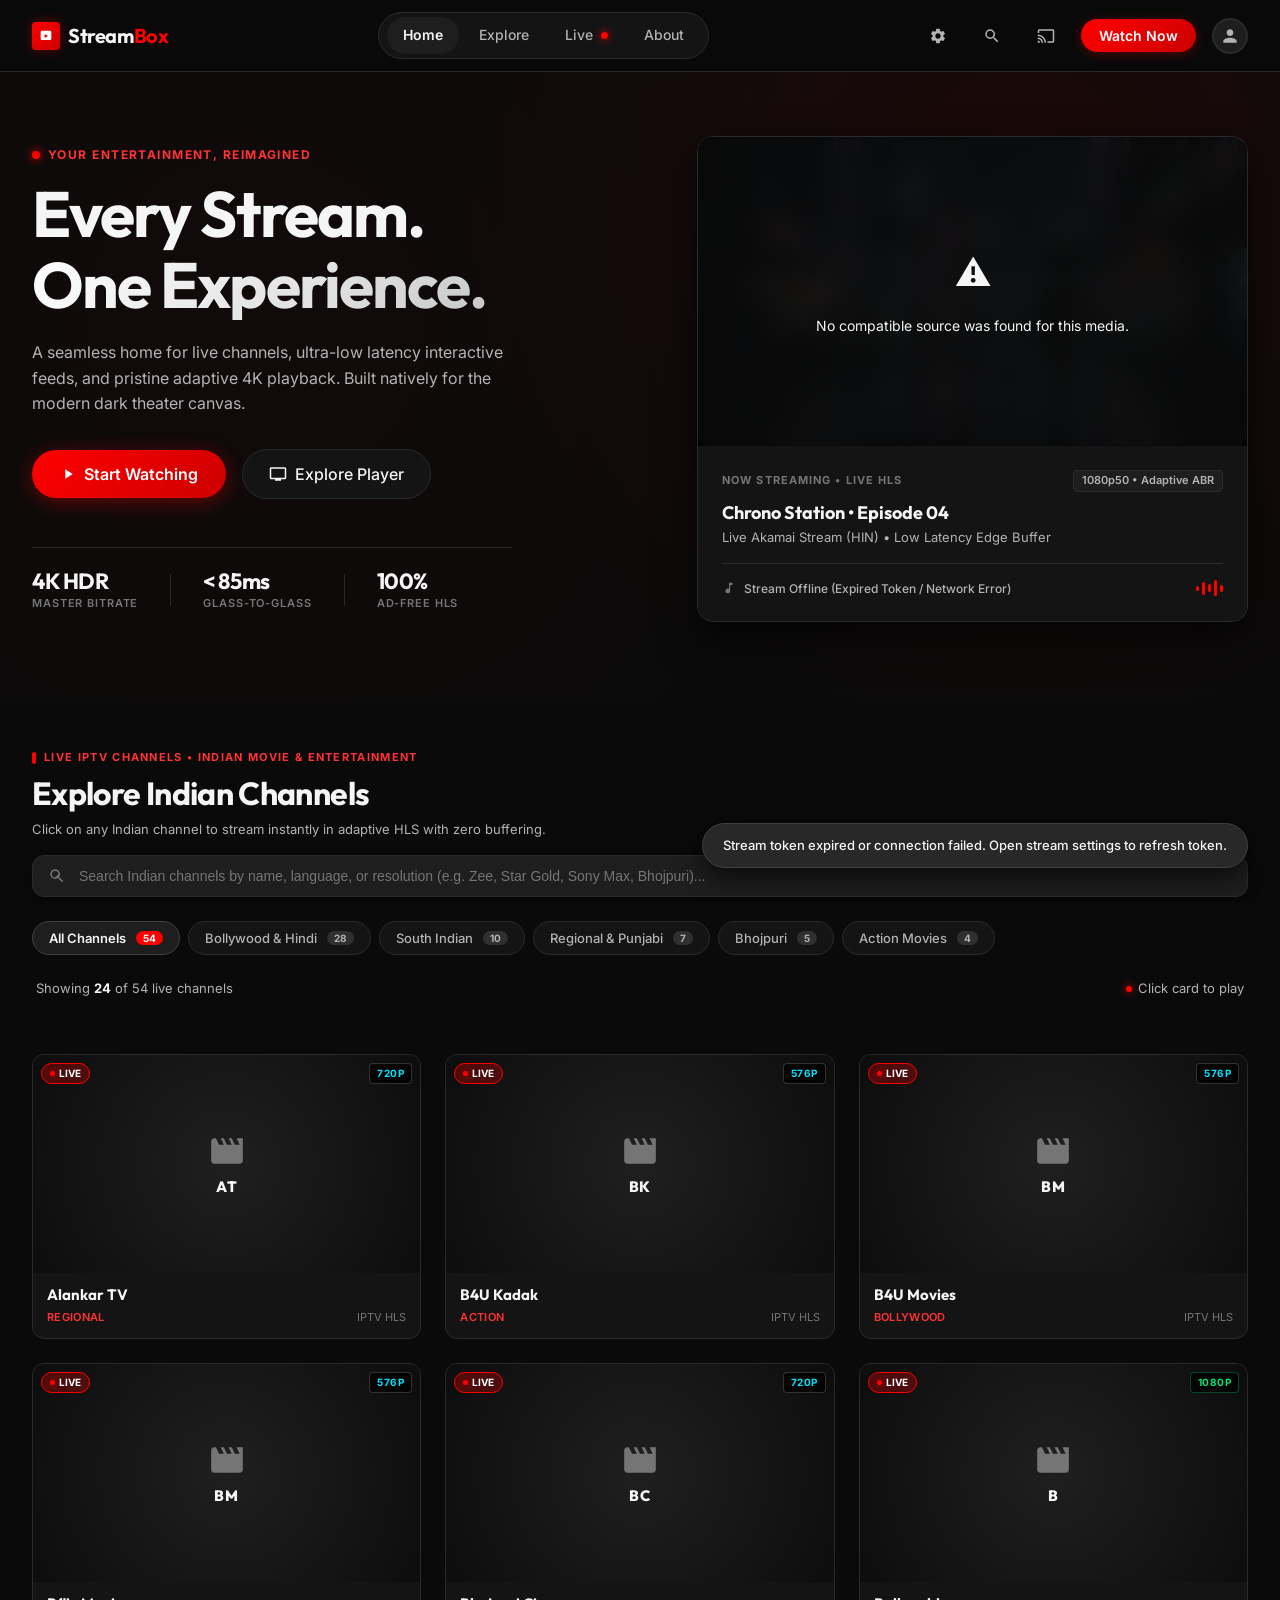
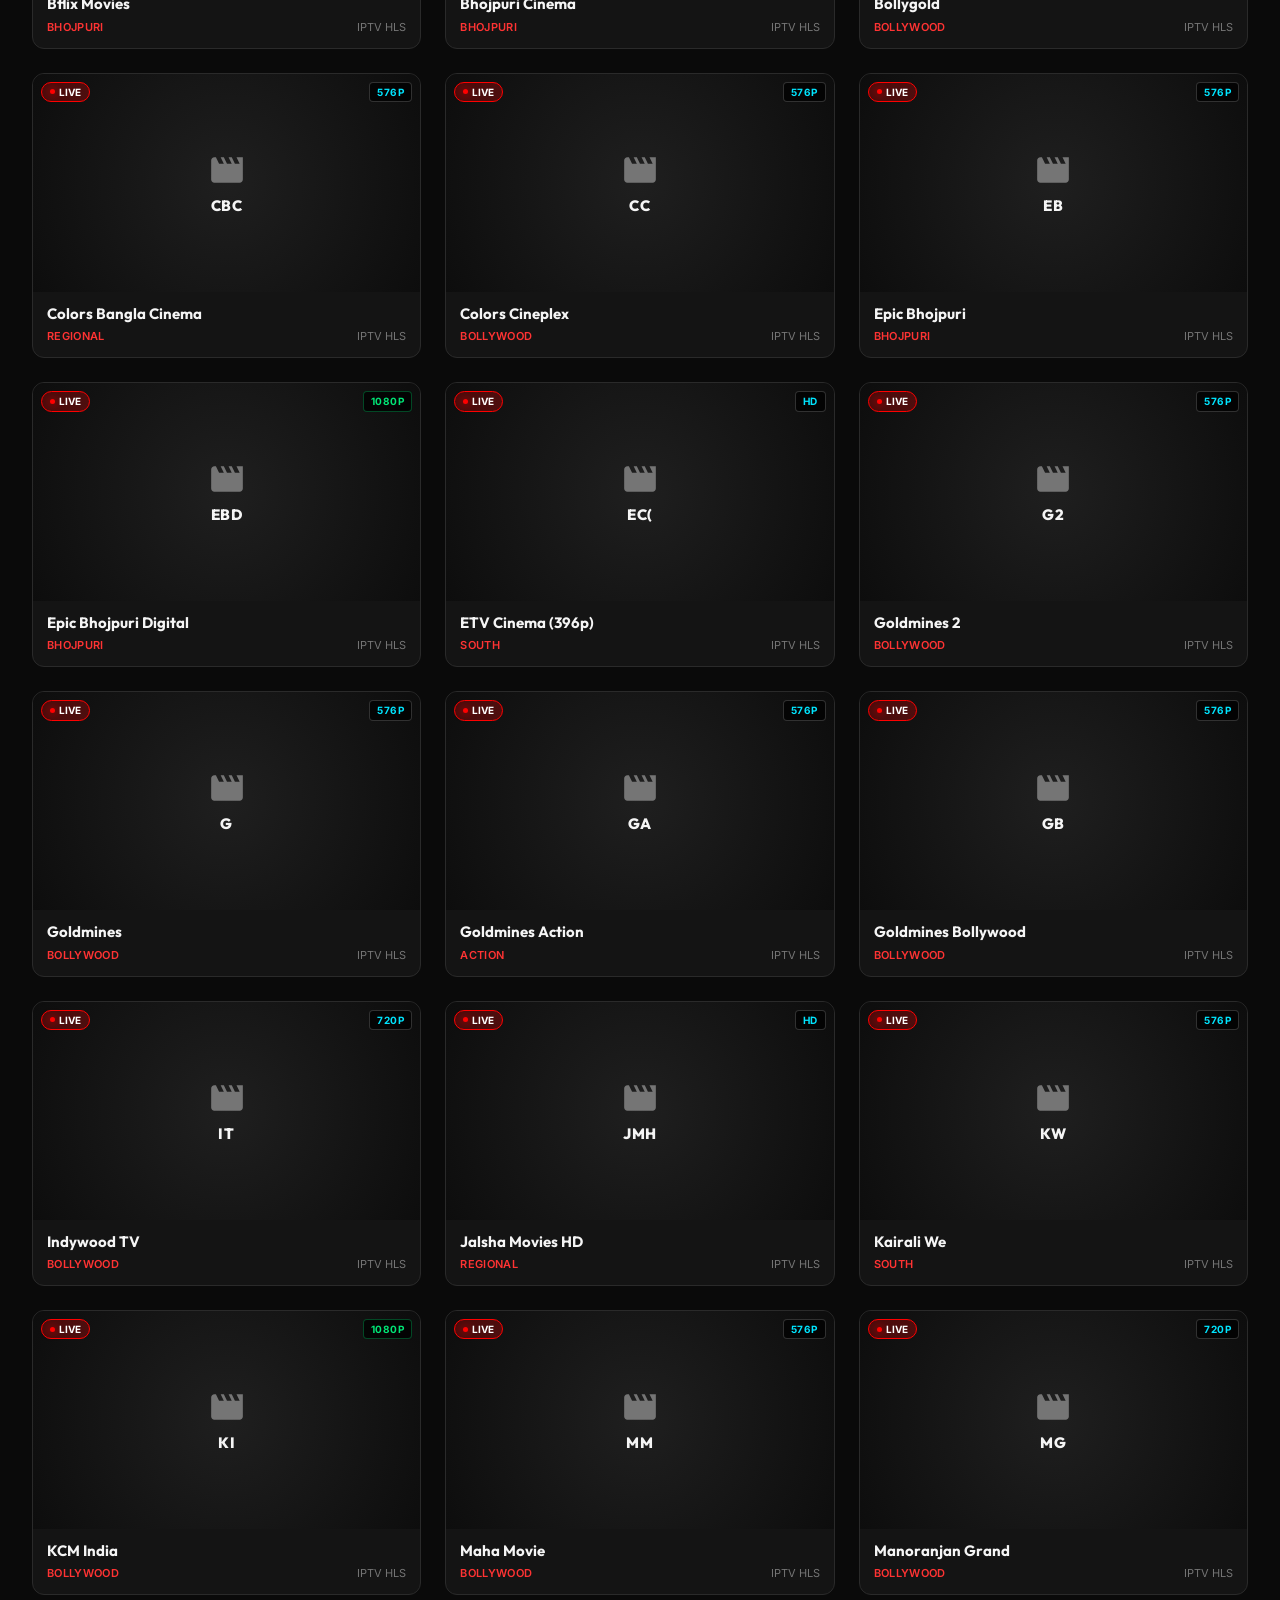
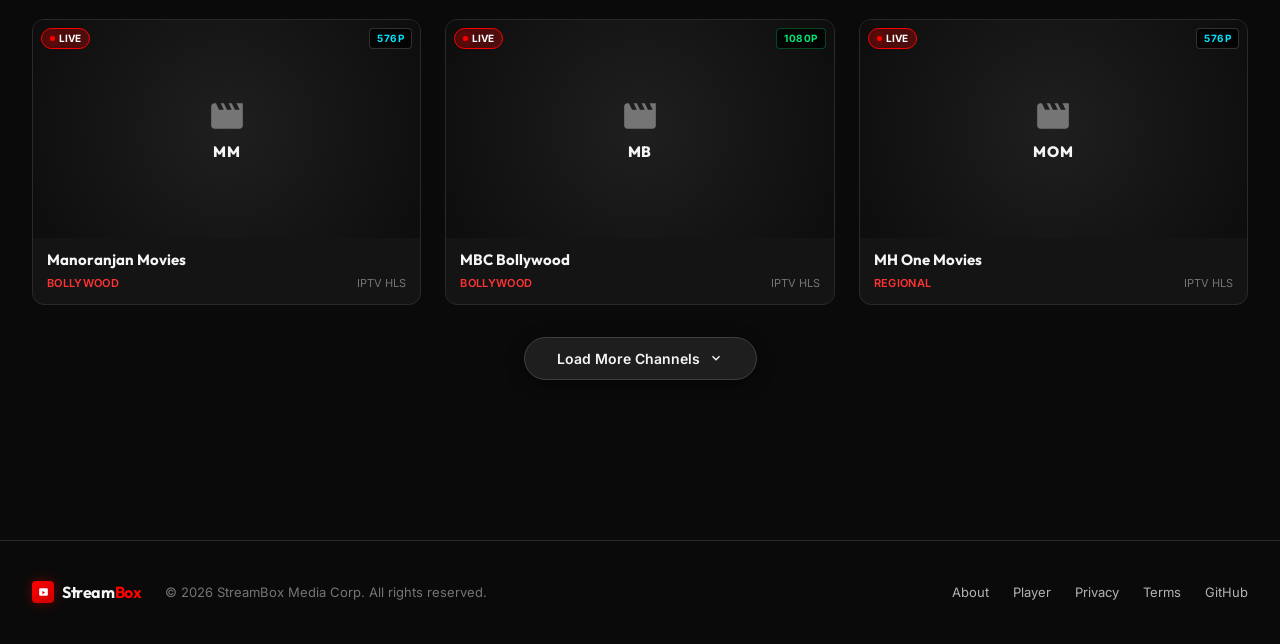
==== templates/index.html @ 52c3da9e "feat: keep only Indian channels in catalog, playlist, and UI" ====
<!DOCTYPE html>
<html lang="en">
<head>
  <meta charset="UTF-8">
  <meta name="viewport" content="width=device-width, initial-scale=1.0">
  <title>StreamBox — Every Stream. One Experience.</title>
  <meta name="description" content="A seamless home for live channels, ultra-low latency interactive feeds, and pristine adaptive 4K playback. Built natively for the modern dark theater canvas.">
  
  <!-- Google Fonts: Inter & Outfit -->
  <link rel="preconnect" href="https://fonts.googleapis.com">
  <link rel="preconnect" href="https://fonts.gstatic.com" crossorigin>
  <link href="https://fonts.googleapis.com/css2?family=Inter:wght@300;400;500;600;700&family=Outfit:wght@500;600;700;800&display=swap" rel="stylesheet">
  
  <!-- Video.js 8 Base Stylesheet -->
  <link rel="stylesheet" href="/static/css/video-js.min.css">

  <!-- ImageKit Prebuilt Video Player Theme Stylesheet (Globo Codex Dark) -->
  <link rel="stylesheet" href="/static/css/imagekit-theme.css">

  <!-- Codex App Theme Stylesheet -->
  <link rel="stylesheet" href="/static/css/style.css">

  <!-- Video.js 8 Core Engine -->
  <script src="/static/js/video.min.js"></script>

  <!-- Video.js Quality Levels & HTTP Source Selector Plugins (from ImageKit) -->
  <script src="/static/js/videojs-contrib-quality-levels.min.js"></script>
  <script src="/static/js/videojs-http-source-selector.min.js"></script>
</head>
<body>

  <!-- ======================================================================
       NAVBAR (AppBar)
       ====================================================================== -->
  <header class="navbar">
    <div class="container nav-inner">
      <!-- Brand Logo -->
      <a href="/" class="logo" aria-label="StreamBox Home">
        <div class="logo-icon">
          <svg viewBox="0 0 24 24">
            <path d="M4 6a2 2 0 0 1 2-2h12a2 2 0 0 1 2 2v10a2 2 0 0 1-2 2H6a2 2 0 0 1-2-2V6zm6 3v6l5-3-5-3z"/>
          </svg>
        </div>
        <span class="logo-text">Stream<span>Box</span></span>
      </a>

      <!-- Center Navigation Pills -->
      <nav class="nav-links" aria-label="Main Navigation">
        <a href="#home" class="nav-item active">Home</a>
        <a href="#explore" class="nav-item">Explore</a>
        <a href="#live" class="nav-item">Live <span class="live-dot"></span></a>
        <a href="#about" class="nav-item">About</a>
      </nav>

      <!-- Right Nav Actions -->
      <div class="nav-actions">
        <!-- Stream URL Settings -->
        <button class="icon-btn" id="streamSettingsNavBtn" title="Update Stream URL / Token" aria-label="Stream Settings">
          <svg viewBox="0 0 24 24">
            <path d="M19.14 12.94c.04-.3.06-.61.06-.94 0-.32-.02-.64-.07-.94l2.03-1.58a.49.49 0 0 0 .12-.61l-1.92-3.32a.488.488 0 0 0-.59-.22l-2.39.96c-.5-.38-1.03-.7-1.62-.94l-.36-2.54a.484.484 0 0 0-.48-.41h-3.84c-.24 0-.43.17-.47.41l-.36 2.54c-.59.24-1.13.57-1.62.94l-2.39-.96c-.22-.08-.47 0-.59.22L2.74 8.87c-.12.21-.08.47.12.61l2.03 1.58c-.05.3-.09.63-.09.94s.02.64.07.94l-2.03 1.58a.49.49 0 0 0-.12.61l1.92 3.32c.12.22.37.29.59.22l2.39-.96c.5.38 1.03.7 1.62.94l.36 2.54c.05.24.24.41.48.41h3.84c.24 0 .44-.17.47-.41l.36-2.54c.59-.24 1.13-.56 1.62-.94l2.39.96c.22.08.47 0 .59-.22l1.92-3.32c.12-.22.07-.47-.12-.61l-2.01-1.58zM12 15.6c-1.98 0-3.6-1.62-3.6-3.6s1.62-3.6 3.6-3.6 3.6 1.62 3.6 3.6-1.62 3.6-3.6 3.6z"/>
          </svg>
        </button>

        <!-- Search Button -->
        <button class="icon-btn" id="searchBtn" title="Search" aria-label="Search">
          <svg viewBox="0 0 24 24">
            <path d="M15.5 14h-.79l-.28-.27A6.471 6.471 0 0 0 16 9.5 6.5 6.5 0 1 0 9.5 16c1.61 0 3.09-.59 4.23-1.57l.27.28v.79l5 4.99L20.49 19l-4.99-5zm-6 0C7.01 14 5 11.99 5 9.5S7.01 5 9.5 5 14 7.01 14 9.5 11.99 14 9.5 14z"/>
          </svg>
        </button>

        <!-- Cast Button -->
        <button class="icon-btn" id="castBtn" title="Cast to TV" aria-label="Cast to TV">
          <svg viewBox="0 0 24 24">
            <path d="M1 18v3h3c0-1.66-1.34-3-3-3zm0-4v2c2.76 0 5 2.24 5 5h2c0-3.87-3.13-7-7-7zm0-4v2c4.97 0 9 4.03 9 9h2c0-6.08-4.93-11-11-11zm20-7H3c-1.1 0-2 .9-2 2v3h2V5h18v14h-7v2h7c1.1 0 2-.9 2-2V5c0-1.1-.9-2-2-2z"/>
          </svg>
        </button>

        <!-- Watch Now CTA -->
        <button class="btn-cta-nav" id="watchNowBtn">
          Watch Now
        </button>

        <!-- User Profile Avatar -->
        <div class="user-avatar" title="Account Profile" tabindex="0">
          <svg viewBox="0 0 24 24" width="20" height="20" fill="#B3B3B3">
            <path d="M12 12c2.21 0 4-1.79 4-4s-1.79-4-4-4-4 1.79-4 4 1.79 4 4 4zm0 2c-2.67 0-8 1.34-8 4v2h16v-2c0-2.66-5.33-4-8-4z"/>
          </svg>
        </div>
      </div>
    </div>
  </header>

  <!-- Search Drawer Overlay -->
  <div class="search-drawer" id="searchDrawer">
    <div class="container">
      <div class="search-input-box">
        <svg viewBox="0 0 24 24" width="18" height="18" fill="#757575">
          <path d="M15.5 14h-.79l-.28-.27A6.471 6.471 0 0 0 16 9.5 6.5 6.5 0 1 0 9.5 16c1.61 0 3.09-.59 4.23-1.57l.27.28v.79l5 4.99L20.49 19l-4.99-5zm-6 0C7.01 14 5 11.99 5 9.5S7.01 5 9.5 5 14 7.01 14 9.5 11.99 14 9.5 14z"/>
        </svg>
        <input type="text" id="searchInput" placeholder="Search streams, titles, genres, 4K live feeds..." autocomplete="off">
      </div>
    </div>
  </div>

  <!-- ======================================================================
       HERO BILLBOARD SECTION
       ====================================================================== -->
  <section class="hero-section" id="home">
    <div class="container">
      <div class="hero-grid">
        
        <!-- Left Hero Text & Actions -->
        <div class="hero-content">
          <div class="hero-eyebrow">
            <span class="eyebrow-dot"></span>
            YOUR ENTERTAINMENT, REIMAGINED
          </div>

          <h1 class="hero-title">
            Every Stream.
            <span class="text-highlight">One Experience.</span>
          </h1>

          <p class="hero-desc">
            A seamless home for live channels, ultra-low latency interactive feeds, and pristine adaptive 4K playback. Built natively for the modern dark theater canvas.
          </p>

          <!-- Action Buttons -->
          <div class="hero-cta-group">
            <button class="btn-primary" id="startWatchingBtn">
              <svg viewBox="0 0 24 24">
                <path d="M8 5v14l11-7z"/>
              </svg>
              Start Watching
            </button>
            <button class="btn-secondary" id="explorePlayerBtn">
              <svg viewBox="0 0 24 24">
                <path d="M21 3H3c-1.1 0-2 .9-2 2v12c0 1.1.9 2 2 2h5v2h8v-2h5c1.1 0 1.99-.9 1.99-2L23 5c0-1.1-.9-2-2-2zm0 14H3V5h18v12z"/>
              </svg>
              Explore Player
            </button>
          </div>

          <!-- Metrics Row -->
          <div class="hero-stats">
            <div class="stat-item">
              <span class="stat-val">4K HDR</span>
              <span class="stat-label">MASTER BITRATE</span>
            </div>
            <div class="stat-divider"></div>
            <div class="stat-item">
              <span class="stat-val">&lt; 85ms</span>
              <span class="stat-label">GLASS-TO-GLASS</span>
            </div>
            <div class="stat-divider"></div>
            <div class="stat-item">
              <span class="stat-val">100%</span>
              <span class="stat-label">AD-FREE HLS</span>
            </div>
          </div>
        </div>

        <!-- Right Hero Live Player Card with Prebuilt ImageKit Video.js UI -->
        <div class="hero-player-wrap">
          <div class="player-card">
            
            <!-- Video Stage with Prebuilt ImageKit Video.js UI -->
            <div class="player-video-stage" id="heroPlayerContainer" style="aspect-ratio: 16/9; position: relative;">
              <video
                id="heroVideoPlayer"
                class="video-js vjs-default-skin vjs-big-play-centered vjs-fluid"
                controls
                preload="auto"
                playsinline
                poster="/static/images/cyberpunk_street.jpg">
                <source src="/api/stream/proxy?url={{ default_stream_url | urlencode }}" type="application/x-mpegURL">
              </video>
            </div>

            <!-- Player Meta Panel -->
            <div class="player-meta-panel">
              <div class="player-meta-top">
                <span class="now-streaming-tag">NOW STREAMING • LIVE HLS</span>
                <span class="quality-badge" id="heroBitrateBadge">1080p50 • Adaptive ABR</span>
              </div>
              <h3 class="player-stream-title">Chrono Station • Episode 04</h3>
              <p class="player-stream-desc" id="heroStreamStats">Live Akamai Stream (HIN) • Low Latency Edge Buffer</p>

              <!-- Footer with Audio Waveform & Status -->
              <div class="player-sync-footer">
                <div class="sync-status">
                  <svg viewBox="0 0 24 24">
                    <path d="M12 3v10.55c-.59-.34-1.27-.55-2-.55-2.21 0-4 1.79-4 4s1.79 4 4 4 4-1.79 4-4V7h4V3h-6z"/>
                  </svg>
                  <span id="heroSyncStatusText">Spatial Stream Synced (Dolby Atmos / Stereo)</span>
                </div>
                <div class="sound-wave" title="Audio Stream Synced" id="heroSoundWave">
                  <span class="bar"></span>
                  <span class="bar"></span>
                  <span class="bar"></span>
                  <span class="bar"></span>
                  <span class="bar"></span>
                </div>
              </div>
            </div>

          </div>
        </div>

      </div>
    </div>
  </section>

  <!-- ======================================================================
  <!-- ======================================================================
       EXPLORE INDIAN CHANNELS (54 Live Streams)
       ====================================================================== -->
  <section class="featured-section" id="explore">
    <div class="container">
      
      <!-- Section Header -->
      <div class="section-header" style="flex-direction: column; align-items: flex-start; gap: 16px;">
        <div class="section-title-wrap">
          <div class="section-eyebrow">
            <span class="section-eyebrow-bar"></span>
            LIVE IPTV CHANNELS • INDIAN MOVIE & ENTERTAINMENT
          </div>
          <h2 class="section-title">Explore Indian Channels</h2>
          <p style="font-size: 13px; color: var(--text-secondary); margin-top: 4px;">
            Click on any Indian channel to stream instantly in adaptive HLS with zero buffering.
          </p>
        </div>

        <!-- Toolbar: Search Bar + Status -->
        <div class="explore-toolbar" style="width: 100%;">
          <div class="explore-search-wrap">
            <svg class="explore-search-icon" viewBox="0 0 24 24">
              <path d="M15.5 14h-.79l-.28-.27A6.471 6.471 0 0 0 16 9.5 6.5 6.5 0 1 0 9.5 16c1.61 0 3.09-.59 4.23-1.57l.27.28v.79l5 4.99L20.49 19l-4.99-5zm-6 0C7.01 14 5 11.99 5 9.5S7.01 5 9.5 5 14 7.01 14 9.5 14z"/>
            </svg>
            <input type="text" id="channelSearchInput" class="explore-search-input" placeholder="Search Indian channels by name, language, or resolution (e.g. Zee, Star Gold, Sony Max, Bhojpuri)..." autocomplete="off">
          </div>

          <!-- Category Filter Tabs -->
          <div class="filter-tabs" role="tablist" style="margin-top: 4px;">
            <button class="filter-tab active" data-filter="all">All Channels <span class="tab-badge" id="badgeAll">54</span></button>
            <button class="filter-tab" data-filter="bollywood">Bollywood & Hindi <span class="tab-badge">28</span></button>
            <button class="filter-tab" data-filter="south">South Indian <span class="tab-badge">10</span></button>
            <button class="filter-tab" data-filter="regional">Regional & Punjabi <span class="tab-badge">7</span></button>
            <button class="filter-tab" data-filter="bhojpuri">Bhojpuri <span class="tab-badge">5</span></button>
            <button class="filter-tab" data-filter="action">Action Movies <span class="tab-badge">4</span></button>
          </div>

          <div class="explore-status-line">
            <span>Showing <strong id="showingCount" style="color: var(--text-primary);">0</strong> of <span id="totalCount">54</span> live channels</span>
            <span style="display: flex; align-items: center; gap: 6px;">
              <span class="live-dot" style="width: 6px; height: 6px;"></span>
              Click card to play
            </span>
          </div>
        </div>
      </div>

      <!-- Channels Grid -->
      <div class="cards-grid" id="channelsGrid">
        <!-- Rendered dynamically by static/js/main.js -->
      </div>

      <!-- No Channels Found Alert -->
      <div id="noChannelsFound" class="no-channels-found" style="display: none;">
        <svg viewBox="0 0 24 24" width="40" height="40" fill="var(--text-tertiary)" style="margin-bottom: 8px;">
          <path d="M12 2C6.48 2 2 6.48 2 12s4.48 10 10 10 10-4.48 10-10S17.52 2 12 2zm1 15h-2v-2h2v2zm0-4h-2V7h2v6z"/>
        </svg>
        <p>No channels found matching "<span id="searchQueryEcho"></span>".</p>
        <button id="clearSearchBtn" class="btn-secondary" style="margin-top: 12px; padding: 6px 16px; font-size: 12px;">Clear Search</button>
      </div>

      <!-- Load More Button -->
      <div class="load-more-wrap" id="loadMoreContainer">
        <button id="loadMoreChannelsBtn" class="btn-load-more" type="button">
          <span>Load More Channels</span>
          <svg viewBox="0 0 24 24" width="16" height="16" fill="currentColor">
            <path d="M7.41 8.59L12 13.17l4.59-4.58L18 10l-6 6-6-6 1.41-1.41z"/>
          </svg>
        </button>
      </div>

    </div>
  </section>

  <!-- ======================================================================
       FOOTER
       ====================================================================== -->
  <footer class="footer">
    <div class="container footer-inner">
      <div class="footer-left">
        <a href="/" class="logo">
          <div class="logo-icon" style="width: 22px; height: 22px;">
            <svg viewBox="0 0 24 24" style="width: 13px; height: 13px;">
              <path d="M4 6a2 2 0 0 1 2-2h12a2 2 0 0 1 2 2v10a2 2 0 0 1-2 2H6a2 2 0 0 1-2-2V6zm6 3v6l5-3-5-3z"/>
            </svg>
          </div>
          <span class="logo-text" style="font-size: 16px;">Stream<span>Box</span></span>
        </a>
        <span class="footer-copyright">© 2026 StreamBox Media Corp. All rights reserved.</span>
      </div>

      <nav class="footer-links" aria-label="Footer Navigation">
        <a href="#about" class="footer-link">About</a>
        <a href="#player" class="footer-link">Player</a>
        <a href="#privacy" class="footer-link">Privacy</a>
        <a href="#terms" class="footer-link">Terms</a>
        <a href="https://github.com" target="_blank" rel="noopener noreferrer" class="footer-link">GitHub</a>
      </nav>
    </div>
  </footer>

  <!-- ======================================================================
       THEATER VIDEO PLAYER MODAL
       ====================================================================== -->
  <div class="modal-backdrop" id="videoModal" role="dialog" aria-modal="true" aria-hidden="true">
    <div class="modal-content">
      <div class="modal-header">
        <div class="modal-title">
          <span class="live-dot" style="width: 6px; height: 6px;"></span>
          <span id="modalTitle">Now Playing • Chrono Station</span>
        </div>
        <button class="modal-close-btn" id="modalCloseBtn" aria-label="Close Preview">
          <svg viewBox="0 0 24 24" width="20" height="20" fill="currentColor">
            <path d="M19 6.41L17.59 5 12 10.59 6.41 5 5 6.41 10.59 12 5 17.59 6.41 19 12 13.41 17.59 19 19 17.59 13.41 12z"/>
          </svg>
        </button>
      </div>

      <div class="modal-video-box" style="aspect-ratio: 16/9; position: relative;">
        <video
          id="modalVideoPlayer"
          class="video-js vjs-default-skin vjs-big-play-centered vjs-fluid"
          controls
          preload="auto"
          playsinline
          poster="/static/images/cyberpunk_street.jpg">
        </video>
      </div>

      <div class="modal-playback-controls">
        <div style="display: flex; justify-content: space-between; align-items: center; font-size: 12px; color: var(--text-tertiary);">
          <span id="modalLiveStatus" style="color: var(--feedback-live); font-weight: 700;">● LIVE FEED</span>
          <span id="modalQualityInfo">HLS Adaptive Multi-Bitrate</span>
          <span>Ultra-Low Latency</span>
        </div>
      </div>
    </div>
  </div>

  <!-- ======================================================================
       STREAM CONFIG / TOKEN RENEWAL MODAL
       ====================================================================== -->
  <div class="stream-config-modal" id="streamConfigModal" role="dialog" aria-modal="true" aria-hidden="true">
    <div class="stream-config-card">
      <div class="stream-config-header">
        <div style="font-size: 15px; font-weight: 700; color: var(--text-primary); display: flex; align-items: center; gap: 8px;">
          <svg viewBox="0 0 24 24" width="18" height="18" fill="var(--brand-red)">
            <path d="M12 2C6.48 2 2 6.48 2 12s4.48 10 10 10 10-4.48 10-10S17.52 2 12 2zm1 15h-2v-2h2v2zm0-4h-2V7h2v6z"/>
          </svg>
          HLS Stream & Token Configuration
        </div>
        <button class="modal-close-btn" id="streamConfigCloseBtn" aria-label="Close Configuration">
          <svg viewBox="0 0 24 24" width="18" height="18" fill="currentColor">
            <path d="M19 6.41L17.59 5 12 10.59 6.41 5 5 6.41 10.59 12 5 17.59 6.41 19 12 13.41 17.59 19 19 17.59 13.41 12z"/>
          </svg>
        </button>
      </div>

      <div class="stream-config-body">
        <p style="font-size: 12px; line-height: 1.5; color: var(--text-secondary);">
          Akamai CDN signed URLs include an expiration timestamp (<code>hdnea=exp=...</code>) and cryptographic HMAC. If a token expires, update it below to refresh the live stream immediately without reloading.
        </p>

        <label class="stream-input-label" for="streamUrlInput">HLS Stream Manifest URL (Signed or Direct)</label>
        <textarea id="streamUrlInput" class="stream-input-field" rows="3" spellcheck="false" placeholder="https://.../std_lrh-800300010.m3u8?hdnea=exp=..."></textarea>

        <div style="display: flex; align-items: center; gap: 10px; margin-top: 4px;">
          <label style="display: flex; align-items: center; gap: 6px; font-size: 12px; color: var(--text-secondary); cursor: pointer;">
            <input type="checkbox" id="useProxyCheckbox" checked>
            <span>Enable Backend Streaming Proxy (Bypasses browser CORS & rewrites child manifests)</span>
          </label>
        </div>

        <div class="stream-config-actions">
          <button class="btn-update-token" id="resetStreamBtn" type="button">Reset to Default</button>
          <button class="btn-retry" id="applyStreamBtn" type="button">Apply & Play Stream</button>
        </div>
      </div>
    </div>
  </div>

  <!-- Player and Interactivity Controller Script -->
  <script src="/static/js/main.js"></script>
</body>
</html>
---- static/css/video-js.min.css ----
.vjs-svg-icon{display:inline-block;background-repeat:no-repeat;background-position:center;fill:currentColor;height:1.8em;width:1.8em}.vjs-svg-icon:before{content:none!important}.vjs-control:focus .vjs-svg-icon,.vjs-svg-icon:hover{filter:drop-shadow(0 0 .25em #fff)}.video-js .vjs-big-play-button .vjs-icon-placeholder:before,.video-js .vjs-modal-dialog,.vjs-button>.vjs-icon-placeholder:before,.vjs-modal-dialog .vjs-modal-dialog-content{position:absolute;top:0;left:0;width:100%;height:100%}.video-js .vjs-big-play-button .vjs-icon-placeholder:before,.vjs-button>.vjs-icon-placeholder:before{text-align:center}@font-face{font-family:VideoJS;src:url([data-uri]) format("woff");font-weight:400;font-style:normal}.video-js .vjs-big-play-button .vjs-icon-placeholder:before,.video-js .vjs-play-control .vjs-icon-placeholder,.vjs-icon-play{font-family:VideoJS;font-weight:400;font-style:normal}.video-js .vjs-big-play-button .vjs-icon-placeholder:before,.video-js .vjs-play-control .vjs-icon-placeholder:before,.vjs-icon-play:before{content:"\f101"}.vjs-icon-play-circle{font-family:VideoJS;font-weight:400;font-style:normal}.vjs-icon-play-circle:before{content:"\f102"}.video-js .vjs-play-control.vjs-playing .vjs-icon-placeholder,.vjs-icon-pause{font-family:VideoJS;font-weight:400;font-style:normal}.video-js .vjs-play-control.vjs-playing .vjs-icon-placeholder:before,.vjs-icon-pause:before{content:"\f103"}.video-js .vjs-mute-control.vjs-vol-0 .vjs-icon-placeholder,.vjs-icon-volume-mute{font-family:VideoJS;font-weight:400;font-style:normal}.video-js .vjs-mute-control.vjs-vol-0 .vjs-icon-placeholder:before,.vjs-icon-volume-mute:before{content:"\f104"}.video-js .vjs-mute-control.vjs-vol-1 .vjs-icon-placeholder,.vjs-icon-volume-low{font-family:VideoJS;font-weight:400;font-style:normal}.video-js .vjs-mute-control.vjs-vol-1 .vjs-icon-placeholder:before,.vjs-icon-volume-low:before{content:"\f105"}.video-js .vjs-mute-control.vjs-vol-2 .vjs-icon-placeholder,.vjs-icon-volume-mid{font-family:VideoJS;font-weight:400;font-style:normal}.video-js .vjs-mute-control.vjs-vol-2 .vjs-icon-placeholder:before,.vjs-icon-volume-mid:before{content:"\f106"}.video-js .vjs-mute-control .vjs-icon-placeholder,.vjs-icon-volume-high{font-family:VideoJS;font-weight:400;font-style:normal}.video-js .vjs-mute-control .vjs-icon-placeholder:before,.vjs-icon-volume-high:before{content:"\f107"}.video-js .vjs-fullscreen-control .vjs-icon-placeholder,.vjs-icon-fullscreen-enter{font-family:VideoJS;font-weight:400;font-style:normal}.video-js .vjs-fullscreen-control .vjs-icon-placeholder:before,.vjs-icon-fullscreen-enter:before{content:"\f108"}.video-js.vjs-fullscreen .vjs-fullscreen-control .vjs-icon-placeholder,.vjs-icon-fullscreen-exit{font-family:VideoJS;font-weight:400;font-style:normal}.video-js.vjs-fullscreen .vjs-fullscreen-control .vjs-icon-placeholder:before,.vjs-icon-fullscreen-exit:before{content:"\f109"}.vjs-icon-spinner{font-family:VideoJS;font-weight:400;font-style:normal}.vjs-icon-spinner:before{content:"\f10a"}.video-js .vjs-subs-caps-button .vjs-icon-placeholder,.video-js .vjs-subtitles-button .vjs-icon-placeholder,.video-js.video-js:lang(en-AU) .vjs-subs-caps-button .vjs-icon-placeholder,.video-js.video-js:lang(en-GB) .vjs-subs-caps-button .vjs-icon-placeholder,.video-js.video-js:lang(en-IE) .vjs-subs-caps-button .vjs-icon-placeholder,.video-js.video-js:lang(en-NZ) .vjs-subs-caps-button .vjs-icon-placeholder,.vjs-icon-subtitles{font-family:VideoJS;font-weight:400;font-style:normal}.video-js .vjs-subs-caps-button .vjs-icon-placeholder:before,.video-js .vjs-subtitles-button .vjs-icon-placeholder:before,.video-js.video-js:lang(en-AU) .vjs-subs-caps-button .vjs-icon-placeholder:before,.video-js.video-js:lang(en-GB) .vjs-subs-caps-button .vjs-icon-placeholder:before,.video-js.video-js:lang(en-IE) .vjs-subs-caps-button .vjs-icon-placeholder:before,.video-js.video-js:lang(en-NZ) .vjs-subs-caps-button .vjs-icon-placeholder:before,.vjs-icon-subtitles:before{content:"\f10b"}.video-js .vjs-captions-button .vjs-icon-placeholder,.video-js:lang(en) .vjs-subs-caps-button .vjs-icon-placeholder,.video-js:lang(fr-CA) .vjs-subs-caps-button .vjs-icon-placeholder,.vjs-icon-captions{font-family:VideoJS;font-weight:400;font-style:normal}.video-js .vjs-captions-button .vjs-icon-placeholder:before,.video-js:lang(en) .vjs-subs-caps-button .vjs-icon-placeholder:before,.video-js:lang(fr-CA) .vjs-subs-caps-button .vjs-icon-placeholder:before,.vjs-icon-captions:before{content:"\f10c"}.vjs-icon-hd{font-family:VideoJS;font-weight:400;font-style:normal}.vjs-icon-hd:before{content:"\f10d"}.video-js .vjs-chapters-button .vjs-icon-placeholder,.vjs-icon-chapters{font-family:VideoJS;font-weight:400;font-style:normal}.video-js .vjs-chapters-button .vjs-icon-placeholder:before,.vjs-icon-chapters:before{content:"\f10e"}.vjs-icon-downloading{font-family:VideoJS;font-weight:400;font-style:normal}.vjs-icon-downloading:before{content:"\f10f"}.vjs-icon-file-download{font-family:VideoJS;font-weight:400;font-style:normal}.vjs-icon-file-download:before{content:"\f110"}.vjs-icon-file-download-done{font-family:VideoJS;font-weight:400;font-style:normal}.vjs-icon-file-download-done:before{content:"\f111"}.vjs-icon-file-download-off{font-family:VideoJS;font-weight:400;font-style:normal}.vjs-icon-file-download-off:before{content:"\f112"}.vjs-icon-share{font-family:VideoJS;font-weight:400;font-style:normal}.vjs-icon-share:before{content:"\f113"}.vjs-icon-cog{font-family:VideoJS;font-weight:400;font-style:normal}.vjs-icon-cog:before{content:"\f114"}.vjs-icon-square{font-family:VideoJS;font-weight:400;font-style:normal}.vjs-icon-square:before{content:"\f115"}.video-js .vjs-play-progress,.video-js .vjs-volume-level,.vjs-icon-circle,.vjs-seek-to-live-control .vjs-icon-placeholder{font-family:VideoJS;font-weight:400;font-style:normal}.video-js .vjs-play-progress:before,.video-js .vjs-volume-level:before,.vjs-icon-circle:before,.vjs-seek-to-live-control .vjs-icon-placeholder:before{content:"\f116"}.vjs-icon-circle-outline{font-family:VideoJS;font-weight:400;font-style:normal}.vjs-icon-circle-outline:before{content:"\f117"}.vjs-icon-circle-inner-circle{font-family:VideoJS;font-weight:400;font-style:normal}.vjs-icon-circle-inner-circle:before{content:"\f118"}.video-js .vjs-control.vjs-close-button .vjs-icon-placeholder,.vjs-icon-cancel{font-family:VideoJS;font-weight:400;font-style:normal}.video-js .vjs-control.vjs-close-button .vjs-icon-placeholder:before,.vjs-icon-cancel:before{content:"\f119"}.vjs-icon-repeat{font-family:VideoJS;font-weight:400;font-style:normal}.vjs-icon-repeat:before{content:"\f11a"}.video-js .vjs-play-control.vjs-ended .vjs-icon-placeholder,.vjs-icon-replay{font-family:VideoJS;font-weight:400;font-style:normal}.video-js .vjs-play-control.vjs-ended .vjs-icon-placeholder:before,.vjs-icon-replay:before{content:"\f11b"}.video-js .vjs-skip-backward-5 .vjs-icon-placeholder,.vjs-icon-replay-5{font-family:VideoJS;font-weight:400;font-style:normal}.video-js .vjs-skip-backward-5 .vjs-icon-placeholder:before,.vjs-icon-replay-5:before{content:"\f11c"}.video-js .vjs-skip-backward-10 .vjs-icon-placeholder,.vjs-icon-replay-10{font-family:VideoJS;font-weight:400;font-style:normal}.video-js .vjs-skip-backward-10 .vjs-icon-placeholder:before,.vjs-icon-replay-10:before{content:"\f11d"}.video-js .vjs-skip-backward-30 .vjs-icon-placeholder,.vjs-icon-replay-30{font-family:VideoJS;font-weight:400;font-style:normal}.video-js .vjs-skip-backward-30 .vjs-icon-placeholder:before,.vjs-icon-replay-30:before{content:"\f11e"}.video-js .vjs-skip-forward-5 .vjs-icon-placeholder,.vjs-icon-forward-5{font-family:VideoJS;font-weight:400;font-style:normal}.video-js .vjs-skip-forward-5 .vjs-icon-placeholder:before,.vjs-icon-forward-5:before{content:"\f11f"}.video-js .vjs-skip-forward-10 .vjs-icon-placeholder,.vjs-icon-forward-10{font-family:VideoJS;font-weight:400;font-style:normal}.video-js .vjs-skip-forward-10 .vjs-icon-placeholder:before,.vjs-icon-forward-10:before{content:"\f120"}.video-js .vjs-skip-forward-30 .vjs-icon-placeholder,.vjs-icon-forward-30{font-family:VideoJS;font-weight:400;font-style:normal}.video-js .vjs-skip-forward-30 .vjs-icon-placeholder:before,.vjs-icon-forward-30:before{content:"\f121"}.video-js .vjs-audio-button .vjs-icon-placeholder,.vjs-icon-audio{font-family:VideoJS;font-weight:400;font-style:normal}.video-js .vjs-audio-button .vjs-icon-placeholder:before,.vjs-icon-audio:before{content:"\f122"}.vjs-icon-next-item{font-family:VideoJS;font-weight:400;font-style:normal}.vjs-icon-next-item:before{content:"\f123"}.vjs-icon-previous-item{font-family:VideoJS;font-weight:400;font-style:normal}.vjs-icon-previous-item:before{content:"\f124"}.vjs-icon-shuffle{font-family:VideoJS;font-weight:400;font-style:normal}.vjs-icon-shuffle:before{content:"\f125"}.vjs-icon-cast{font-family:VideoJS;font-weight:400;font-style:normal}.vjs-icon-cast:before{content:"\f126"}.video-js .vjs-picture-in-picture-control .vjs-icon-placeholder,.vjs-icon-picture-in-picture-enter{font-family:VideoJS;font-weight:400;font-style:normal}.video-js .vjs-picture-in-picture-control .vjs-icon-placeholder:before,.vjs-icon-picture-in-picture-enter:before{content:"\f127"}.video-js.vjs-picture-in-picture .vjs-picture-in-picture-control .vjs-icon-placeholder,.vjs-icon-picture-in-picture-exit{font-family:VideoJS;font-weight:400;font-style:normal}.video-js.vjs-picture-in-picture .vjs-picture-in-picture-control .vjs-icon-placeholder:before,.vjs-icon-picture-in-picture-exit:before{content:"\f128"}.vjs-icon-facebook{font-family:VideoJS;font-weight:400;font-style:normal}.vjs-icon-facebook:before{content:"\f129"}.vjs-icon-linkedin{font-family:VideoJS;font-weight:400;font-style:normal}.vjs-icon-linkedin:before{content:"\f12a"}.vjs-icon-twitter{font-family:VideoJS;font-weight:400;font-style:normal}.vjs-icon-twitter:before{content:"\f12b"}.vjs-icon-tumblr{font-family:VideoJS;font-weight:400;font-style:normal}.vjs-icon-tumblr:before{content:"\f12c"}.vjs-icon-pinterest{font-family:VideoJS;font-weight:400;font-style:normal}.vjs-icon-pinterest:before{content:"\f12d"}.video-js .vjs-descriptions-button .vjs-icon-placeholder,.vjs-icon-audio-description{font-family:VideoJS;font-weight:400;font-style:normal}.video-js .vjs-descriptions-button .vjs-icon-placeholder:before,.vjs-icon-audio-description:before{content:"\f12e"}.video-js{display:inline-block;vertical-align:top;box-sizing:border-box;color:#fff;background-color:#000;position:relative;padding:0;font-size:10px;line-height:1;font-weight:400;font-style:normal;font-family:Arial,Helvetica,sans-serif;word-break:initial}.video-js:-moz-full-screen{position:absolute}.video-js:-webkit-full-screen{width:100%!important;height:100%!important}.video-js[tabindex="-1"]{outline:0}.video-js *,.video-js :after,.video-js :before{box-sizing:inherit}.video-js ul{font-family:inherit;font-size:inherit;line-height:inherit;list-style-position:outside;margin-left:0;margin-right:0;margin-top:0;margin-bottom:0}.video-js.vjs-1-1,.video-js.vjs-16-9,.video-js.vjs-4-3,.video-js.vjs-9-16,.video-js.vjs-fluid{width:100%;max-width:100%}.video-js.vjs-1-1:not(.vjs-audio-only-mode),.video-js.vjs-16-9:not(.vjs-audio-only-mode),.video-js.vjs-4-3:not(.vjs-audio-only-mode),.video-js.vjs-9-16:not(.vjs-audio-only-mode),.video-js.vjs-fluid:not(.vjs-audio-only-mode){height:0}.video-js.vjs-16-9:not(.vjs-audio-only-mode){padding-top:56.25%}.video-js.vjs-4-3:not(.vjs-audio-only-mode){padding-top:75%}.video-js.vjs-9-16:not(.vjs-audio-only-mode){padding-top:177.7777777778%}.video-js.vjs-1-1:not(.vjs-audio-only-mode){padding-top:100%}.video-js.vjs-fill:not(.vjs-audio-only-mode){width:100%;height:100%}.video-js .vjs-tech{position:absolute;top:0;left:0;width:100%;height:100%}.video-js.vjs-audio-only-mode .vjs-tech{display:none}body.vjs-full-window,body.vjs-pip-window{padding:0;margin:0;height:100%}.vjs-full-window .video-js.vjs-fullscreen,body.vjs-pip-window .video-js{position:fixed;overflow:hidden;z-index:1000;left:0;top:0;bottom:0;right:0}.video-js.vjs-fullscreen:not(.vjs-ios-native-fs),body.vjs-pip-window .video-js{width:100%!important;height:100%!important;padding-top:0!important;display:block}.video-js.vjs-fullscreen.vjs-user-inactive{cursor:none}.vjs-pip-container .vjs-pip-text{position:absolute;bottom:10%;font-size:2em;background-color:rgba(0,0,0,.7);padding:.5em;text-align:center;width:100%}.vjs-layout-small.vjs-pip-container .vjs-pip-text,.vjs-layout-tiny.vjs-pip-container .vjs-pip-text,.vjs-layout-x-small.vjs-pip-container .vjs-pip-text{bottom:0;font-size:1.4em}.vjs-hidden{display:none!important}.vjs-disabled{opacity:.5;cursor:default}.video-js .vjs-offscreen{height:1px;left:-9999px;position:absolute;top:0;width:1px}.vjs-lock-showing{display:block!important;opacity:1!important;visibility:visible!important}.vjs-no-js{padding:20px;color:#fff;background-color:#000;font-size:18px;font-family:Arial,Helvetica,sans-serif;text-align:center;width:300px;height:150px;margin:0 auto}.vjs-no-js a,.vjs-no-js a:visited{color:#66a8cc}.video-js .vjs-big-play-button{font-size:3em;line-height:1.5em;height:1.63332em;width:3em;display:block;position:absolute;top:50%;left:50%;padding:0;margin-top:-.81666em;margin-left:-1.5em;cursor:pointer;opacity:1;border:.06666em solid #fff;background-color:#2b333f;background-color:rgba(43,51,63,.7);border-radius:.3em;transition:all .4s}.vjs-big-play-button .vjs-svg-icon{width:1em;height:1em;position:absolute;top:50%;left:50%;line-height:1;transform:translate(-50%,-50%)}.video-js .vjs-big-play-button:focus,.video-js:hover .vjs-big-play-button{border-color:#fff;background-color:#73859f;background-color:rgba(115,133,159,.5);transition:all 0s}.vjs-controls-disabled .vjs-big-play-button,.vjs-error .vjs-big-play-button,.vjs-has-started .vjs-big-play-button,.vjs-using-native-controls .vjs-big-play-button{display:none}.vjs-has-started.vjs-paused.vjs-show-big-play-button-on-pause:not(.vjs-seeking,.vjs-scrubbing,.vjs-error) .vjs-big-play-button{display:block}.video-js button{background:0 0;border:none;color:inherit;display:inline-block;font-size:inherit;line-height:inherit;text-transform:none;text-decoration:none;transition:none;-webkit-appearance:none;-moz-appearance:none;appearance:none}.video-js.vjs-spatial-navigation-enabled .vjs-button:focus{outline:.0625em solid #fff;box-shadow:none}.vjs-control .vjs-button{width:100%;height:100%}.video-js .vjs-control.vjs-close-button{cursor:pointer;height:3em;position:absolute;right:0;top:.5em;z-index:2}.video-js .vjs-modal-dialog{background:rgba(0,0,0,.8);background:linear-gradient(180deg,rgba(0,0,0,.8),rgba(255,255,255,0));overflow:auto}.video-js .vjs-modal-dialog>*{box-sizing:border-box}.vjs-modal-dialog .vjs-modal-dialog-content{font-size:1.2em;line-height:1.5;padding:20px 24px;z-index:1}.vjs-menu-button{cursor:pointer}.vjs-menu-button.vjs-disabled{cursor:default}.vjs-workinghover .vjs-menu-button.vjs-disabled:hover .vjs-menu{display:none}.vjs-menu .vjs-menu-content{display:block;padding:0;margin:0;font-family:Arial,Helvetica,sans-serif;overflow:auto}.vjs-menu .vjs-menu-content>*{box-sizing:border-box}.vjs-scrubbing .vjs-control.vjs-menu-button:hover .vjs-menu{display:none}.vjs-menu li{display:flex;justify-content:center;list-style:none;margin:0;padding:.2em 0;line-height:1.4em;font-size:1.2em;text-align:center;text-transform:lowercase}.js-focus-visible .vjs-menu li.vjs-menu-item:hover,.vjs-menu li.vjs-menu-item:focus,.vjs-menu li.vjs-menu-item:hover{background-color:#73859f;background-color:rgba(115,133,159,.5)}.js-focus-visible .vjs-menu li.vjs-selected:hover,.vjs-menu li.vjs-selected,.vjs-menu li.vjs-selected:focus,.vjs-menu li.vjs-selected:hover{background-color:#fff;color:#2b333f}.js-focus-visible .vjs-menu li.vjs-selected:hover .vjs-svg-icon,.vjs-menu li.vjs-selected .vjs-svg-icon,.vjs-menu li.vjs-selected:focus .vjs-svg-icon,.vjs-menu li.vjs-selected:hover .vjs-svg-icon{fill:#000}.js-focus-visible .vjs-menu :not(.vjs-selected):focus:not(.focus-visible),.video-js .vjs-menu :not(.vjs-selected):focus:not(:focus-visible){background:0 0}.vjs-menu li.vjs-menu-title{text-align:center;text-transform:uppercase;font-size:1em;line-height:2em;padding:0;margin:0 0 .3em 0;font-weight:700;cursor:default}.vjs-menu-button-popup .vjs-menu{display:none;position:absolute;bottom:0;width:10em;left:-3em;height:0;margin-bottom:1.5em;border-top-color:rgba(43,51,63,.7)}.vjs-pip-window .vjs-menu-button-popup .vjs-menu{left:unset;right:1em}.vjs-menu-button-popup .vjs-menu .vjs-menu-content{background-color:#2b333f;background-color:rgba(43,51,63,.7);position:absolute;width:100%;bottom:1.5em;max-height:15em}.vjs-layout-tiny .vjs-menu-button-popup .vjs-menu .vjs-menu-content,.vjs-layout-x-small .vjs-menu-button-popup .vjs-menu .vjs-menu-content{max-height:5em}.vjs-layout-small .vjs-menu-button-popup .vjs-menu .vjs-menu-content{max-height:10em}.vjs-layout-medium .vjs-menu-button-popup .vjs-menu .vjs-menu-content{max-height:14em}.vjs-layout-huge .vjs-menu-button-popup .vjs-menu .vjs-menu-content,.vjs-layout-large .vjs-menu-button-popup .vjs-menu .vjs-menu-content,.vjs-layout-x-large .vjs-menu-button-popup .vjs-menu .vjs-menu-content{max-height:25em}.vjs-menu-button-popup .vjs-menu.vjs-lock-showing,.vjs-workinghover .vjs-menu-button-popup.vjs-hover .vjs-menu{display:block}.video-js .vjs-menu-button-inline{transition:all .4s;overflow:hidden}.video-js .vjs-menu-button-inline:before{width:2.222222222em}.video-js .vjs-menu-button-inline.vjs-slider-active,.video-js .vjs-menu-button-inline:focus,.video-js .vjs-menu-button-inline:hover{width:12em}.vjs-menu-button-inline .vjs-menu{opacity:0;height:100%;width:auto;position:absolute;left:4em;top:0;padding:0;margin:0;transition:all .4s}.vjs-menu-button-inline.vjs-slider-active .vjs-menu,.vjs-menu-button-inline:focus .vjs-menu,.vjs-menu-button-inline:hover .vjs-menu{display:block;opacity:1}.vjs-menu-button-inline .vjs-menu-content{width:auto;height:100%;margin:0;overflow:hidden}.video-js .vjs-control-bar{display:none;width:100%;position:absolute;bottom:0;left:0;right:0;height:3em;background-color:#2b333f;background-color:rgba(43,51,63,.7)}.video-js.vjs-spatial-navigation-enabled .vjs-control-bar{gap:1px}.video-js:not(.vjs-controls-disabled,.vjs-using-native-controls,.vjs-error) .vjs-control-bar.vjs-lock-showing{display:flex!important}.vjs-audio-only-mode .vjs-control-bar,.vjs-has-started .vjs-control-bar{display:flex;visibility:visible;opacity:1;transition:visibility .1s,opacity .1s}.vjs-has-started.vjs-user-inactive.vjs-playing .vjs-control-bar{visibility:visible;opacity:0;pointer-events:none;transition:visibility 1s,opacity 1s}.vjs-controls-disabled .vjs-control-bar,.vjs-error .vjs-control-bar,.vjs-using-native-controls .vjs-control-bar{display:none!important}.vjs-audio-only-mode.vjs-has-started.vjs-user-inactive.vjs-playing .vjs-control-bar,.vjs-audio.vjs-has-started.vjs-user-inactive.vjs-playing .vjs-control-bar{opacity:1;visibility:visible;pointer-events:auto}.video-js .vjs-control{position:relative;text-align:center;margin:0;padding:0;height:100%;width:4em;flex:none}.video-js .vjs-control.vjs-visible-text{width:auto;padding-left:1em;padding-right:1em}.vjs-button>.vjs-icon-placeholder:before{font-size:1.8em;line-height:1.67}.vjs-button>.vjs-icon-placeholder{display:block}.vjs-button>.vjs-svg-icon{display:inline-block}.video-js .vjs-control:focus,.video-js .vjs-control:focus:before,.video-js .vjs-control:hover:before{text-shadow:0 0 1em #fff}.video-js :not(.vjs-visible-text)>.vjs-control-text{border:0;clip:rect(0 0 0 0);height:1px;overflow:hidden;padding:0;position:absolute;width:1px}.video-js .vjs-custom-control-spacer{display:none}.video-js .vjs-progress-control{cursor:pointer;flex:auto;display:flex;align-items:center;min-width:4em;touch-action:none}.video-js .vjs-progress-control.disabled{cursor:default}.vjs-live .vjs-progress-control{display:none}.vjs-liveui .vjs-progress-control{display:flex;align-items:center}.video-js .vjs-progress-holder{flex:auto;transition:all .2s;height:.3em}.video-js .vjs-progress-control .vjs-progress-holder{margin:0 10px}.video-js .vjs-progress-control:hover .vjs-progress-holder{font-size:1.6666666667em}.video-js .vjs-progress-control:hover .vjs-progress-holder.disabled{font-size:1em}.video-js .vjs-progress-holder .vjs-load-progress,.video-js .vjs-progress-holder .vjs-load-progress div,.video-js .vjs-progress-holder .vjs-play-progress{position:absolute;display:block;height:100%;margin:0;padding:0;width:0}.video-js .vjs-play-progress{background-color:#fff}.video-js .vjs-play-progress:before{font-size:.9em;position:absolute;right:-.5em;line-height:.35em;z-index:1}.vjs-svg-icons-enabled .vjs-play-progress:before{content:none!important}.vjs-play-progress .vjs-svg-icon{position:absolute;top:-.35em;right:-.4em;width:.9em;height:.9em;pointer-events:none;line-height:.15em;z-index:1}.video-js .vjs-load-progress{background:rgba(115,133,159,.5)}.video-js .vjs-load-progress div{background:rgba(115,133,159,.75)}.video-js .vjs-time-tooltip{background-color:#fff;background-color:rgba(255,255,255,.8);border-radius:.3em;color:#000;float:right;font-family:Arial,Helvetica,sans-serif;font-size:1em;padding:6px 8px 8px 8px;pointer-events:none;position:absolute;top:-3.4em;visibility:hidden;z-index:1}.video-js .vjs-progress-holder:focus .vjs-time-tooltip{display:none}.video-js .vjs-progress-control:hover .vjs-progress-holder:focus .vjs-time-tooltip,.video-js .vjs-progress-control:hover .vjs-time-tooltip{display:block;font-size:.6em;visibility:visible}.video-js .vjs-progress-control.disabled:hover .vjs-time-tooltip{font-size:1em}.video-js .vjs-progress-control .vjs-mouse-display{display:none;position:absolute;width:1px;height:100%;background-color:#000;z-index:1}.video-js .vjs-progress-control:hover .vjs-mouse-display{display:block}.video-js.vjs-user-inactive .vjs-progress-control .vjs-mouse-display{visibility:hidden;opacity:0;transition:visibility 1s,opacity 1s}.vjs-mouse-display .vjs-time-tooltip{color:#fff;background-color:#000;background-color:rgba(0,0,0,.8)}.video-js .vjs-slider{position:relative;cursor:pointer;padding:0;margin:0 .45em 0 .45em;-webkit-touch-callout:none;-webkit-user-select:none;-moz-user-select:none;user-select:none;background-color:#73859f;background-color:rgba(115,133,159,.5)}.video-js .vjs-slider.disabled{cursor:default}.video-js .vjs-slider:focus{text-shadow:0 0 1em #fff;box-shadow:0 0 1em #fff}.video-js.vjs-spatial-navigation-enabled .vjs-slider:focus{outline:.0625em solid #fff}.video-js .vjs-mute-control{cursor:pointer;flex:none}.video-js .vjs-volume-control{cursor:pointer;margin-right:1em;display:flex}.video-js .vjs-volume-control.vjs-volume-horizontal{width:5em}.video-js .vjs-volume-panel .vjs-volume-control{visibility:visible;opacity:0;width:1px;height:1px;margin-left:-1px}.video-js .vjs-volume-panel{transition:width 1s}.video-js .vjs-volume-panel .vjs-volume-control.vjs-slider-active,.video-js .vjs-volume-panel .vjs-volume-control:active,.video-js .vjs-volume-panel.vjs-hover .vjs-mute-control~.vjs-volume-control,.video-js .vjs-volume-panel.vjs-hover .vjs-volume-control,.video-js .vjs-volume-panel:active .vjs-volume-control,.video-js .vjs-volume-panel:focus .vjs-volume-control{visibility:visible;opacity:1;position:relative;transition:visibility .1s,opacity .1s,height .1s,width .1s,left 0s,top 0s}.video-js .vjs-volume-panel .vjs-volume-control.vjs-slider-active.vjs-volume-horizontal,.video-js .vjs-volume-panel .vjs-volume-control:active.vjs-volume-horizontal,.video-js .vjs-volume-panel.vjs-hover .vjs-mute-control~.vjs-volume-control.vjs-volume-horizontal,.video-js .vjs-volume-panel.vjs-hover .vjs-volume-control.vjs-volume-horizontal,.video-js .vjs-volume-panel:active .vjs-volume-control.vjs-volume-horizontal,.video-js .vjs-volume-panel:focus .vjs-volume-control.vjs-volume-horizontal{width:5em;height:3em;margin-right:0}.video-js .vjs-volume-panel .vjs-volume-control.vjs-slider-active.vjs-volume-vertical,.video-js .vjs-volume-panel .vjs-volume-control:active.vjs-volume-vertical,.video-js .vjs-volume-panel.vjs-hover .vjs-mute-control~.vjs-volume-control.vjs-volume-vertical,.video-js .vjs-volume-panel.vjs-hover .vjs-volume-control.vjs-volume-vertical,.video-js .vjs-volume-panel:active .vjs-volume-control.vjs-volume-vertical,.video-js .vjs-volume-panel:focus .vjs-volume-control.vjs-volume-vertical{left:-3.5em;transition:left 0s}.video-js .vjs-volume-panel.vjs-volume-panel-horizontal.vjs-hover,.video-js .vjs-volume-panel.vjs-volume-panel-horizontal.vjs-slider-active,.video-js .vjs-volume-panel.vjs-volume-panel-horizontal:active{width:10em;transition:width .1s}.video-js .vjs-volume-panel.vjs-volume-panel-horizontal.vjs-mute-toggle-only{width:4em}.video-js .vjs-volume-panel .vjs-volume-control.vjs-volume-vertical{height:8em;width:3em;left:-3000em;transition:visibility 1s,opacity 1s,height 1s 1s,width 1s 1s,left 1s 1s,top 1s 1s}.video-js .vjs-volume-panel .vjs-volume-control.vjs-volume-horizontal{transition:visibility 1s,opacity 1s,height 1s 1s,width 1s,left 1s 1s,top 1s 1s}.video-js .vjs-volume-panel{display:flex}.video-js .vjs-volume-bar{margin:1.35em .45em}.vjs-volume-bar.vjs-slider-horizontal{width:5em;height:.3em}.vjs-volume-bar.vjs-slider-vertical{width:.3em;height:5em;margin:1.35em auto}.video-js .vjs-volume-level{position:absolute;bottom:0;left:0;background-color:#fff}.video-js .vjs-volume-level:before{position:absolute;font-size:.9em;z-index:1}.vjs-slider-vertical .vjs-volume-level{width:.3em}.vjs-slider-vertical .vjs-volume-level:before{top:-.5em;left:-.3em;z-index:1}.vjs-svg-icons-enabled .vjs-volume-level:before{content:none}.vjs-volume-level .vjs-svg-icon{position:absolute;width:.9em;height:.9em;pointer-events:none;z-index:1}.vjs-slider-horizontal .vjs-volume-level{height:.3em}.vjs-slider-horizontal .vjs-volume-level:before{line-height:.35em;right:-.5em}.vjs-slider-horizontal .vjs-volume-level .vjs-svg-icon{right:-.3em;transform:translateY(-50%)}.vjs-slider-vertical .vjs-volume-level .vjs-svg-icon{top:-.55em;transform:translateX(-50%)}.video-js .vjs-volume-panel.vjs-volume-panel-vertical{width:4em}.vjs-volume-bar.vjs-slider-vertical .vjs-volume-level{height:100%}.vjs-volume-bar.vjs-slider-horizontal .vjs-volume-level{width:100%}.video-js .vjs-volume-vertical{width:3em;height:8em;bottom:8em;background-color:#2b333f;background-color:rgba(43,51,63,.7)}.video-js .vjs-volume-horizontal .vjs-menu{left:-2em}.video-js .vjs-volume-tooltip{background-color:#fff;background-color:rgba(255,255,255,.8);border-radius:.3em;color:#000;float:right;font-family:Arial,Helvetica,sans-serif;font-size:1em;padding:6px 8px 8px 8px;pointer-events:none;position:absolute;top:-3.4em;visibility:hidden;z-index:1}.video-js .vjs-volume-control:hover .vjs-progress-holder:focus .vjs-volume-tooltip,.video-js .vjs-volume-control:hover .vjs-volume-tooltip{display:block;font-size:1em;visibility:visible}.video-js .vjs-volume-vertical:hover .vjs-progress-holder:focus .vjs-volume-tooltip,.video-js .vjs-volume-vertical:hover .vjs-volume-tooltip{left:1em;top:-12px}.video-js .vjs-volume-control.disabled:hover .vjs-volume-tooltip{font-size:1em}.video-js .vjs-volume-control .vjs-mouse-display{display:none;position:absolute;width:100%;height:1px;background-color:#000;z-index:1}.video-js .vjs-volume-horizontal .vjs-mouse-display{width:1px;height:100%}.video-js .vjs-volume-control:hover .vjs-mouse-display{display:block}.video-js.vjs-user-inactive .vjs-volume-control .vjs-mouse-display{visibility:hidden;opacity:0;transition:visibility 1s,opacity 1s}.vjs-mouse-display .vjs-volume-tooltip{color:#fff;background-color:#000;background-color:rgba(0,0,0,.8)}.vjs-poster{display:inline-block;vertical-align:middle;cursor:pointer;margin:0;padding:0;position:absolute;top:0;right:0;bottom:0;left:0;height:100%}.vjs-has-started .vjs-poster,.vjs-using-native-controls .vjs-poster{display:none}.vjs-audio.vjs-has-started .vjs-poster,.vjs-has-started.vjs-audio-poster-mode .vjs-poster,.vjs-pip-container.vjs-has-started .vjs-poster{display:block}.vjs-poster img{width:100%;height:100%;object-fit:contain}.video-js .vjs-live-control{display:flex;align-items:flex-start;flex:auto;font-size:1em;line-height:3em}.video-js.vjs-liveui .vjs-live-control,.video-js:not(.vjs-live) .vjs-live-control{display:none}.video-js .vjs-seek-to-live-control{align-items:center;cursor:pointer;flex:none;display:inline-flex;height:100%;padding-left:.5em;padding-right:.5em;font-size:1em;line-height:3em;width:auto;min-width:4em}.video-js.vjs-live:not(.vjs-liveui) .vjs-seek-to-live-control,.video-js:not(.vjs-live) .vjs-seek-to-live-control{display:none}.vjs-seek-to-live-control.vjs-control.vjs-at-live-edge{cursor:auto}.vjs-seek-to-live-control .vjs-icon-placeholder{margin-right:.5em;color:#888}.vjs-svg-icons-enabled .vjs-seek-to-live-control{line-height:0}.vjs-seek-to-live-control .vjs-svg-icon{width:1em;height:1em;pointer-events:none;fill:#888}.vjs-seek-to-live-control.vjs-control.vjs-at-live-edge .vjs-icon-placeholder{color:red}.vjs-seek-to-live-control.vjs-control.vjs-at-live-edge .vjs-svg-icon{fill:red}.video-js .vjs-time-control{flex:none;font-size:1em;line-height:3em;min-width:2em;width:auto;padding-left:1em;padding-right:1em}.video-js .vjs-current-time,.video-js .vjs-duration,.vjs-live .vjs-time-control,.vjs-live .vjs-time-divider{display:none}.vjs-time-divider{display:none;line-height:3em}.vjs-normalise-time-controls:not(.vjs-live) .vjs-time-control{display:flex}.video-js .vjs-play-control{cursor:pointer}.video-js .vjs-play-control .vjs-icon-placeholder{flex:none}.vjs-text-track-display{position:absolute;bottom:3em;left:0;right:0;top:0;pointer-events:none}.vjs-error .vjs-text-track-display{display:none}.video-js.vjs-controls-disabled .vjs-text-track-display,.video-js.vjs-user-inactive.vjs-playing .vjs-text-track-display{bottom:1em}.video-js .vjs-text-track{font-size:1.4em;text-align:center;margin-bottom:.1em}.vjs-subtitles{color:#fff}.vjs-captions{color:#fc6}.vjs-tt-cue{display:block}video::-webkit-media-text-track-display{transform:translateY(-3em)}.video-js.vjs-controls-disabled video::-webkit-media-text-track-display,.video-js.vjs-user-inactive.vjs-playing video::-webkit-media-text-track-display{transform:translateY(-1.5em)}.video-js.vjs-force-center-align-cues .vjs-text-track-cue{text-align:center!important;width:80%!important}@supports not (inset:10px){.video-js .vjs-text-track-display>div{top:0;right:0;bottom:0;left:0}}.video-js .vjs-picture-in-picture-control{cursor:pointer;flex:none}.video-js.vjs-audio-only-mode .vjs-picture-in-picture-control,.vjs-pip-window .vjs-picture-in-picture-control{display:none}.video-js .vjs-fullscreen-control{cursor:pointer;flex:none}.video-js.vjs-audio-only-mode .vjs-fullscreen-control,.vjs-pip-window .vjs-fullscreen-control{display:none}.vjs-playback-rate .vjs-playback-rate-value,.vjs-playback-rate>.vjs-menu-button{position:absolute;top:0;left:0;width:100%;height:100%}.vjs-playback-rate .vjs-playback-rate-value{pointer-events:none;font-size:1.5em;line-height:2;text-align:center}.vjs-playback-rate .vjs-menu{width:4em;left:0}.vjs-error .vjs-error-display .vjs-modal-dialog-content{font-size:1.4em;text-align:center}.vjs-loading-spinner{display:none;position:absolute;top:50%;left:50%;transform:translate(-50%,-50%);opacity:.85;text-align:left;border:.6em solid rgba(43,51,63,.7);box-sizing:border-box;background-clip:padding-box;width:5em;height:5em;border-radius:50%;visibility:hidden}.vjs-seeking .vjs-loading-spinner,.vjs-waiting .vjs-loading-spinner{display:flex;justify-content:center;align-items:center;animation:vjs-spinner-show 0s linear .3s forwards}.vjs-error .vjs-loading-spinner{display:none}.vjs-loading-spinner:after,.vjs-loading-spinner:before{content:"";position:absolute;box-sizing:inherit;width:inherit;height:inherit;border-radius:inherit;opacity:1;border:inherit;border-color:transparent;border-top-color:#fff}.vjs-seeking .vjs-loading-spinner:after,.vjs-seeking .vjs-loading-spinner:before,.vjs-waiting .vjs-loading-spinner:after,.vjs-waiting .vjs-loading-spinner:before{animation:vjs-spinner-spin 1.1s cubic-bezier(.6,.2,0,.8) infinite,vjs-spinner-fade 1.1s linear infinite}.vjs-seeking .vjs-loading-spinner:before,.vjs-waiting .vjs-loading-spinner:before{border-top-color:#fff}.vjs-seeking .vjs-loading-spinner:after,.vjs-waiting .vjs-loading-spinner:after{border-top-color:#fff;animation-delay:.44s}@keyframes vjs-spinner-show{to{visibility:visible}}@keyframes vjs-spinner-spin{100%{transform:rotate(360deg)}}@keyframes vjs-spinner-fade{0%{border-top-color:#73859f}20%{border-top-color:#73859f}35%{border-top-color:#fff}60%{border-top-color:#73859f}100%{border-top-color:#73859f}}.video-js.vjs-audio-only-mode .vjs-captions-button{display:none}.vjs-chapters-button .vjs-menu ul{width:24em}.video-js.vjs-audio-only-mode .vjs-descriptions-button{display:none}.vjs-subs-caps-button+.vjs-menu .vjs-captions-menu-item .vjs-svg-icon{width:1.5em;height:1.5em}.video-js .vjs-subs-caps-button+.vjs-menu .vjs-captions-menu-item .vjs-menu-item-text .vjs-icon-placeholder{vertical-align:middle;display:inline-block;margin-bottom:-.1em}.video-js .vjs-subs-caps-button+.vjs-menu .vjs-captions-menu-item .vjs-menu-item-text .vjs-icon-placeholder:before{font-family:VideoJS;content:"\f10c";font-size:1.5em;line-height:inherit}.video-js.vjs-audio-only-mode .vjs-subs-caps-button{display:none}.video-js .vjs-audio-button+.vjs-menu .vjs-descriptions-menu-item .vjs-menu-item-text .vjs-icon-placeholder,.video-js .vjs-audio-button+.vjs-menu .vjs-main-desc-menu-item .vjs-menu-item-text .vjs-icon-placeholder{vertical-align:middle;display:inline-block;margin-bottom:-.1em}.video-js .vjs-audio-button+.vjs-menu .vjs-descriptions-menu-item .vjs-menu-item-text .vjs-icon-placeholder:before,.video-js .vjs-audio-button+.vjs-menu .vjs-main-desc-menu-item .vjs-menu-item-text .vjs-icon-placeholder:before{font-family:VideoJS;content:" \f12e";font-size:1.5em;line-height:inherit}.video-js.vjs-layout-small .vjs-current-time,.video-js.vjs-layout-small .vjs-duration,.video-js.vjs-layout-small .vjs-playback-rate,.video-js.vjs-layout-small .vjs-remaining-time,.video-js.vjs-layout-small .vjs-time-divider,.video-js.vjs-layout-small .vjs-volume-control,.video-js.vjs-layout-tiny .vjs-current-time,.video-js.vjs-layout-tiny .vjs-duration,.video-js.vjs-layout-tiny .vjs-playback-rate,.video-js.vjs-layout-tiny .vjs-remaining-time,.video-js.vjs-layout-tiny .vjs-time-divider,.video-js.vjs-layout-tiny .vjs-volume-control,.video-js.vjs-layout-x-small .vjs-current-time,.video-js.vjs-layout-x-small .vjs-duration,.video-js.vjs-layout-x-small .vjs-playback-rate,.video-js.vjs-layout-x-small .vjs-remaining-time,.video-js.vjs-layout-x-small .vjs-time-divider,.video-js.vjs-layout-x-small .vjs-volume-control{display:none}.video-js.vjs-layout-small .vjs-volume-panel.vjs-volume-panel-horizontal.vjs-hover,.video-js.vjs-layout-small .vjs-volume-panel.vjs-volume-panel-horizontal.vjs-slider-active,.video-js.vjs-layout-small .vjs-volume-panel.vjs-volume-panel-horizontal:active,.video-js.vjs-layout-small .vjs-volume-panel.vjs-volume-panel-horizontal:hover,.video-js.vjs-layout-tiny .vjs-volume-panel.vjs-volume-panel-horizontal.vjs-hover,.video-js.vjs-layout-tiny .vjs-volume-panel.vjs-volume-panel-horizontal.vjs-slider-active,.video-js.vjs-layout-tiny .vjs-volume-panel.vjs-volume-panel-horizontal:active,.video-js.vjs-layout-tiny .vjs-volume-panel.vjs-volume-panel-horizontal:hover,.video-js.vjs-layout-x-small .vjs-volume-panel.vjs-volume-panel-horizontal.vjs-hover,.video-js.vjs-layout-x-small .vjs-volume-panel.vjs-volume-panel-horizontal.vjs-slider-active,.video-js.vjs-layout-x-small .vjs-volume-panel.vjs-volume-panel-horizontal:active,.video-js.vjs-layout-x-small .vjs-volume-panel.vjs-volume-panel-horizontal:hover{width:auto;width:initial}.video-js.vjs-layout-tiny .vjs-progress-control,.video-js.vjs-layout-x-small .vjs-progress-control{display:none}.video-js.vjs-layout-x-small .vjs-custom-control-spacer{flex:auto;display:block}.vjs-modal-dialog.vjs-text-track-settings{background-color:#2b333f;background-color:rgba(43,51,63,.75);color:#fff;height:70%}.vjs-spatial-navigation-enabled .vjs-modal-dialog.vjs-text-track-settings{height:80%}.vjs-error .vjs-text-track-settings{display:none}.vjs-text-track-settings .vjs-modal-dialog-content{display:table}.vjs-text-track-settings .vjs-track-settings-colors,.vjs-text-track-settings .vjs-track-settings-controls,.vjs-text-track-settings .vjs-track-settings-font{display:table-cell}.vjs-text-track-settings .vjs-track-settings-controls{text-align:right;vertical-align:bottom}@supports (display:grid){.vjs-text-track-settings .vjs-modal-dialog-content{display:grid;grid-template-columns:1fr 1fr;grid-template-rows:1fr;padding:20px 24px 0 24px}.vjs-track-settings-controls .vjs-default-button{margin-bottom:20px}.vjs-text-track-settings .vjs-track-settings-controls{grid-column:1/-1}.vjs-layout-small .vjs-text-track-settings .vjs-modal-dialog-content,.vjs-layout-tiny .vjs-text-track-settings .vjs-modal-dialog-content,.vjs-layout-x-small .vjs-text-track-settings .vjs-modal-dialog-content{grid-template-columns:1fr}}.vjs-text-track-settings select{font-size:inherit}.vjs-track-setting>select{margin-right:1em;margin-bottom:.5em}.vjs-text-track-settings fieldset{margin:10px;border:none}.vjs-text-track-settings fieldset span{display:inline-block;padding:0 .6em .8em}.vjs-text-track-settings fieldset span>select{max-width:7.3em}.vjs-text-track-settings legend{color:#fff;font-weight:700;font-size:1.2em}.vjs-text-track-settings .vjs-label{margin:0 .5em .5em 0}.vjs-track-settings-controls button:active,.vjs-track-settings-controls button:focus{outline-style:solid;outline-width:medium;background-image:linear-gradient(0deg,#fff 88%,#73859f 100%)}.vjs-track-settings-controls button:hover{color:rgba(43,51,63,.75)}.vjs-track-settings-controls button{background-color:#fff;background-image:linear-gradient(-180deg,#fff 88%,#73859f 100%);color:#2b333f;cursor:pointer;border-radius:2px}.vjs-track-settings-controls .vjs-default-button{margin-right:1em}.vjs-title-bar{background:rgba(0,0,0,.9);background:linear-gradient(180deg,rgba(0,0,0,.9) 0,rgba(0,0,0,.7) 60%,rgba(0,0,0,0) 100%);font-size:1.2em;line-height:1.5;transition:opacity .1s;padding:.666em 1.333em 4em;pointer-events:none;position:absolute;top:0;width:100%}.vjs-error .vjs-title-bar{display:none}.vjs-title-bar-description,.vjs-title-bar-title{margin:0;overflow:hidden;text-overflow:ellipsis;white-space:nowrap}.vjs-title-bar-title{font-weight:700;margin-bottom:.333em}.vjs-playing.vjs-user-inactive .vjs-title-bar{opacity:0;transition:opacity 1s}.video-js .vjs-skip-forward-5{cursor:pointer}.video-js .vjs-skip-forward-10{cursor:pointer}.video-js .vjs-skip-forward-30{cursor:pointer}.video-js .vjs-skip-backward-5{cursor:pointer}.video-js .vjs-skip-backward-10{cursor:pointer}.video-js .vjs-skip-backward-30{cursor:pointer}.video-js .vjs-transient-button{position:absolute;height:3em;display:flex;align-items:center;justify-content:center;background-color:rgba(50,50,50,.5);cursor:pointer;opacity:1;transition:opacity 1s}.video-js:not(.vjs-has-started) .vjs-transient-button{display:none}.video-js.not-hover .vjs-transient-button:not(.force-display),.video-js.vjs-user-inactive .vjs-transient-button:not(.force-display){opacity:0}.video-js .vjs-transient-button span{padding:0 .5em}.video-js .vjs-transient-button.vjs-left{left:1em}.video-js .vjs-transient-button.vjs-right{right:1em}.video-js .vjs-transient-button.vjs-top{top:1em}.video-js .vjs-transient-button.vjs-near-top{top:4em}.video-js .vjs-transient-button.vjs-bottom{bottom:4em}.video-js .vjs-transient-button:hover{background-color:rgba(50,50,50,.9)}@media print{.video-js>:not(.vjs-tech):not(.vjs-poster){visibility:hidden}}.vjs-resize-manager{position:absolute;top:0;left:0;width:100%;height:100%;border:none;z-index:-1000}.js-focus-visible .video-js :focus:not(.focus-visible){outline:0}.video-js :focus:not(:focus-visible){outline:0}
---- static/css/imagekit-theme.css ----
/* ==========================================================================
   IMAGEKIT VIDEO PLAYER PREBUILT THEME
   Directly derived from imagekit-video-player/packages/video-player/styles
   Themed to Globo Codex specifications (#FF0000 accent, #141414 dark base)
   ========================================================================== */

.video-js {
  --color-accent: #FF0000;
  --color-base: #141414;
  --color-text: #F5F5F5;
  --color-white: #FFFFFF;
  --color-tooltip-bg: rgba(0, 0, 0, 0.85);
  --color-subtitle-bg: rgba(0, 0, 0, 0.8);
  --color-seek-feedback-bg: rgba(43, 51, 63, 0.7);
  --color-error-bg: #90a0b3;

  font-family: "Inter", -apple-system, BlinkMacSystemFont, "Segoe UI", Roboto, sans-serif;
  font-size: 13px;
  color: var(--color-text);
  background-color: #000000;
  border-radius: 12px;
  overflow: hidden;
}

.video-js:focus {
  outline: none;
}

/* Center Big Play Button (ImageKit Signature Circle) */
.video-js .vjs-big-play-button {
  width: 68px;
  height: 68px;
  line-height: 68px;
  border-radius: 50%;
  border: 2px solid rgba(255, 255, 255, 0.25);
  background: rgba(20, 20, 20, 0.85);
  backdrop-filter: blur(12px);
  -webkit-backdrop-filter: blur(12px);
  color: #FFFFFF;
  font-size: 28px;
  margin: 0;
  top: 50%;
  left: 50%;
  transform: translate(-50%, -50%);
  transition: all 0.25s cubic-bezier(0.16, 1, 0.3, 1);
  box-shadow: 0 8px 24px rgba(0, 0, 0, 0.6);
}

.video-js:hover .vjs-big-play-button,
.video-js .vjs-big-play-button:focus,
.video-js .vjs-big-play-button:hover {
  background: var(--color-accent);
  border-color: var(--color-accent);
  transform: translate(-50%, -50%) scale(1.1);
  box-shadow: 0 0 28px rgba(255, 0, 0, 0.75);
  color: #FFFFFF;
}

.video-js .vjs-big-play-button .vjs-icon-placeholder:before {
  content: "\f101";
  font-size: 34px;
  line-height: 64px;
}

/* Control Bar (Frosted Glass Floating Bar) */
.video-js .vjs-control-bar {
  background: rgba(15, 15, 15, 0.88);
  backdrop-filter: blur(14px);
  -webkit-backdrop-filter: blur(14px);
  border-top: 1px solid rgba(255, 255, 255, 0.08);
  height: 48px;
  padding: 0 8px;
  align-items: center;
}

/* Control Icons */
.video-js .vjs-button > .vjs-icon-placeholder:before {
  font-size: 1.8em;
  line-height: 48px;
  color: var(--color-text);
  transition: color 0.18s ease;
}

.video-js .vjs-button:hover > .vjs-icon-placeholder:before {
  color: var(--color-accent);
}

/* Play Progress Bar */
.video-js .vjs-play-progress {
  background: var(--color-accent);
  box-shadow: 0 0 10px rgba(255, 0, 0, 0.8);
}

.video-js .vjs-play-progress:before {
  display: none;
}

/* Progress Slider */
.video-js .vjs-progress-control {
  position: absolute;
  top: -4px;
  left: 0;
  right: 0;
  width: 100%;
  height: 4px;
  transition: height 0.2s ease;
}

.video-js .vjs-progress-control:hover {
  height: 8px;
  top: -8px;
}

.video-js .vjs-progress-holder {
  margin: 0;
  height: 100%;
  background: rgba(255, 255, 255, 0.18);
}

.video-js .vjs-load-progress {
  background: rgba(255, 255, 255, 0.3);
}

/* Live Stream UI (vjs-live-control) */
.video-js .vjs-live-control {
  display: flex;
  align-items: center;
  font-size: 11px;
  font-weight: 700;
  letter-spacing: 0.08em;
  text-transform: uppercase;
  margin-left: 6px;
}

.video-js .vjs-live-display {
  display: inline-flex;
  align-items: center;
  gap: 6px;
  padding: 3px 8px;
  border-radius: 999px;
  background: rgba(255, 0, 0, 0.2);
  color: #FF3333;
  border: 1px solid rgba(255, 0, 0, 0.4);
}

.video-js.vjs-live .vjs-live-display::before {
  content: "";
  display: inline-block;
  width: 7px;
  height: 7px;
  background: #FF0000;
  border-radius: 50%;
  box-shadow: 0 0 8px #FF0000;
  animation: pulseLive 1.4s infinite ease-in-out;
}

/* Volume Panel */
.video-js .vjs-volume-panel {
  display: flex;
  align-items: center;
}

.video-js .vjs-volume-bar.vjs-slider-horizontal {
  height: 4px;
  border-radius: 999px;
  background: rgba(255, 255, 255, 0.2);
}

.video-js .vjs-volume-level {
  background: var(--color-accent);
  border-radius: 999px;
}

/* Quality Level Selector Plugin (HTTP Source Selector from ImageKit) */
.video-js .vjs-http-source-selector {
  cursor: pointer;
  position: relative;
}

.video-js .vjs-http-source-selector .vjs-menu-button {
  font-size: 12px;
  font-weight: 600;
}

.video-js .vjs-menu {
  position: absolute;
  bottom: 100%;
  right: 0;
  margin-bottom: 12px;
  background: #1E1E1E;
  border: 1px solid #2A2A2A;
  border-radius: 8px;
  overflow: hidden;
  box-shadow: 0 12px 32px rgba(0, 0, 0, 0.9);
  min-width: 130px;
  z-index: 100;
}

.video-js .vjs-menu-content {
  padding: 4px 0;
  max-height: 220px;
  overflow-y: auto;
}

.video-js .vjs-menu-item {
  padding: 8px 14px;
  font-size: 12px;
  font-weight: 500;
  color: #B3B3B3;
  text-align: left;
  transition: all 0.15s ease;
}

.video-js .vjs-menu-item:hover {
  background: #282828;
  color: #F5F5F5;
}

.video-js .vjs-menu-item.vjs-selected {
  background: rgba(255, 0, 0, 0.2);
  color: #FF3333;
  font-weight: 700;
}

/* Error Display (ImageKit style modal) */
.video-js .vjs-error-display {
  background: rgba(10, 10, 10, 0.94);
  backdrop-filter: blur(12px);
}

.video-js .vjs-error-display .vjs-modal-dialog-content {
  display: flex;
  flex-direction: column;
  align-items: center;
  justify-content: center;
  text-align: center;
  font-size: 14px;
  color: #F5F5F5;
  padding: 24px;
  line-height: 1.6;
}

.video-js .vjs-error-display .vjs-modal-dialog-content::before {
  content: "⚠️";
  font-size: 36px;
  margin-bottom: 12px;
}
---- static/css/style.css ----
/* ==========================================================================
   GLOBO CODEX DESIGN SYSTEM (Globoplay Dark Theme)
   Tokenized CSS variables strictly conforming to design.md
   ========================================================================== */

:root {
  /* Brand Colors */
  --brand-red: #FF0000;
  --brand-red-dark: #CC0000;
  --brand-red-light: #FF3333;
  --brand-white: #FFFFFF;
  --brand-black: #000000;

  /* Gradients */
  --gradient-globoplay: linear-gradient(135deg, #FF0000, #CC0000);
  --gradient-globoplay-hover: linear-gradient(135deg, #FF2222, #E60000);
  --gradient-hero-overlay: linear-gradient(180deg, transparent 0%, rgba(0, 0, 0, 0.85) 100%);
  --gradient-card-fade: linear-gradient(180deg, transparent 40%, rgba(10, 10, 10, 0.95) 100%);
  --gradient-glow-red: radial-gradient(circle at 50% 30%, rgba(255, 0, 0, 0.15) 0%, transparent 70%);

  /* Dark Mode Surfaces */
  --bg-dark: #0A0A0A;
  --surface-level-1: #141414;
  --surface-level-2: #1E1E1E;
  --surface-level-3: #282828;
  --surface-level-4: #333333;

  /* Dark Mode Borders */
  --border-subtle: #2A2A2A;
  --border-hover: #404040;
  --border-focus: #FF0000;

  /* Typography Colors (Anti-strain per Codex) */
  --text-primary: #F5F5F5;
  --text-secondary: #B3B3B3;
  --text-tertiary: #757575;
  --text-disabled: #4D4D4D;

  /* Feedback */
  --feedback-live: #FF0000;
  --feedback-success: #00C853;
  --feedback-warning: #FFB300;
  --feedback-error: #E53935;
  --feedback-info: #1E88E5;

  /* Spacing Scale (4px base multiples) */
  --space-micro: 2px;
  --space-quarck: 4px;
  --space-nano: 8px;
  --space-xxxs: 12px;
  --space-xxs: 16px;
  --space-xs: 20px;
  --space-sm: 24px;
  --space-md: 32px;
  --space-lg: 40px;
  --space-xl: 48px;
  --space-xxl: 56px;
  --space-xxxl: 64px;
  --space-huge: 80px;

  /* Border Radius */
  --radius-none: 0px;
  --radius-xs: 2px;
  --radius-small: 4px;
  --radius-medium: 8px;
  --radius-large: 12px;
  --radius-xl: 16px;
  --radius-xxl: 24px;
  --radius-pill: 999px;
  --radius-circle: 50%;

  /* Typography */
  --font-display: "Outfit", "Plus Jakarta Sans", -apple-system, BlinkMacSystemFont, "Segoe UI", Roboto, sans-serif;
  --font-body: "Inter", -apple-system, BlinkMacSystemFont, "Segoe UI", Roboto, sans-serif;

  /* Transitions */
  --transition-fast: 0.18s cubic-bezier(0.16, 1, 0.3, 1);
  --transition-normal: 0.3s cubic-bezier(0.16, 1, 0.3, 1);
}

/* ==========================================================================
   RESET & BASE STYLES
   ========================================================================== */

*, *::before, *::after {
  box-sizing: border-box;
  margin: 0;
  padding: 0;
}

html {
  font-size: 16px;
  scroll-behavior: smooth;
  background-color: var(--bg-dark);
  color: var(--text-primary);
}

body {
  font-family: var(--font-body);
  background-color: var(--bg-dark);
  color: var(--text-primary);
  line-height: 1.45;
  overflow-x: hidden;
  -webkit-font-smoothing: antialiased;
  -moz-osx-font-smoothing: grayscale;
}

a {
  color: inherit;
  text-decoration: none;
}

button {
  font-family: inherit;
  cursor: pointer;
  border: none;
  outline: none;
  background: none;
}

img {
  max-width: 100%;
  display: block;
}

/* ==========================================================================
   LAYOUT CONTAINERS
   ========================================================================== */

.container {
  width: 100%;
  max-width: 1280px;
  margin: 0 auto;
  padding: 0 var(--space-sm);
}

@media (min-width: 1024px) {
  .container {
    padding: 0 var(--space-md);
  }
}

/* ==========================================================================
   NAVBAR (AppBar)
   ========================================================================== */

.navbar {
  position: sticky;
  top: 0;
  left: 0;
  width: 100%;
  height: 72px;
  background: rgba(10, 10, 10, 0.85);
  backdrop-filter: blur(16px);
  -webkit-backdrop-filter: blur(16px);
  border-bottom: 1px solid var(--border-subtle);
  z-index: 1000;
  transition: background var(--transition-normal), border-color var(--transition-normal);
}

.navbar .nav-inner {
  display: flex;
  align-items: center;
  justify-content: space-between;
  height: 100%;
}

/* Logo */
.logo {
  display: flex;
  align-items: center;
  gap: var(--space-nano);
  font-family: var(--font-display);
  font-size: 20px;
  font-weight: 700;
  letter-spacing: -0.02em;
  color: var(--text-primary);
}

.logo-icon {
  width: 28px;
  height: 28px;
  background: var(--gradient-globoplay);
  border-radius: var(--radius-small);
  display: flex;
  align-items: center;
  justify-content: center;
  box-shadow: 0 0 12px rgba(255, 0, 0, 0.35);
}

.logo-icon svg {
  width: 16px;
  height: 16px;
  fill: var(--brand-white);
}

.logo-text {
  font-weight: 700;
}

.logo-text span {
  color: var(--brand-red);
}

/* Center Nav Pills */
.nav-links {
  display: none;
  align-items: center;
  gap: var(--space-quarck);
  background: var(--surface-level-1);
  padding: var(--space-quarck) var(--space-nano);
  border-radius: var(--radius-pill);
  border: 1px solid var(--border-subtle);
}

@media (min-width: 768px) {
  .nav-links {
    display: flex;
  }
}

.nav-item {
  display: inline-flex;
  align-items: center;
  gap: var(--space-nano);
  padding: var(--space-nano) var(--space-xxs);
  border-radius: var(--radius-pill);
  font-size: 14px;
  font-weight: 500;
  color: var(--text-secondary);
  transition: color var(--transition-fast), background var(--transition-fast);
}

.nav-item:hover {
  color: var(--text-primary);
  background: var(--surface-level-2);
}

.nav-item.active {
  background: var(--surface-level-2);
  color: var(--text-primary);
  font-weight: 600;
}

/* Live indicator dot */
.live-dot {
  width: 7px;
  height: 7px;
  background-color: var(--feedback-live);
  border-radius: var(--radius-circle);
  display: inline-block;
  box-shadow: 0 0 8px var(--feedback-live);
  animation: pulseLive 1.6s infinite ease-in-out;
}

@keyframes pulseLive {
  0% {
    transform: scale(0.9);
    opacity: 1;
    box-shadow: 0 0 0 0 rgba(255, 0, 0, 0.7);
  }
  70% {
    transform: scale(1.15);
    opacity: 0.9;
    box-shadow: 0 0 0 6px rgba(255, 0, 0, 0);
  }
  100% {
    transform: scale(0.9);
    opacity: 1;
    box-shadow: 0 0 0 0 rgba(255, 0, 0, 0);
  }
}

/* Right Nav Actions */
.nav-actions {
  display: flex;
  align-items: center;
  gap: var(--space-xxs);
}

.icon-btn {
  width: 38px;
  height: 38px;
  display: inline-flex;
  align-items: center;
  justify-content: center;
  border-radius: var(--radius-circle);
  color: var(--text-secondary);
  background: transparent;
  transition: color var(--transition-fast), background var(--transition-fast), border-color var(--transition-fast);
  border: 1px solid transparent;
}

.icon-btn:hover {
  color: var(--text-primary);
  background: var(--surface-level-2);
  border-color: var(--border-subtle);
}

.icon-btn svg {
  width: 18px;
  height: 18px;
  fill: currentColor;
}

/* Watch Now CTA */
.btn-cta-nav {
  padding: 8px 18px;
  font-size: 14px;
  font-weight: 600;
  border-radius: var(--radius-pill);
  background: var(--gradient-globoplay);
  color: var(--brand-white);
  box-shadow: 0 2px 12px rgba(255, 0, 0, 0.3);
  transition: transform var(--transition-fast), box-shadow var(--transition-fast), filter var(--transition-fast);
  display: inline-flex;
  align-items: center;
  gap: var(--space-nano);
}

.btn-cta-nav:hover {
  transform: translateY(-1px);
  box-shadow: 0 4px 18px rgba(255, 0, 0, 0.5);
  filter: brightness(1.08);
}

/* User Avatar */
.user-avatar {
  width: 36px;
  height: 36px;
  border-radius: var(--radius-circle);
  border: 2px solid var(--border-subtle);
  overflow: hidden;
  display: inline-flex;
  align-items: center;
  justify-content: center;
  background: var(--surface-level-2);
  cursor: pointer;
  transition: border-color var(--transition-fast);
}

.user-avatar:hover {
  border-color: var(--brand-red);
}

.user-avatar img {
  width: 100%;
  height: 100%;
  object-fit: cover;
}

/* ==========================================================================
   HERO SECTION (Billboard)
   ========================================================================== */

.hero-section {
  position: relative;
  padding-top: var(--space-xxxl);
  padding-bottom: var(--space-huge);
  overflow: hidden;
  background: radial-gradient(circle at 80% 20%, rgba(255, 0, 0, 0.08) 0%, transparent 50%),
              radial-gradient(circle at 20% 40%, rgba(204, 0, 0, 0.04) 0%, transparent 60%);
}

.hero-grid {
  display: grid;
  grid-template-columns: 1fr;
  gap: var(--space-xl);
  align-items: center;
}

@media (min-width: 1024px) {
  .hero-grid {
    grid-template-columns: 1.05fr 0.95fr;
    gap: var(--space-xxl);
  }
}

/* Left Hero Content */
.hero-content {
  display: flex;
  flex-direction: column;
}

.hero-eyebrow {
  display: inline-flex;
  align-items: center;
  gap: var(--space-nano);
  font-size: 12px;
  font-weight: 700;
  letter-spacing: 0.12em;
  text-transform: uppercase;
  color: var(--brand-red-light);
  margin-bottom: var(--space-xxs);
}

.hero-eyebrow .eyebrow-dot {
  width: 8px;
  height: 8px;
  border-radius: var(--radius-circle);
  background: var(--brand-red);
  box-shadow: 0 0 10px var(--brand-red);
}

.hero-title {
  font-family: var(--font-display);
  font-size: 42px;
  font-weight: 700;
  line-height: 1.1;
  letter-spacing: -0.03em;
  color: var(--text-primary);
  margin-bottom: var(--space-xs);
}

@media (min-width: 640px) {
  .hero-title {
    font-size: 56px;
  }
}

@media (min-width: 1024px) {
  .hero-title {
    font-size: 64px;
  }
}

.hero-title span.text-highlight {
  display: block;
  background: linear-gradient(135deg, #FFFFFF 0%, #E0E0E0 50%, #B3B3B3 100%);
  -webkit-background-clip: text;
  background-clip: text;
  -webkit-text-fill-color: transparent;
}

.hero-desc {
  font-size: 16px;
  line-height: 1.6;
  color: var(--text-secondary);
  max-width: 500px;
  margin-bottom: var(--space-md);
}

/* Hero CTA Row */
.hero-cta-group {
  display: flex;
  flex-wrap: wrap;
  align-items: center;
  gap: var(--space-xxs);
  margin-bottom: var(--space-xl);
}

.btn-primary {
  display: inline-flex;
  align-items: center;
  gap: var(--space-nano);
  padding: 14px 28px;
  font-size: 16px;
  font-weight: 600;
  border-radius: var(--radius-pill);
  background: var(--gradient-globoplay);
  color: var(--brand-white);
  box-shadow: 0 4px 20px rgba(255, 0, 0, 0.35);
  transition: transform var(--transition-fast), box-shadow var(--transition-fast), filter var(--transition-fast);
}

.btn-primary:hover {
  transform: translateY(-2px);
  box-shadow: 0 6px 24px rgba(255, 0, 0, 0.55);
  filter: brightness(1.1);
}

.btn-primary svg {
  width: 16px;
  height: 16px;
  fill: currentColor;
}

.btn-secondary {
  display: inline-flex;
  align-items: center;
  gap: var(--space-nano);
  padding: 14px 26px;
  font-size: 16px;
  font-weight: 500;
  border-radius: var(--radius-pill);
  background: var(--surface-level-1);
  color: var(--text-primary);
  border: 1px solid var(--border-subtle);
  transition: background var(--transition-fast), border-color var(--transition-fast), transform var(--transition-fast);
}

.btn-secondary:hover {
  background: var(--surface-level-2);
  border-color: var(--border-hover);
  transform: translateY(-1px);
}

.btn-secondary svg {
  width: 18px;
  height: 18px;
  fill: currentColor;
}

/* Stats / Metrics Row */
.hero-stats {
  display: flex;
  align-items: center;
  gap: var(--space-md);
  padding-top: var(--space-xs);
  border-top: 1px solid var(--border-subtle);
  max-width: 480px;
}

.stat-item {
  display: flex;
  flex-direction: column;
}

.stat-val {
  font-family: var(--font-display);
  font-size: 22px;
  font-weight: 700;
  letter-spacing: -0.02em;
  color: var(--text-primary);
  line-height: 1.2;
}

.stat-label {
  font-size: 11px;
  font-weight: 600;
  letter-spacing: 0.08em;
  text-transform: uppercase;
  color: var(--text-tertiary);
  margin-top: 2px;
}

.stat-divider {
  width: 1px;
  height: 32px;
  background: var(--border-subtle);
}

/* ==========================================================================
   HERO LIVE PLAYER CARD (Right side)
   ========================================================================== */

.hero-player-wrap {
  position: relative;
  width: 100%;
}

.player-card {
  background: var(--surface-level-1);
  border: 1px solid var(--border-subtle);
  border-radius: var(--radius-xl);
  overflow: hidden;
  box-shadow: 0 16px 40px rgba(0, 0, 0, 0.7);
  transition: border-color var(--transition-normal), box-shadow var(--transition-normal);
}

.player-card:hover {
  border-color: var(--border-hover);
  box-shadow: 0 20px 48px rgba(0, 0, 0, 0.85);
}

/* Video Stage Area */
.player-video-stage {
  position: relative;
  width: 100%;
  aspect-ratio: 16 / 9;
  background: #000;
  overflow: hidden;
}

.player-bg-img {
  width: 100%;
  height: 100%;
  object-fit: cover;
  transition: transform 0.5s ease;
}

.player-card:hover .player-bg-img {
  transform: scale(1.02);
}

/* Overlays inside video */
.player-overlay-top {
  position: absolute;
  top: var(--space-xxs);
  left: var(--space-xxs);
  right: var(--space-xxs);
  display: flex;
  align-items: center;
  justify-content: space-between;
  z-index: 10;
}

.top-tags {
  display: flex;
  align-items: center;
  gap: var(--space-nano);
}

.badge-live-stream {
  display: inline-flex;
  align-items: center;
  gap: 6px;
  padding: 4px 10px;
  border-radius: var(--radius-pill);
  background: var(--feedback-live);
  color: var(--brand-white);
  font-size: 11px;
  font-weight: 700;
  letter-spacing: 0.05em;
  text-transform: uppercase;
  box-shadow: 0 2px 8px rgba(255, 0, 0, 0.4);
}

.badge-live-stream .dot {
  width: 6px;
  height: 6px;
  background: var(--brand-white);
  border-radius: var(--radius-circle);
  animation: pulseLive 1.4s infinite ease-in-out;
}

.badge-dolby {
  display: inline-flex;
  align-items: center;
  padding: 4px 10px;
  border-radius: var(--radius-pill);
  background: rgba(10, 10, 10, 0.7);
  backdrop-filter: blur(8px);
  border: 1px solid rgba(255, 255, 255, 0.15);
  color: var(--text-primary);
  font-size: 11px;
  font-weight: 600;
  letter-spacing: 0.05em;
}

.badge-tech {
  display: inline-flex;
  align-items: center;
  padding: 4px 8px;
  border-radius: var(--radius-pill);
  background: rgba(255, 0, 0, 0.15);
  border: 1px solid rgba(255, 0, 0, 0.4);
  color: var(--brand-red-light);
  font-size: 10px;
  font-weight: 700;
  letter-spacing: 0.05em;
}

/* Video Element */
.player-video-element {
  width: 100%;
  height: 100%;
  object-fit: cover;
  background: #000000;
  display: block;
}

/* Player Top Actions */
.player-overlay-top .top-actions {
  display: flex;
  align-items: center;
  gap: var(--space-quarck);
}

.icon-btn-small {
  width: 28px;
  height: 28px;
  border-radius: var(--radius-circle);
  background: rgba(10, 10, 10, 0.7);
  backdrop-filter: blur(8px);
  border: 1px solid rgba(255, 255, 255, 0.15);
  color: var(--text-secondary);
  display: inline-flex;
  align-items: center;
  justify-content: center;
  cursor: pointer;
  transition: all var(--transition-fast);
}

.icon-btn-small:hover {
  background: var(--surface-level-2);
  color: var(--text-primary);
  border-color: var(--border-hover);
}

/* Quality Dropdown */
.quality-dropdown-wrap {
  position: relative;
}

.quality-btn {
  display: inline-flex;
  align-items: center;
  gap: 5px;
  padding: 4px 10px;
  border-radius: var(--radius-pill);
  background: rgba(10, 10, 10, 0.75);
  backdrop-filter: blur(8px);
  border: 1px solid rgba(255, 255, 255, 0.18);
  color: var(--text-primary);
  font-size: 11px;
  font-weight: 600;
  cursor: pointer;
  transition: all var(--transition-fast);
}

.quality-btn:hover {
  background: var(--surface-level-2);
  border-color: var(--brand-red);
}

.quality-menu {
  position: absolute;
  top: calc(100% + 6px);
  right: 0;
  background: var(--surface-level-2);
  border: 1px solid var(--border-hover);
  border-radius: var(--radius-medium);
  padding: 6px;
  min-width: 170px;
  box-shadow: 0 12px 28px rgba(0, 0, 0, 0.85);
  z-index: 50;
  display: none;
  animation: fadeIn 0.18s ease;
}

.quality-menu.show {
  display: block;
}

.quality-menu-title {
  font-size: 10px;
  font-weight: 700;
  text-transform: uppercase;
  letter-spacing: 0.08em;
  color: var(--text-tertiary);
  padding: 4px 8px;
  border-bottom: 1px solid var(--border-subtle);
  margin-bottom: 4px;
}

.quality-option-item {
  display: flex;
  align-items: center;
  justify-content: space-between;
  padding: 6px 10px;
  border-radius: var(--radius-small);
  font-size: 12px;
  font-weight: 500;
  color: var(--text-secondary);
  cursor: pointer;
  transition: all var(--transition-fast);
}

.quality-option-item:hover {
  background: var(--surface-level-3);
  color: var(--text-primary);
}

.quality-option-item.active {
  background: rgba(255, 0, 0, 0.16);
  color: var(--brand-red-light);
  font-weight: 600;
}

/* In-Player Error Overlay */
.player-error-overlay {
  position: absolute;
  top: 0;
  left: 0;
  width: 100%;
  height: 100%;
  background: rgba(10, 10, 10, 0.92);
  backdrop-filter: blur(10px);
  display: flex;
  align-items: center;
  justify-content: center;
  padding: var(--space-sm);
  z-index: 30;
  text-align: center;
}

.error-card {
  max-width: 420px;
  display: flex;
  flex-direction: column;
  align-items: center;
}

.error-icon-box {
  width: 54px;
  height: 54px;
  border-radius: var(--radius-circle);
  background: rgba(255, 0, 0, 0.12);
  border: 1px solid var(--brand-red);
  display: flex;
  align-items: center;
  justify-content: center;
  margin-bottom: var(--space-xxs);
}

.error-title {
  font-family: var(--font-display);
  font-size: 18px;
  font-weight: 700;
  color: var(--text-primary);
  margin-bottom: 6px;
}

.error-msg {
  font-size: 13px;
  line-height: 1.5;
  color: var(--text-secondary);
  margin-bottom: var(--space-sm);
}

.error-actions {
  display: flex;
  flex-wrap: wrap;
  gap: var(--space-nano);
  justify-content: center;
}

.btn-retry {
  padding: 8px 18px;
  border-radius: var(--radius-pill);
  background: var(--gradient-globoplay);
  color: var(--brand-white);
  font-size: 13px;
  font-weight: 600;
  cursor: pointer;
  box-shadow: 0 2px 10px rgba(255, 0, 0, 0.4);
  transition: all var(--transition-fast);
}

.btn-retry:hover {
  transform: translateY(-1px);
  filter: brightness(1.1);
}

.btn-update-token {
  padding: 8px 16px;
  border-radius: var(--radius-pill);
  background: var(--surface-level-2);
  color: var(--text-primary);
  border: 1px solid var(--border-hover);
  font-size: 13px;
  font-weight: 500;
  cursor: pointer;
  transition: all var(--transition-fast);
}

.btn-update-token:hover {
  background: var(--surface-level-3);
  border-color: var(--brand-red);
}

/* Center Play Button */
.player-center-btn {
  position: absolute;
  top: 50%;
  left: 50%;
  transform: translate(-50%, -50%);
  width: 58px;
  height: 58px;
  border-radius: var(--radius-circle);
  background: rgba(10, 10, 10, 0.75);
  backdrop-filter: blur(12px);
  border: 1px solid rgba(255, 255, 255, 0.2);
  color: var(--brand-white);
  display: flex;
  align-items: center;
  justify-content: center;
  cursor: pointer;
  transition: transform var(--transition-fast), background var(--transition-fast), box-shadow var(--transition-fast);
  z-index: 10;
}

.player-center-btn:hover {
  transform: translate(-50%, -50%) scale(1.12);
  background: var(--brand-red);
  border-color: var(--brand-red);
  box-shadow: 0 0 24px rgba(255, 0, 0, 0.7);
}

.player-center-btn svg {
  width: 22px;
  height: 22px;
  fill: currentColor;
  margin-left: 2px;
}


/* Video Stage Bottom Progress Bar */
.player-video-progress {
  position: absolute;
  bottom: 0;
  left: 0;
  width: 100%;
  height: 3px;
  background: rgba(255, 255, 255, 0.15);
  z-index: 10;
}

.player-video-progress-fill {
  height: 100%;
  width: 68%;
  background: var(--brand-red);
  box-shadow: 0 0 10px var(--brand-red);
  transition: width 0.3s ease;
}

/* Player Meta Panel (Bottom portion of card) */
.player-meta-panel {
  padding: var(--space-sm);
  background: var(--surface-level-1);
}

.player-meta-top {
  display: flex;
  align-items: center;
  justify-content: space-between;
  margin-bottom: var(--space-nano);
}

.now-streaming-tag {
  font-size: 11px;
  font-weight: 700;
  letter-spacing: 0.1em;
  text-transform: uppercase;
  color: var(--text-tertiary);
}

.quality-badge {
  font-size: 11px;
  font-weight: 600;
  padding: 2px 8px;
  border-radius: var(--radius-small);
  background: var(--surface-level-2);
  color: var(--text-secondary);
  border: 1px solid var(--border-subtle);
}

.player-stream-title {
  font-family: var(--font-display);
  font-size: 18px;
  font-weight: 700;
  color: var(--text-primary);
  margin-bottom: 2px;
}

.player-stream-desc {
  font-size: 13px;
  color: var(--text-secondary);
  margin-bottom: var(--space-xxs);
}

/* Player Audio Sync Footer */
.player-sync-footer {
  display: flex;
  align-items: center;
  justify-content: space-between;
  padding-top: var(--space-xxs);
  border-top: 1px solid var(--border-subtle);
}

.sync-status {
  display: flex;
  align-items: center;
  gap: var(--space-nano);
  font-size: 12px;
  font-weight: 500;
  color: var(--text-secondary);
}

.sync-status svg {
  width: 14px;
  height: 14px;
  fill: var(--text-tertiary);
}

/* Animated Sound Wave */
.sound-wave {
  display: flex;
  align-items: center;
  gap: 3px;
  height: 16px;
}

.sound-wave .bar {
  width: 3px;
  height: 100%;
  background: var(--brand-red);
  border-radius: var(--radius-pill);
  animation: waveMotion 1.2s ease-in-out infinite alternate;
}

.sound-wave .bar:nth-child(1) { animation-delay: 0.1s; height: 35%; }
.sound-wave .bar:nth-child(2) { animation-delay: 0.3s; height: 80%; }
.sound-wave .bar:nth-child(3) { animation-delay: 0.2s; height: 50%; }
.sound-wave .bar:nth-child(4) { animation-delay: 0.5s; height: 100%; }
.sound-wave .bar:nth-child(5) { animation-delay: 0.4s; height: 40%; }

@keyframes waveMotion {
  0% { transform: scaleY(0.25); }
  100% { transform: scaleY(1); }
}

/* ==========================================================================
   FEATURED FOR YOU (Content Section)
   ========================================================================== */

.featured-section {
  padding-top: var(--space-xl);
  padding-bottom: var(--space-huge);
}

/* Section Header */
.section-header {
  display: flex;
  flex-direction: column;
  gap: var(--space-xxs);
  margin-bottom: var(--space-md);
}

@media (min-width: 768px) {
  .section-header {
    flex-direction: row;
    align-items: flex-end;
    justify-content: space-between;
  }
}

.section-title-wrap {
  display: flex;
  flex-direction: column;
}

.section-eyebrow {
  display: inline-flex;
  align-items: center;
  gap: var(--space-nano);
  font-size: 11px;
  font-weight: 700;
  letter-spacing: 0.12em;
  text-transform: uppercase;
  color: var(--brand-red-light);
  margin-bottom: 4px;
}

.section-eyebrow-bar {
  width: 4px;
  height: 12px;
  background: var(--brand-red);
  border-radius: 2px;
}

.section-title {
  font-family: var(--font-display);
  font-size: 32px;
  font-weight: 700;
  letter-spacing: -0.02em;
  color: var(--text-primary);
}

/* Category Filter Tabs */
.filter-tabs {
  display: flex;
  align-items: center;
  gap: var(--space-nano);
  overflow-x: auto;
  padding-bottom: 4px;
  scrollbar-width: none;
}

.filter-tabs::-webkit-scrollbar {
  display: none;
}

.filter-tab {
  padding: 8px 16px;
  border-radius: var(--radius-pill);
  font-size: 13px;
  font-weight: 500;
  color: var(--text-secondary);
  background: var(--surface-level-1);
  border: 1px solid var(--border-subtle);
  white-space: nowrap;
  transition: all var(--transition-fast);
  display: inline-flex;
  align-items: center;
  gap: 6px;
}

.filter-tab:hover {
  color: var(--text-primary);
  background: var(--surface-level-2);
  border-color: var(--border-hover);
}

.filter-tab.active {
  background: var(--surface-level-2);
  color: var(--text-primary);
  border-color: var(--border-hover);
  font-weight: 600;
}

/* ==========================================================================
   CARDS GRID & CONTENT CARDS
   ========================================================================== */

.cards-grid {
  display: grid;
  grid-template-columns: 1fr;
  gap: var(--space-sm);
}

@media (min-width: 640px) {
  .cards-grid {
    grid-template-columns: repeat(2, 1fr);
  }
}

@media (min-width: 1024px) {
  .cards-grid {
    grid-template-columns: repeat(3, 1fr);
  }
}

.content-card {
  background: var(--surface-level-1);
  border: 1px solid var(--border-subtle);
  border-radius: var(--radius-large);
  overflow: hidden;
  display: flex;
  flex-direction: column;
  transition: transform var(--transition-normal), border-color var(--transition-normal), box-shadow var(--transition-normal);
  cursor: pointer;
}

.content-card:hover {
  transform: translateY(-4px);
  border-color: var(--border-hover);
  box-shadow: 0 12px 28px rgba(0, 0, 0, 0.75);
}

/* Card Thumbnail */
.card-thumbnail-wrap {
  position: relative;
  width: 100%;
  aspect-ratio: 16 / 9;
  background: #000;
  overflow: hidden;
}

.card-img {
  width: 100%;
  height: 100%;
  object-fit: cover;
  transition: transform 0.4s ease;
}

.content-card:hover .card-img {
  transform: scale(1.05);
}

/* Card Top Badges */
.card-badge {
  position: absolute;
  top: var(--space-xxs);
  left: var(--space-xxs);
  padding: 4px 10px;
  border-radius: var(--radius-pill);
  font-size: 11px;
  font-weight: 700;
  letter-spacing: 0.04em;
  text-transform: uppercase;
  z-index: 5;
}

.badge-match {
  background: rgba(10, 10, 10, 0.75);
  backdrop-filter: blur(8px);
  color: var(--brand-white);
  border: 1px solid rgba(255, 255, 255, 0.18);
}

.badge-trending {
  background: linear-gradient(135deg, #7C3AED, #9333EA);
  color: var(--brand-white);
  box-shadow: 0 2px 8px rgba(124, 58, 237, 0.4);
}

.badge-original {
  background: rgba(255, 0, 0, 0.15);
  color: var(--brand-red-light);
  border: 1px solid var(--brand-red);
  backdrop-filter: blur(8px);
}

/* Card Progress Bar on Thumbnail */
.card-progress-bar {
  position: absolute;
  bottom: 0;
  left: 0;
  width: 100%;
  height: 3px;
  background: rgba(255, 255, 255, 0.15);
  z-index: 5;
}

.card-progress-fill {
  height: 100%;
  background: var(--brand-red);
  box-shadow: 0 0 8px var(--brand-red);
}

/* Card Body Content */
.card-body {
  padding: var(--space-xxs);
  display: flex;
  flex-direction: column;
  flex: 1;
}

.card-meta-line {
  display: flex;
  align-items: center;
  justify-content: space-between;
  font-size: 12px;
  color: var(--text-tertiary);
  margin-bottom: var(--space-nano);
}

.card-meta-left {
  display: flex;
  align-items: center;
  gap: 6px;
  font-weight: 500;
}

.card-meta-left .tag-genre {
  color: var(--text-secondary);
}

.card-duration {
  font-weight: 500;
}

.card-title {
  font-family: var(--font-display);
  font-size: 18px;
  font-weight: 700;
  color: var(--text-primary);
  margin-bottom: 4px;
  line-height: 1.3;
}

.card-desc {
  font-size: 13px;
  line-height: 1.5;
  color: var(--text-secondary);
  display: -webkit-box;
  -webkit-line-clamp: 2;
  line-clamp: 2;
  -webkit-box-orient: vertical;
  overflow: hidden;
}

/* ==========================================================================
   FOOTER
   ========================================================================== */

.footer {
  background: var(--bg-dark);
  border-top: 1px solid var(--border-subtle);
  padding: var(--space-lg) 0;
  margin-top: var(--space-huge);
}

.footer-inner {
  display: flex;
  flex-direction: column;
  gap: var(--space-sm);
  align-items: center;
  justify-content: space-between;
}

@media (min-width: 768px) {
  .footer-inner {
    flex-direction: row;
  }
}

.footer-left {
  display: flex;
  flex-direction: column;
  gap: var(--space-nano);
  align-items: center;
}

@media (min-width: 768px) {
  .footer-left {
    flex-direction: row;
    gap: var(--space-sm);
    align-items: center;
  }
}

.footer-copyright {
  font-size: 13px;
  color: var(--text-tertiary);
}

.footer-links {
  display: flex;
  align-items: center;
  gap: var(--space-sm);
}

.footer-link {
  font-size: 13px;
  color: var(--text-secondary);
  transition: color var(--transition-fast);
}

.footer-link:hover {
  color: var(--text-primary);
}

/* ==========================================================================
   INTERACTIVE VIDEO MODAL (Watch Lightbox)
   ========================================================================== */

.modal-backdrop {
  position: fixed;
  top: 0;
  left: 0;
  width: 100vw;
  height: 100vh;
  background: rgba(0, 0, 0, 0.88);
  backdrop-filter: blur(12px);
  z-index: 2000;
  display: flex;
  align-items: center;
  justify-content: center;
  opacity: 0;
  pointer-events: none;
  transition: opacity var(--transition-normal);
  padding: var(--space-sm);
}

.modal-backdrop.open {
  opacity: 1;
  pointer-events: auto;
}

.modal-content {
  width: 100%;
  max-width: 860px;
  background: var(--surface-level-1);
  border: 1px solid var(--border-subtle);
  border-radius: var(--radius-large);
  overflow: hidden;
  box-shadow: 0 24px 60px rgba(0, 0, 0, 0.9);
  transform: scale(0.96);
  transition: transform var(--transition-normal);
}

.modal-backdrop.open .modal-content {
  transform: scale(1);
}

.modal-header {
  display: flex;
  align-items: center;
  justify-content: space-between;
  padding: var(--space-xxs) var(--space-sm);
  background: var(--surface-level-2);
  border-bottom: 1px solid var(--border-subtle);
}

.modal-title {
  font-size: 15px;
  font-weight: 600;
  color: var(--text-primary);
  display: flex;
  align-items: center;
  gap: var(--space-nano);
}

.modal-close-btn {
  width: 32px;
  height: 32px;
  border-radius: var(--radius-circle);
  color: var(--text-secondary);
  display: flex;
  align-items: center;
  justify-content: center;
  cursor: pointer;
  transition: background var(--transition-fast), color var(--transition-fast);
}

.modal-close-btn:hover {
  background: var(--surface-level-3);
  color: var(--text-primary);
}

.modal-video-box {
  width: 100%;
  aspect-ratio: 16 / 9;
  background: #000;
  position: relative;
}

.modal-video-box img {
  width: 100%;
  height: 100%;
  object-fit: cover;
}

.modal-playback-controls {
  padding: var(--space-sm);
  display: flex;
  flex-direction: column;
  gap: var(--space-xxs);
}

.modal-playback-bar {
  width: 100%;
  height: 4px;
  background: var(--surface-level-3);
  border-radius: var(--radius-pill);
  position: relative;
  cursor: pointer;
}

.modal-playback-fill {
  width: 45%;
  height: 100%;
  background: var(--brand-red);
  border-radius: var(--radius-pill);
  box-shadow: 0 0 10px var(--brand-red);
}

/* ==========================================================================
   SEARCH BAR OVERLAY
   ========================================================================== */

.search-drawer {
  position: fixed;
  top: 72px;
  left: 0;
  width: 100%;
  background: var(--surface-level-1);
  border-bottom: 1px solid var(--border-subtle);
  padding: var(--space-xxs) 0;
  z-index: 999;
  display: none;
  animation: slideDown 0.25s ease;
}

.search-drawer.open {
  display: block;
}

@keyframes slideDown {
  from { opacity: 0; transform: translateY(-10px); }
  to { opacity: 1; transform: translateY(0); }
}

.search-input-box {
  display: flex;
  align-items: center;
  gap: var(--space-nano);
  background: var(--surface-level-2);
  border: 1px solid var(--border-subtle);
  border-radius: var(--radius-pill);
  padding: 8px 16px;
}

.search-input-box input {
  width: 100%;
  background: transparent;
  border: none;
  outline: none;
  color: var(--text-primary);
  font-size: 14px;
}

.search-input-box input::placeholder {
  color: var(--text-tertiary);
}

/* ==========================================================================
   TOAST NOTIFICATION
   ========================================================================== */

.streambox-toast {
  position: fixed;
  bottom: var(--space-md);
  right: var(--space-md);
  background: var(--surface-level-3);
  color: var(--text-primary);
  border: 1px solid var(--border-hover);
  padding: 12px 20px;
  border-radius: var(--radius-pill);
  font-size: 13px;
  font-weight: 500;
  box-shadow: 0 8px 24px rgba(0, 0, 0, 0.7);
  z-index: 3000;
  opacity: 0;
  transform: translateY(12px);
  pointer-events: none;
  transition: all 0.25s cubic-bezier(0.16, 1, 0.3, 1);
}

.streambox-toast.visible {
  opacity: 1;
  transform: translateY(0);
  pointer-events: auto;
}

@keyframes fadeIn {
  from { opacity: 0; transform: translateY(6px); }
  to { opacity: 1; transform: translateY(0); }
}

/* ==========================================================================
   STREAM URL CONFIG MODAL
   ========================================================================== */

.stream-config-modal {
  position: fixed;
  top: 0;
  left: 0;
  width: 100vw;
  height: 100vh;
  background: rgba(0, 0, 0, 0.85);
  backdrop-filter: blur(12px);
  z-index: 2500;
  display: flex;
  align-items: center;
  justify-content: center;
  opacity: 0;
  pointer-events: none;
  transition: opacity var(--transition-normal);
  padding: var(--space-sm);
}

.stream-config-modal.open {
  opacity: 1;
  pointer-events: auto;
}

.stream-config-card {
  width: 100%;
  max-width: 580px;
  background: var(--surface-level-2);
  border: 1px solid var(--border-hover);
  border-radius: var(--radius-large);
  overflow: hidden;
  box-shadow: 0 20px 50px rgba(0, 0, 0, 0.85);
}

.stream-config-header {
  display: flex;
  align-items: center;
  justify-content: space-between;
  padding: var(--space-xxs) var(--space-sm);
  background: var(--surface-level-3);
  border-bottom: 1px solid var(--border-subtle);
}

.stream-config-body {
  padding: var(--space-sm);
  display: flex;
  flex-direction: column;
  gap: var(--space-xxs);
}

.stream-input-label {
  font-size: 12px;
  font-weight: 600;
  color: var(--text-secondary);
}

.stream-input-field {
  width: 100%;
  background: var(--surface-level-1);
  border: 1px solid var(--border-subtle);
  border-radius: var(--radius-medium);
  padding: 10px 14px;
  color: var(--text-primary);
  font-size: 13px;
  font-family: monospace;
  outline: none;
  transition: border-color var(--transition-fast);
}

.stream-input-field:focus {
  border-color: var(--brand-red);
}

.stream-config-actions {
  display: flex;
  align-items: center;
  justify-content: flex-end;
  gap: var(--space-nano);
  margin-top: var(--space-xxs);
}

/* ==========================================================================
   LIVE MOVIE CHANNELS & EXPLORE EXTENSIONS
   ========================================================================== */

.explore-toolbar {
  display: flex;
  flex-direction: column;
  gap: var(--space-xs);
  margin-bottom: var(--space-sm);
}

.explore-search-wrap {
  position: relative;
  width: 100%;
}

.explore-search-input {
  width: 100%;
  background: var(--surface-level-2);
  border: 1px solid var(--border-subtle);
  border-radius: var(--radius-large);
  padding: 12px 18px 12px 46px;
  color: var(--text-primary);
  font-size: 14px;
  outline: none;
  transition: all var(--transition-fast);
  box-shadow: 0 4px 12px rgba(0, 0, 0, 0.4);
}

.explore-search-input:focus {
  border-color: var(--brand-red);
  background: var(--surface-level-3);
  box-shadow: 0 0 0 3px rgba(255, 0, 0, 0.2);
}

.explore-search-icon {
  position: absolute;
  left: 16px;
  top: 50%;
  transform: translateY(-50%);
  width: 18px;
  height: 18px;
  fill: var(--text-tertiary);
  pointer-events: none;
}

.explore-status-line {
  display: flex;
  align-items: center;
  justify-content: space-between;
  font-size: 13px;
  color: var(--text-secondary);
  padding: 0 4px;
}

.tab-badge {
  background: rgba(255, 255, 255, 0.12);
  border-radius: var(--radius-pill);
  padding: 1px 7px;
  font-size: 10px;
  font-weight: 700;
  margin-left: 4px;
}

.filter-tab.active .tab-badge {
  background: var(--brand-red);
  color: #fff;
}

/* Movie Channel Card */
.channel-card {
  background: var(--surface-level-1);
  border: 1px solid var(--border-subtle);
  border-radius: var(--radius-large);
  overflow: hidden;
  display: flex;
  flex-direction: column;
  transition: transform var(--transition-normal), border-color var(--transition-normal), box-shadow var(--transition-normal);
  cursor: pointer;
  position: relative;
}

.channel-card:hover {
  transform: translateY(-5px);
  border-color: var(--brand-red);
  box-shadow: 0 14px 32px rgba(0, 0, 0, 0.85), 0 0 16px rgba(255, 0, 0, 0.15);
}

.channel-thumb-box {
  position: relative;
  width: 100%;
  aspect-ratio: 16 / 9;
  background: radial-gradient(circle at center, #1f1f1f 0%, #0d0d0d 100%);
  display: flex;
  align-items: center;
  justify-content: center;
  overflow: hidden;
  padding: 14px;
}

.channel-thumb-box img {
  max-width: 85%;
  max-height: 80%;
  object-fit: contain;
  transition: transform 0.35s ease;
  filter: drop-shadow(0 4px 10px rgba(0,0,0,0.8));
}

.channel-card:hover .channel-thumb-box img {
  transform: scale(1.1);
}

.channel-placeholder-logo {
  display: flex;
  flex-direction: column;
  align-items: center;
  justify-content: center;
  gap: 8px;
  color: var(--text-secondary);
  width: 100%;
  height: 100%;
}

.channel-placeholder-logo svg {
  width: 38px;
  height: 38px;
  fill: var(--text-tertiary);
  transition: fill 0.3s ease;
}

.channel-card:hover .channel-placeholder-logo svg {
  fill: var(--brand-red);
}

.channel-initials {
  font-family: var(--font-display);
  font-weight: 800;
  font-size: 15px;
  letter-spacing: 0.05em;
  color: var(--text-primary);
  text-align: center;
  line-height: 1.2;
}

/* Card hover overlay */
.channel-play-overlay {
  position: absolute;
  inset: 0;
  background: rgba(10, 10, 10, 0.7);
  backdrop-filter: blur(4px);
  display: flex;
  align-items: center;
  justify-content: center;
  gap: 10px;
  opacity: 0;
  pointer-events: none;
  transition: opacity 0.25s ease;
  z-index: 6;
}

.channel-card:hover .channel-play-overlay {
  opacity: 1;
  pointer-events: auto;
}

.btn-overlay-play {
  background: var(--brand-red);
  color: #fff;
  border: none;
  border-radius: var(--radius-pill);
  padding: 8px 16px;
  font-size: 12px;
  font-weight: 700;
  display: flex;
  align-items: center;
  gap: 6px;
  cursor: pointer;
  box-shadow: 0 4px 14px rgba(255, 0, 0, 0.4);
  transition: transform 0.2s ease, background 0.2s ease;
}

.btn-overlay-play:hover {
  background: var(--brand-red-dark);
  transform: scale(1.05);
}

.btn-overlay-hero {
  background: rgba(255, 255, 255, 0.15);
  color: #fff;
  border: 1px solid rgba(255, 255, 255, 0.25);
  border-radius: var(--radius-pill);
  padding: 8px 12px;
  font-size: 11px;
  font-weight: 600;
  display: flex;
  align-items: center;
  gap: 5px;
  cursor: pointer;
  transition: background 0.2s ease;
}

.btn-overlay-hero:hover {
  background: rgba(255, 255, 255, 0.3);
}

/* Badges */
.badge-resolution {
  position: absolute;
  top: 8px;
  right: 8px;
  background: rgba(0, 0, 0, 0.75);
  border: 1px solid rgba(255, 255, 255, 0.18);
  backdrop-filter: blur(6px);
  color: #00E5FF;
  padding: 2px 7px;
  border-radius: var(--radius-small);
  font-size: 10px;
  font-weight: 700;
  letter-spacing: 0.05em;
  z-index: 5;
}

.badge-resolution.res-1080p {
  color: #00E676;
  border-color: rgba(0, 230, 118, 0.3);
}

.badge-live-tag {
  position: absolute;
  top: 8px;
  left: 8px;
  background: rgba(255, 0, 0, 0.25);
  border: 1px solid var(--brand-red);
  color: #fff;
  padding: 2px 8px;
  border-radius: var(--radius-pill);
  font-size: 10px;
  font-weight: 700;
  display: flex;
  align-items: center;
  gap: 4px;
  z-index: 5;
}

/* Card Body */
.channel-body {
  padding: 12px 14px;
  display: flex;
  flex-direction: column;
  gap: 4px;
  flex: 1;
}

.channel-title {
  font-family: var(--font-display);
  font-size: 15px;
  font-weight: 700;
  color: var(--text-primary);
  line-height: 1.3;
  white-space: nowrap;
  overflow: hidden;
  text-overflow: ellipsis;
}

.channel-meta-bottom {
  display: flex;
  align-items: center;
  justify-content: space-between;
  font-size: 11px;
  color: var(--text-tertiary);
  margin-top: 2px;
}

.channel-cat-tag {
  text-transform: uppercase;
  font-weight: 600;
  color: var(--brand-red-light);
  letter-spacing: 0.03em;
}

/* Load More Button */
.load-more-wrap {
  display: flex;
  justify-content: center;
  margin-top: var(--space-md);
}

.btn-load-more {
  background: var(--surface-level-2);
  border: 1px solid var(--border-hover);
  color: var(--text-primary);
  font-size: 14px;
  font-weight: 600;
  padding: 12px 32px;
  border-radius: var(--radius-pill);
  cursor: pointer;
  transition: all var(--transition-normal);
  display: flex;
  align-items: center;
  gap: 8px;
  box-shadow: 0 4px 16px rgba(0, 0, 0, 0.5);
}

.btn-load-more:hover {
  background: var(--brand-red);
  border-color: var(--brand-red);
  transform: translateY(-2px);
  box-shadow: 0 8px 24px rgba(255, 0, 0, 0.35);
}

.no-channels-found {
  grid-column: 1 / -1;
  text-align: center;
  padding: var(--space-xl) var(--space-sm);
  color: var(--text-secondary);
  font-size: 15px;
  background: var(--surface-level-1);
  border: 1px dashed var(--border-subtle);
  border-radius: var(--radius-large);
}
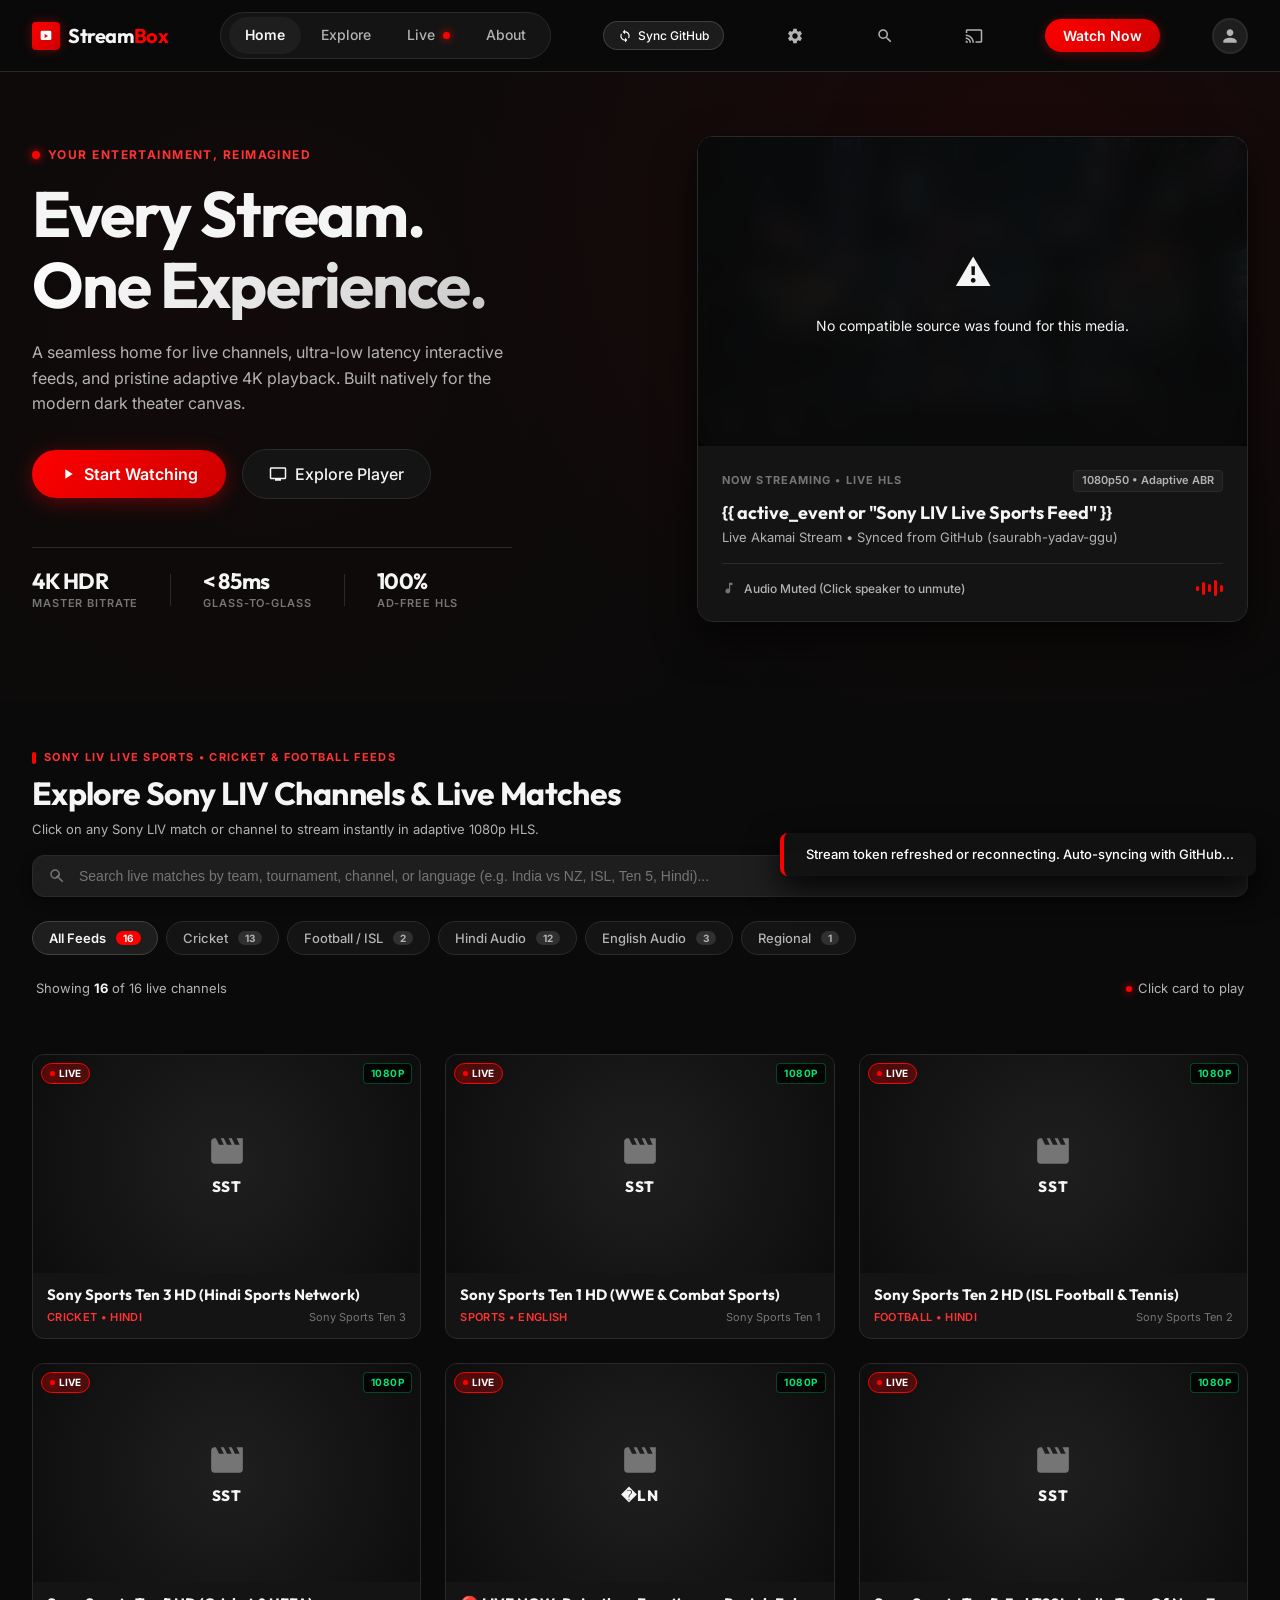
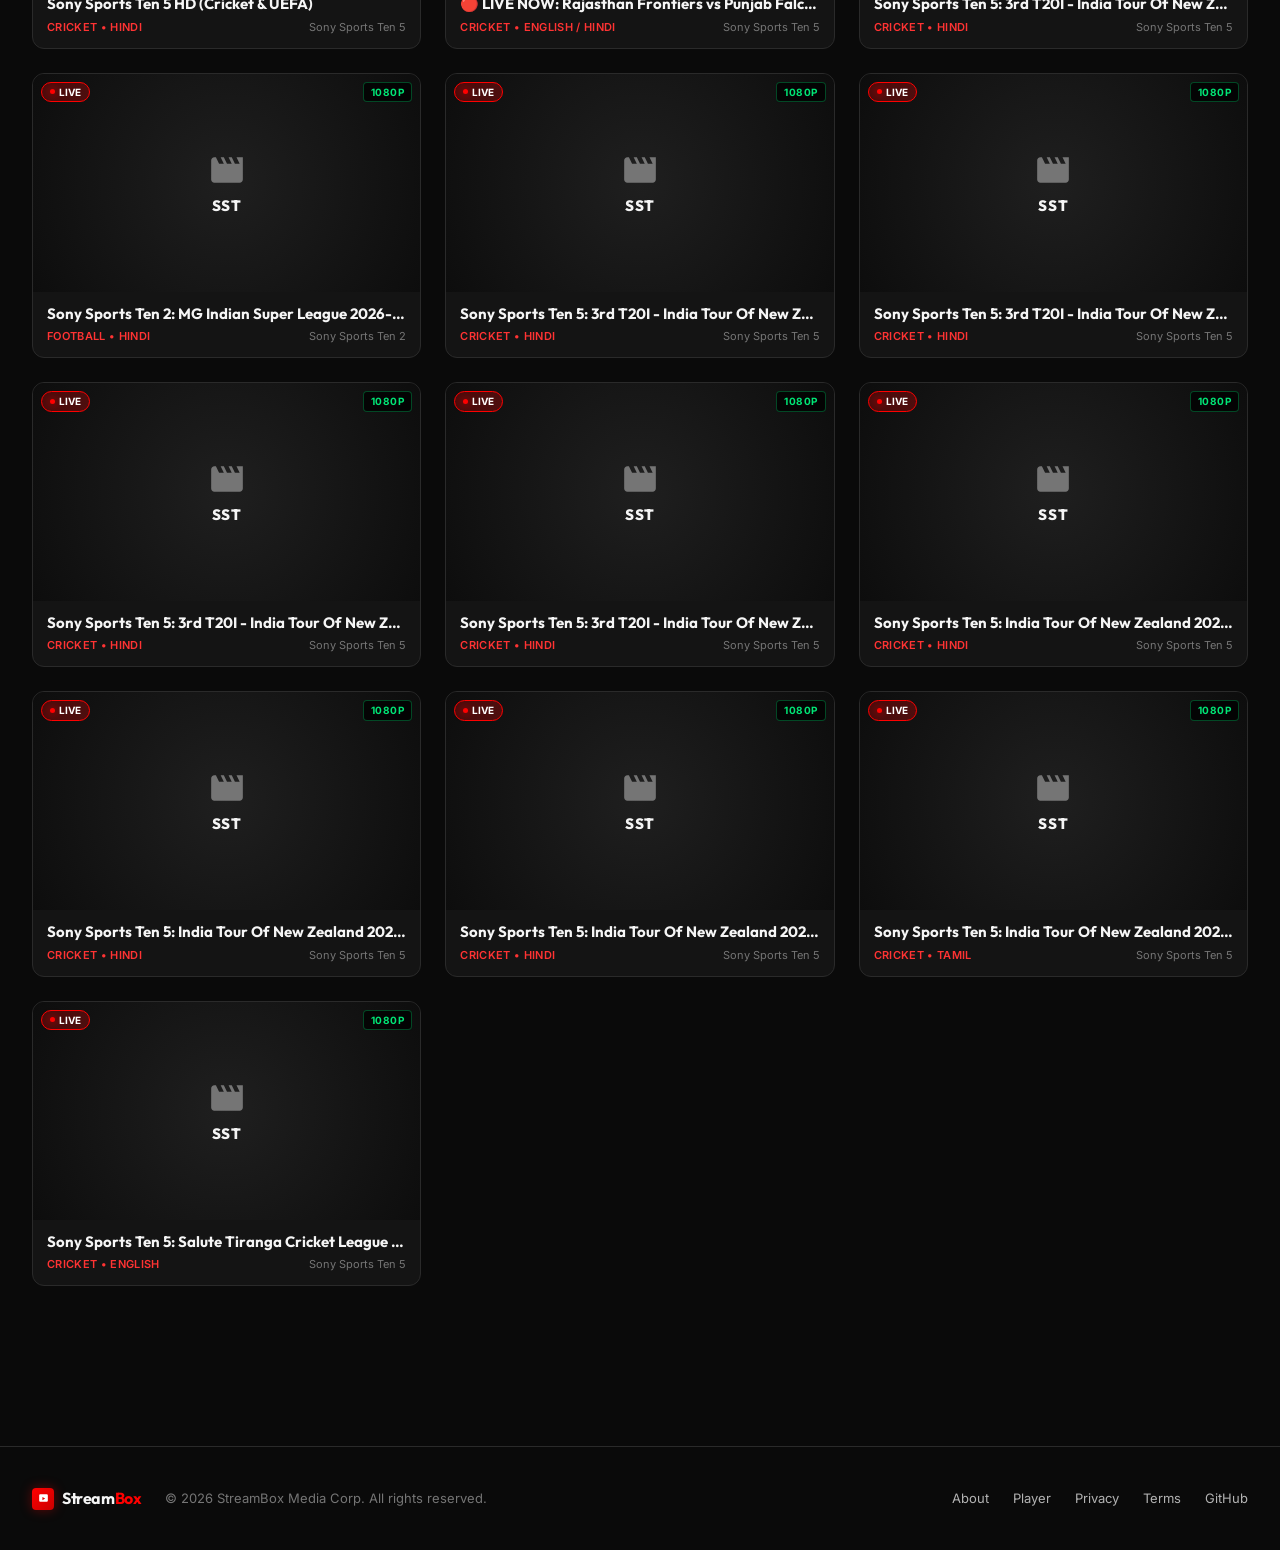
==== commit aab825be: "feat: Add YouTube Watch UI, right-aligned player controls, and dynamic stream sync" ====
--- a/templates/index.html
+++ b/templates/index.html
@@ -52,8 +52,14 @@
         <a href="#about" class="nav-item">About</a>
       </nav>
 
-      <!-- Right Nav Actions -->
-      <div class="nav-actions">
+        <!-- Sync with GitHub Stream Source Button -->
+        <button class="btn-sync-github" id="syncGithubBtn" title="Sync live matches from GitHub repository" style="display: inline-flex; align-items: center; gap: 6px; background: rgba(255,255,255,0.08); border: 1px solid rgba(255,255,255,0.15); color: #fff; padding: 6px 14px; border-radius: 20px; font-size: 12px; font-weight: 500; cursor: pointer; transition: all 0.2s ease;">
+          <svg viewBox="0 0 24 24" width="14" height="14" fill="currentColor">
+            <path d="M12 4V1L8 5l4 4V6c3.31 0 6 2.69 6 6 0 1.01-.25 1.97-.7 2.8l1.46 1.46C19.54 15.03 20 13.57 20 12c0-4.42-3.58-8-8-8zm0 14c-3.31 0-6-2.69-6-6 0-1.01.25-1.97.7-2.8L5.24 7.74C4.46 8.97 4 10.43 4 12c0 4.42 3.58 8 8 8v3l4-4-4-4v3z"/>
+          </svg>
+          <span id="syncBtnText">Sync GitHub</span>
+        </button>
+
         <!-- Stream URL Settings -->
         <button class="icon-btn" id="streamSettingsNavBtn" title="Update Stream URL / Token" aria-label="Stream Settings">
           <svg viewBox="0 0 24 24">
@@ -173,7 +179,6 @@
                 preload="auto"
                 playsinline
                 poster="/static/images/cyberpunk_street.jpg">
-                <source src="/api/stream/proxy?url={{ default_stream_url | urlencode }}" type="application/x-mpegURL">
               </video>
             </div>
 
@@ -183,8 +188,8 @@
                 <span class="now-streaming-tag">NOW STREAMING • LIVE HLS</span>
                 <span class="quality-badge" id="heroBitrateBadge">1080p50 • Adaptive ABR</span>
               </div>
-              <h3 class="player-stream-title">Chrono Station • Episode 04</h3>
-              <p class="player-stream-desc" id="heroStreamStats">Live Akamai Stream (HIN) • Low Latency Edge Buffer</p>
+              <h3 class="player-stream-title">{{ active_event or "Sony LIV Live Sports Feed" }}</h3>
+              <p class="player-stream-desc" id="heroStreamStats">Live Akamai Stream • Synced from GitHub (saurabh-yadav-ggu)</p>
 
               <!-- Footer with Audio Waveform & Status -->
               <div class="player-sync-footer">
@@ -223,11 +228,11 @@
         <div class="section-title-wrap">
           <div class="section-eyebrow">
             <span class="section-eyebrow-bar"></span>
-            LIVE IPTV CHANNELS • INDIAN MOVIE & ENTERTAINMENT
-          </div>
-          <h2 class="section-title">Explore Indian Channels</h2>
+            SONY LIV LIVE SPORTS • CRICKET & FOOTBALL FEEDS
+          </div>
+          <h2 class="section-title">Explore Sony LIV Channels & Live Matches</h2>
           <p style="font-size: 13px; color: var(--text-secondary); margin-top: 4px;">
-            Click on any Indian channel to stream instantly in adaptive HLS with zero buffering.
+            Click on any Sony LIV match or channel to stream instantly in adaptive 1080p HLS.
           </p>
         </div>
 
@@ -237,21 +242,21 @@
             <svg class="explore-search-icon" viewBox="0 0 24 24">
               <path d="M15.5 14h-.79l-.28-.27A6.471 6.471 0 0 0 16 9.5 6.5 6.5 0 1 0 9.5 16c1.61 0 3.09-.59 4.23-1.57l.27.28v.79l5 4.99L20.49 19l-4.99-5zm-6 0C7.01 14 5 11.99 5 9.5S7.01 5 9.5 5 14 7.01 14 9.5 14z"/>
             </svg>
-            <input type="text" id="channelSearchInput" class="explore-search-input" placeholder="Search Indian channels by name, language, or resolution (e.g. Zee, Star Gold, Sony Max, Bhojpuri)..." autocomplete="off">
+            <input type="text" id="channelSearchInput" class="explore-search-input" placeholder="Search live matches by team, tournament, channel, or language (e.g. India vs NZ, ISL, Ten 5, Hindi)..." autocomplete="off">
           </div>
 
           <!-- Category Filter Tabs -->
           <div class="filter-tabs" role="tablist" style="margin-top: 4px;">
-            <button class="filter-tab active" data-filter="all">All Channels <span class="tab-badge" id="badgeAll">54</span></button>
-            <button class="filter-tab" data-filter="bollywood">Bollywood & Hindi <span class="tab-badge">28</span></button>
-            <button class="filter-tab" data-filter="south">South Indian <span class="tab-badge">10</span></button>
-            <button class="filter-tab" data-filter="regional">Regional & Punjabi <span class="tab-badge">7</span></button>
-            <button class="filter-tab" data-filter="bhojpuri">Bhojpuri <span class="tab-badge">5</span></button>
-            <button class="filter-tab" data-filter="action">Action Movies <span class="tab-badge">4</span></button>
+            <button class="filter-tab active" data-filter="all">All Feeds <span class="tab-badge" id="badgeAll">33</span></button>
+            <button class="filter-tab" data-filter="cricket">Cricket <span class="tab-badge">0</span></button>
+            <button class="filter-tab" data-filter="football">Football / ISL <span class="tab-badge">0</span></button>
+            <button class="filter-tab" data-filter="hindi">Hindi Audio <span class="tab-badge">0</span></button>
+            <button class="filter-tab" data-filter="english">English Audio <span class="tab-badge">0</span></button>
+            <button class="filter-tab" data-filter="regional">Regional <span class="tab-badge">0</span></button>
           </div>
 
           <div class="explore-status-line">
-            <span>Showing <strong id="showingCount" style="color: var(--text-primary);">0</strong> of <span id="totalCount">54</span> live channels</span>
+            <span>Showing <strong id="showingCount" style="color: var(--text-primary);">0</strong> of <span id="totalCount">33</span> live channels</span>
             <span style="display: flex; align-items: center; gap: 6px;">
               <span class="live-dot" style="width: 6px; height: 6px;"></span>
               Click card to play
@@ -315,39 +320,206 @@
   </footer>
 
   <!-- ======================================================================
-       THEATER VIDEO PLAYER MODAL
+       YOUTUBE WATCH VIEW INTERFACE (Full YouTube-style Experience)
        ====================================================================== -->
-  <div class="modal-backdrop" id="videoModal" role="dialog" aria-modal="true" aria-hidden="true">
-    <div class="modal-content">
-      <div class="modal-header">
-        <div class="modal-title">
+  <div class="yt-watch-overlay" id="youtubeWatchView" role="dialog" aria-modal="true" aria-hidden="true">
+    
+    <!-- YouTube Watch Sticky Top Header -->
+    <header class="yt-watch-header">
+      <div class="yt-header-left">
+        <button class="yt-icon-btn yt-back-btn" id="ytBackBtn" title="Back to Browse" aria-label="Back">
+          <svg viewBox="0 0 24 24" width="22" height="22" fill="currentColor">
+            <path d="M20 11H7.83l5.59-5.59L12 4l-8 8 8 8 1.41-1.41L7.83 13H20v-2z"/>
+          </svg>
+        </button>
+        <a href="/" class="logo" style="text-decoration: none;">
+          <div class="logo-icon" style="width: 28px; height: 28px;">
+            <svg viewBox="0 0 24 24" width="16" height="16">
+              <path d="M4 6a2 2 0 0 1 2-2h12a2 2 0 0 1 2 2v10a2 2 0 0 1-2 2H6a2 2 0 0 1-2-2V6zm6 3v6l5-3-5-3z"/>
+            </svg>
+          </div>
+          <span class="logo-text" style="font-size: 17px;">Stream<span>Box</span></span>
+        </a>
+      </div>
+
+      <div class="yt-header-center">
+        <div class="yt-search-bar">
+          <input type="text" id="ytSearchInput" placeholder="Search Sony LIV streams, sports, teams..." autocomplete="off">
+          <button class="yt-search-btn" id="ytSearchSubmit" aria-label="Search">
+            <svg viewBox="0 0 24 24" width="18" height="18" fill="currentColor">
+              <path d="M15.5 14h-.79l-.28-.27A6.471 6.471 0 0 0 16 9.5 6.5 6.5 0 1 0 9.5 16c1.61 0 3.09-.59 4.23-1.57l.27.28v.79l5 4.99L20.49 19l-4.99-5zm-6 0C7.01 14 5 11.99 5 9.5S7.01 5 9.5 5 14 7.01 14 9.5 11.99 14 9.5 14z"/>
+            </svg>
+          </button>
+        </div>
+      </div>
+
+      <div class="yt-header-right">
+        <span class="yt-live-pill" id="ytHeaderLivePill">
           <span class="live-dot" style="width: 6px; height: 6px;"></span>
-          <span id="modalTitle">Now Playing • Chrono Station</span>
-        </div>
-        <button class="modal-close-btn" id="modalCloseBtn" aria-label="Close Preview">
+          LIVE
+        </span>
+        <button class="yt-icon-btn" id="ytTheaterToggleBtn" title="Toggle Theater Mode">
           <svg viewBox="0 0 24 24" width="20" height="20" fill="currentColor">
+            <path d="M19 6H5c-1.1 0-2 .9-2 2v8c0 1.1.9 2 2 2h14c1.1 0 2-.9 2-2V8c0-1.1-.9-2-2-2zm0 10H5V8h14v8z"/>
+          </svg>
+        </button>
+        <button class="yt-icon-btn yt-close-btn" id="ytCloseBtn" title="Close Watch Mode (Esc)">
+          <svg viewBox="0 0 24 24" width="22" height="22" fill="currentColor">
             <path d="M19 6.41L17.59 5 12 10.59 6.41 5 5 6.41 10.59 12 5 17.59 6.41 19 12 13.41 17.59 19 19 17.59 13.41 12z"/>
           </svg>
         </button>
       </div>
-
-      <div class="modal-video-box" style="aspect-ratio: 16/9; position: relative;">
-        <video
-          id="modalVideoPlayer"
-          class="video-js vjs-default-skin vjs-big-play-centered vjs-fluid"
-          controls
-          preload="auto"
-          playsinline
-          poster="/static/images/cyberpunk_street.jpg">
-        </video>
-      </div>
-
-      <div class="modal-playback-controls">
-        <div style="display: flex; justify-content: space-between; align-items: center; font-size: 12px; color: var(--text-tertiary);">
-          <span id="modalLiveStatus" style="color: var(--feedback-live); font-weight: 700;">● LIVE FEED</span>
-          <span id="modalQualityInfo">HLS Adaptive Multi-Bitrate</span>
-          <span>Ultra-Low Latency</span>
-        </div>
+    </header>
+
+    <!-- YouTube Watch Main Body -->
+    <div class="yt-watch-container">
+      <div class="yt-watch-columns" id="ytWatchColumns">
+        
+        <!-- Left Main Column (Video Player + Metadata + Chat/Comments) -->
+        <main class="yt-primary-col">
+          
+          <!-- Cinema Stage with Ambient Glow Effect -->
+          <div class="yt-player-stage" id="ytPlayerStage">
+            <div class="yt-ambient-glow" id="ytAmbientGlow"></div>
+            <div class="yt-video-wrapper">
+              <video
+                id="modalVideoPlayer"
+                class="video-js vjs-default-skin vjs-big-play-centered vjs-fluid"
+                controls
+                preload="auto"
+                playsinline>
+              </video>
+            </div>
+          </div>
+
+          <!-- Video Details Under Player -->
+          <div class="yt-details-wrap">
+            <h1 class="yt-video-title" id="ytVideoTitle">Now Playing • Sony Sports Live Feed</h1>
+
+            <!-- Broadcaster & Actions Row -->
+            <div class="yt-actions-row">
+              <!-- Channel / Broadcaster Info -->
+              <div class="yt-channel-info">
+                <div class="yt-channel-avatar" id="ytChannelAvatar">
+                  <span id="ytChannelInitials">SL</span>
+                </div>
+                <div class="yt-channel-text">
+                  <div class="yt-channel-name-wrap">
+                    <span class="yt-channel-name" id="ytChannelName">Sony Sports Network</span>
+                    <svg viewBox="0 0 24 24" width="14" height="14" fill="#aaa" class="yt-verified-badge" title="Verified Broadcast">
+                      <path d="M12 2C6.48 2 2 6.48 2 12s4.48 10 10 10 10-4.48 10-10S17.52 2 12 2zm-2 15l-5-5 1.41-1.41L10 14.17l7.59-7.59L19 8l-9 9z"/>
+                    </svg>
+                  </div>
+                  <span class="yt-sub-count" id="ytSubCount">Official Live Broadcast • 4.82M subscribers</span>
+                </div>
+                <button class="yt-btn-subscribe" id="ytSubscribeBtn">
+                  <span>Subscribe</span>
+                </button>
+              </div>
+
+              <!-- Action Pills (Like, Dislike, Share, Quality, Chat Toggle) -->
+              <div class="yt-action-pills">
+                <div class="yt-pill-group">
+                  <button class="yt-pill-btn yt-like-btn" id="ytLikeBtn" title="I like this">
+                    <svg viewBox="0 0 24 24" width="17" height="17" fill="currentColor">
+                      <path d="M1 21h4V9H1v12zm22-11c0-1.1-.9-2-2-2h-6.31l.95-4.57.03-.32c0-.41-.17-.79-.44-1.06L14.17 1 7.59 7.59C7.22 7.95 7 8.45 7 9v10c0 1.1.9 2 2 2h9c.83 0 1.54-.5 1.84-1.22l3.02-7.05c.09-.23.14-.47.14-.73v-2z"/>
+                    </svg>
+                    <span id="ytLikeCount">24K</span>
+                  </button>
+                  <div class="yt-pill-divider"></div>
+                  <button class="yt-pill-btn yt-dislike-btn" id="ytDislikeBtn" title="I dislike this">
+                    <svg viewBox="0 0 24 24" width="17" height="17" fill="currentColor">
+                      <path d="M15 3H6c-.83 0-1.54.5-1.84 1.22l-3.02 7.05c-.09.23-.14.47-.14.73v2c0 1.1.9 2 2 2h6.31l-.95 4.57-.03.32c0 .41.17.79.44 1.06L9.83 23l6.59-6.59c.36-.36.58-.86.58-1.41V5c0-1.1-.9-2-2-2zm4 0v12h4V3h-4z"/>
+                    </svg>
+                  </button>
+                </div>
+
+                <button class="yt-pill-btn" id="ytShareBtn" title="Share Stream">
+                  <svg viewBox="0 0 24 24" width="17" height="17" fill="currentColor">
+                    <path d="M14 9V5l7 7-7 7v-4.1c-5 0-8.5 1.6-11 5.1 1-5 4-10 11-11z"/>
+                  </svg>
+                  <span>Share</span>
+                </button>
+
+                <button class="yt-pill-btn" id="ytTheaterBtn" title="Theater Mode">
+                  <svg viewBox="0 0 24 24" width="17" height="17" fill="currentColor">
+                    <path d="M19 7H5c-1.1 0-2 .9-2 2v6c0 1.1.9 2 2 2h14c1.1 0 2-.9 2-2V9c0-1.1-.9-2-2-2zm0 8H5V9h14v6z"/>
+                  </svg>
+                  <span>Theater</span>
+                </button>
+
+                <div class="yt-quality-badge" id="ytStreamQualityPill">1080P • HLS</div>
+              </div>
+            </div>
+
+            <!-- YouTube-style Expandable Description Card -->
+            <div class="yt-description-box" id="ytDescriptionBox">
+              <div class="yt-desc-header">
+                <span class="yt-view-stat" id="ytLiveViewerCount">🔴 148,200 watching now</span>
+                <span class="yt-dot-sep">•</span>
+                <span id="ytStreamStartInfo">Live Akamai Stream</span>
+                <span class="yt-dot-sep">•</span>
+                <span class="yt-tag-list">#SonyLIV #LiveSports #Cricket #ISL</span>
+              </div>
+              <div class="yt-desc-content" id="ytDescContent">
+                Official high-definition live stream broadcast feed powered by Akamai edge CDN and auto-synchronized dynamically from GitHub. Enjoy pristine low-latency multi-bitrate HLS playback with stadium stereo audio commentary.
+              </div>
+              <button class="yt-desc-toggle" id="ytDescToggle">...more</button>
+            </div>
+
+            <!-- YouTube Live Chat / Fan Comments Section -->
+            <div class="yt-comments-section">
+              <div class="yt-comments-header">
+                <div class="yt-comments-count-title">
+                  <span id="ytCommentsCount">2,842</span> Live Fan Comments
+                </div>
+                <div class="yt-comments-sort">
+                  <svg viewBox="0 0 24 24" width="16" height="16" fill="currentColor">
+                    <path d="M3 18h6v-2H3v2zM3 6v2h18V6H3zm0 7h12v-2H3v2z"/>
+                  </svg>
+                  <span>Top Chat</span>
+                </div>
+              </div>
+
+              <!-- Comment Input Form -->
+              <div class="yt-comment-input-box">
+                <div class="yt-user-avatar">U</div>
+                <div class="yt-input-wrap">
+                  <input type="text" id="ytCommentInput" placeholder="Add a comment to the live stream..." autocomplete="off">
+                  <div class="yt-input-actions" id="ytInputActions" style="display: none;">
+                    <button class="yt-btn-cancel" id="ytCommentCancel" type="button">Cancel</button>
+                    <button class="yt-btn-submit" id="ytCommentSubmit" type="button" disabled>Comment</button>
+                  </div>
+                </div>
+              </div>
+
+              <!-- Comments List -->
+              <div class="yt-comments-feed" id="ytCommentsFeed">
+                <!-- Dynamically populated -->
+              </div>
+            </div>
+
+          </div>
+        </main>
+
+        <!-- Right Secondary Column (Related Videos & Up Next Playlist) -->
+        <aside class="yt-secondary-col">
+          
+          <!-- Category Filter Chips -->
+          <div class="yt-related-chips" role="tablist">
+            <button class="yt-chip active" data-ytfilter="all">All</button>
+            <button class="yt-chip" data-ytfilter="cricket">Cricket</button>
+            <button class="yt-chip" data-ytfilter="football">Football</button>
+            <button class="yt-chip" data-ytfilter="hindi">Hindi</button>
+            <button class="yt-chip" data-ytfilter="live">Live Now</button>
+          </div>
+
+          <!-- Related Videos List -->
+          <div class="yt-related-list" id="ytRelatedList">
+            <!-- Dynamically populated from allChannels -->
+          </div>
+        </aside>
+
       </div>
     </div>
   </div>
--- a/static/css/imagekit-theme.css
+++ b/static/css/imagekit-theme.css
@@ -64,13 +64,49 @@
 
 /* Control Bar (Frosted Glass Floating Bar) */
 .video-js .vjs-control-bar {
+  display: flex !important;
+  align-items: center !important;
+  justify-content: flex-start !important;
   background: rgba(15, 15, 15, 0.88);
   backdrop-filter: blur(14px);
   -webkit-backdrop-filter: blur(14px);
   border-top: 1px solid rgba(255, 255, 255, 0.08);
   height: 48px;
   padding: 0 8px;
-  align-items: center;
+}
+
+/* Spacer pushing right-side controls to the right end */
+.video-js .vjs-custom-control-spacer {
+  display: flex !important;
+  flex: 1 1 auto !important;
+  min-width: 12px;
+}
+
+/* Right-side controls (1x, Picture-in-Picture, Fullscreen) anchor to the right */
+.video-js .vjs-playback-rate {
+  margin-left: auto !important;
+  display: flex !important;
+  align-items: center !important;
+  justify-content: center !important;
+  cursor: pointer;
+}
+
+.video-js .vjs-playback-rate .vjs-playback-rate-value {
+  font-size: 13px !important;
+  font-weight: 700 !important;
+  line-height: 48px !important;
+  color: #FFFFFF !important;
+}
+
+.video-js .vjs-picture-in-picture-control,
+.video-js .vjs-fullscreen-control {
+  display: flex !important;
+  align-items: center !important;
+  justify-content: center !important;
+}
+
+.video-js .vjs-fullscreen-control {
+  margin-right: 4px;
 }
 
 /* Control Icons */
--- a/static/css/style.css
+++ b/static/css/style.css
@@ -1938,3 +1938,807 @@
 
 
 
+
+
+/* ==========================================================================
+   YOUTUBE WATCH VIEW INTERFACE STYLES (Exact YouTube Theater Experience)
+   ========================================================================== */
+
+.yt-watch-overlay {
+  position: fixed;
+  inset: 0;
+  width: 100vw;
+  height: 100vh;
+  background: #0f0f0f;
+  z-index: 10000;
+  overflow-y: auto;
+  overflow-x: hidden;
+  opacity: 0;
+  pointer-events: none;
+  transition: opacity 0.24s cubic-bezier(0.2, 0, 0, 1);
+  font-family: var(--font-body, 'Inter', -apple-system, BlinkMacSystemFont, sans-serif);
+  color: #f1f1f1;
+}
+
+.yt-watch-overlay.open {
+  opacity: 1;
+  pointer-events: auto;
+}
+
+/* YouTube Sticky Top Header */
+.yt-watch-header {
+  position: sticky;
+  top: 0;
+  left: 0;
+  width: 100%;
+  height: 56px;
+  background: rgba(15, 15, 15, 0.96);
+  backdrop-filter: blur(12px);
+  -webkit-backdrop-filter: blur(12px);
+  border-bottom: 1px solid rgba(255, 255, 255, 0.08);
+  display: flex;
+  align-items: center;
+  justify-content: space-between;
+  padding: 0 20px;
+  z-index: 1000;
+}
+
+.yt-header-left {
+  display: flex;
+  align-items: center;
+  gap: 16px;
+}
+
+.yt-icon-btn {
+  width: 38px;
+  height: 38px;
+  border-radius: 50%;
+  background: transparent;
+  border: none;
+  color: #f1f1f1;
+  display: flex;
+  align-items: center;
+  justify-content: center;
+  cursor: pointer;
+  transition: background 0.18s ease;
+}
+
+.yt-icon-btn:hover {
+  background: rgba(255, 255, 255, 0.12);
+}
+
+.yt-header-center {
+  flex: 1;
+  max-width: 620px;
+  margin: 0 24px;
+}
+
+.yt-search-bar {
+  display: flex;
+  align-items: center;
+  height: 38px;
+  background: #121212;
+  border: 1px solid rgba(255, 255, 255, 0.15);
+  border-radius: 20px;
+  overflow: hidden;
+  box-shadow: inset 0 1px 2px rgba(0, 0, 0, 0.4);
+}
+
+.yt-search-bar input {
+  flex: 1;
+  height: 100%;
+  background: transparent;
+  border: none;
+  padding: 0 16px;
+  color: #f1f1f1;
+  font-size: 14px;
+  outline: none;
+}
+
+.yt-search-bar input::placeholder {
+  color: #888;
+}
+
+.yt-search-btn {
+  width: 58px;
+  height: 100%;
+  background: rgba(255, 255, 255, 0.08);
+  border: none;
+  border-left: 1px solid rgba(255, 255, 255, 0.15);
+  color: #aaa;
+  display: flex;
+  align-items: center;
+  justify-content: center;
+  cursor: pointer;
+  transition: background 0.18s, color 0.18s;
+}
+
+.yt-search-btn:hover {
+  background: rgba(255, 255, 255, 0.15);
+  color: #fff;
+}
+
+.yt-header-right {
+  display: flex;
+  align-items: center;
+  gap: 12px;
+}
+
+.yt-live-pill {
+  display: inline-flex;
+  align-items: center;
+  gap: 6px;
+  background: rgba(255, 0, 0, 0.18);
+  color: #ff3333;
+  border: 1px solid rgba(255, 0, 0, 0.35);
+  padding: 4px 10px;
+  border-radius: 12px;
+  font-size: 11px;
+  font-weight: 700;
+  letter-spacing: 0.05em;
+}
+
+/* YouTube Watch Main Container */
+.yt-watch-container {
+  max-width: 1720px;
+  margin: 0 auto;
+  padding: 20px 24px 60px;
+}
+
+.yt-watch-columns {
+  display: flex;
+  gap: 24px;
+  align-items: flex-start;
+}
+
+/* Left Primary Column */
+.yt-primary-col {
+  flex: 1;
+  min-width: 0;
+}
+
+/* Cinema Stage with Ambient Glow */
+.yt-player-stage {
+  position: relative;
+  width: 100%;
+  border-radius: 14px;
+  overflow: hidden;
+  background: #000;
+  box-shadow: 0 16px 48px rgba(0, 0, 0, 0.85);
+}
+
+.yt-ambient-glow {
+  position: absolute;
+  inset: -12px;
+  background: radial-gradient(ellipse at center, rgba(229, 9, 20, 0.28) 0%, rgba(0, 0, 0, 0) 70%);
+  filter: blur(28px);
+  z-index: 1;
+  pointer-events: none;
+  opacity: 0.7;
+}
+
+.yt-video-wrapper {
+  position: relative;
+  z-index: 2;
+  width: 100%;
+  aspect-ratio: 16 / 9;
+  background: #000;
+}
+
+.yt-video-wrapper .video-js {
+  width: 100% !important;
+  height: 100% !important;
+}
+
+/* Video Details Section */
+.yt-details-wrap {
+  margin-top: 14px;
+}
+
+.yt-video-title {
+  font-family: var(--font-display, 'Outfit', sans-serif);
+  font-size: 20px;
+  font-weight: 700;
+  color: #f1f1f1;
+  line-height: 1.4;
+  margin: 0 0 12px 0;
+}
+
+/* Channel & Actions Row */
+.yt-actions-row {
+  display: flex;
+  justify-content: space-between;
+  align-items: center;
+  flex-wrap: wrap;
+  gap: 16px;
+  padding-bottom: 14px;
+  border-bottom: 1px solid rgba(255, 255, 255, 0.08);
+}
+
+.yt-channel-info {
+  display: flex;
+  align-items: center;
+  gap: 12px;
+}
+
+.yt-channel-avatar {
+  width: 42px;
+  height: 42px;
+  border-radius: 50%;
+  background: linear-gradient(135deg, #e50914, #990000);
+  display: flex;
+  align-items: center;
+  justify-content: center;
+  font-weight: 700;
+  font-size: 14px;
+  color: #fff;
+  border: 2px solid rgba(255, 255, 255, 0.15);
+  overflow: hidden;
+  flex-shrink: 0;
+}
+
+.yt-channel-avatar img {
+  width: 100%;
+  height: 100%;
+  object-fit: cover;
+}
+
+.yt-channel-text {
+  display: flex;
+  flex-direction: column;
+}
+
+.yt-channel-name-wrap {
+  display: flex;
+  align-items: center;
+  gap: 6px;
+}
+
+.yt-channel-name {
+  font-size: 15px;
+  font-weight: 700;
+  color: #f1f1f1;
+}
+
+.yt-verified-badge {
+  color: #aaa;
+}
+
+.yt-sub-count {
+  font-size: 12px;
+  color: #aaa;
+}
+
+.yt-btn-subscribe {
+  background: #f1f1f1;
+  color: #0f0f0f;
+  font-size: 13px;
+  font-weight: 600;
+  padding: 8px 18px;
+  border-radius: 20px;
+  border: none;
+  cursor: pointer;
+  transition: all 0.2s ease;
+  margin-left: 8px;
+}
+
+.yt-btn-subscribe:hover {
+  background: #d9d9d9;
+}
+
+.yt-btn-subscribe.subscribed {
+  background: rgba(255, 255, 255, 0.15);
+  color: #f1f1f1;
+}
+
+/* Action Pills */
+.yt-action-pills {
+  display: flex;
+  align-items: center;
+  gap: 8px;
+  flex-wrap: wrap;
+}
+
+.yt-pill-group {
+  display: inline-flex;
+  align-items: center;
+  background: rgba(255, 255, 255, 0.08);
+  border-radius: 20px;
+  overflow: hidden;
+}
+
+.yt-pill-btn {
+  background: rgba(255, 255, 255, 0.08);
+  color: #f1f1f1;
+  padding: 8px 16px;
+  border-radius: 20px;
+  font-size: 13px;
+  font-weight: 500;
+  border: none;
+  cursor: pointer;
+  display: inline-flex;
+  align-items: center;
+  gap: 8px;
+  transition: background 0.18s ease;
+}
+
+.yt-pill-group .yt-pill-btn {
+  background: transparent;
+  border-radius: 0;
+  padding: 8px 14px;
+}
+
+.yt-pill-btn:hover {
+  background: rgba(255, 255, 255, 0.16);
+}
+
+.yt-pill-group .yt-pill-btn:hover {
+  background: rgba(255, 255, 255, 0.14);
+}
+
+.yt-pill-divider {
+  width: 1px;
+  height: 20px;
+  background: rgba(255, 255, 255, 0.15);
+}
+
+.yt-quality-badge {
+  background: rgba(255, 255, 255, 0.08);
+  color: #aaa;
+  border: 1px solid rgba(255, 255, 255, 0.12);
+  padding: 6px 12px;
+  border-radius: 16px;
+  font-size: 11px;
+  font-weight: 700;
+}
+
+/* YouTube Description Box */
+.yt-description-box {
+  background: rgba(255, 255, 255, 0.06);
+  border-radius: 12px;
+  padding: 14px 16px;
+  margin-top: 14px;
+  font-size: 13px;
+  line-height: 1.5;
+  color: #f1f1f1;
+  cursor: pointer;
+  transition: background 0.2s ease;
+}
+
+.yt-description-box:hover {
+  background: rgba(255, 255, 255, 0.09);
+}
+
+.yt-desc-header {
+  font-weight: 600;
+  margin-bottom: 8px;
+  display: flex;
+  align-items: center;
+  flex-wrap: wrap;
+  gap: 6px;
+}
+
+.yt-dot-sep {
+  color: #666;
+}
+
+.yt-tag-list {
+  color: #3ea6ff;
+}
+
+.yt-desc-content {
+  color: #ccc;
+  display: -webkit-box;
+  -webkit-line-clamp: 3;
+  line-clamp: 3;
+  -webkit-box-orient: vertical;
+  overflow: hidden;
+}
+
+.yt-description-box.expanded .yt-desc-content {
+  display: block;
+}
+
+.yt-desc-toggle {
+  background: none;
+  border: none;
+  color: #aaa;
+  font-weight: 700;
+  font-size: 13px;
+  padding: 4px 0 0;
+  cursor: pointer;
+}
+
+/* Comments Section */
+.yt-comments-section {
+  margin-top: 24px;
+  padding-top: 20px;
+}
+
+.yt-comments-header {
+  display: flex;
+  align-items: center;
+  gap: 28px;
+  margin-bottom: 18px;
+}
+
+.yt-comments-count-title {
+  font-size: 17px;
+  font-weight: 700;
+  color: #f1f1f1;
+}
+
+.yt-comments-sort {
+  display: flex;
+  align-items: center;
+  gap: 6px;
+  font-size: 13px;
+  font-weight: 600;
+  color: #aaa;
+  cursor: pointer;
+}
+
+/* Comment Input */
+.yt-comment-input-box {
+  display: flex;
+  gap: 14px;
+  margin-bottom: 24px;
+}
+
+.yt-user-avatar {
+  width: 38px;
+  height: 38px;
+  border-radius: 50%;
+  background: #3ea6ff;
+  color: #fff;
+  font-weight: 700;
+  display: flex;
+  align-items: center;
+  justify-content: center;
+  flex-shrink: 0;
+}
+
+.yt-input-wrap {
+  flex: 1;
+}
+
+.yt-input-wrap input {
+  width: 100%;
+  background: transparent;
+  border: none;
+  border-bottom: 1px solid rgba(255, 255, 255, 0.2);
+  color: #f1f1f1;
+  font-size: 14px;
+  padding: 6px 0;
+  outline: none;
+  transition: border-color 0.2s;
+}
+
+.yt-input-wrap input:focus {
+  border-bottom-color: #3ea6ff;
+}
+
+.yt-input-actions {
+  display: flex;
+  justify-content: flex-end;
+  gap: 10px;
+  margin-top: 10px;
+}
+
+.yt-btn-cancel {
+  background: transparent;
+  border: none;
+  color: #f1f1f1;
+  font-size: 13px;
+  font-weight: 600;
+  padding: 8px 14px;
+  border-radius: 18px;
+  cursor: pointer;
+}
+
+.yt-btn-submit {
+  background: #3ea6ff;
+  border: none;
+  color: #000;
+  font-size: 13px;
+  font-weight: 600;
+  padding: 8px 16px;
+  border-radius: 18px;
+  cursor: pointer;
+}
+
+.yt-btn-submit:disabled {
+  background: rgba(255, 255, 255, 0.1);
+  color: #717171;
+  cursor: not-allowed;
+}
+
+/* Comments List */
+.yt-comments-feed {
+  display: flex;
+  flex-direction: column;
+  gap: 16px;
+}
+
+.yt-comment-item {
+  display: flex;
+  gap: 14px;
+}
+
+.yt-comment-avatar {
+  width: 36px;
+  height: 36px;
+  border-radius: 50%;
+  background: #555;
+  display: flex;
+  align-items: center;
+  justify-content: center;
+  font-size: 13px;
+  font-weight: 700;
+  color: #fff;
+  flex-shrink: 0;
+}
+
+.yt-comment-body {
+  flex: 1;
+}
+
+.yt-comment-author-line {
+  font-size: 12px;
+  margin-bottom: 3px;
+}
+
+.yt-comment-author {
+  font-weight: 600;
+  color: #f1f1f1;
+  margin-right: 6px;
+}
+
+.yt-comment-time {
+  color: #aaa;
+}
+
+.yt-comment-text {
+  font-size: 13.5px;
+  line-height: 1.45;
+  color: #ddd;
+}
+
+/* ==========================================================================
+   RIGHT SECONDARY COLUMN (Related Videos / Up Next Playlist)
+   ========================================================================== */
+
+.yt-secondary-col {
+  width: 410px;
+  flex-shrink: 0;
+}
+
+/* Related Chips */
+.yt-related-chips {
+  display: flex;
+  gap: 8px;
+  overflow-x: auto;
+  padding-bottom: 12px;
+  margin-bottom: 8px;
+  scrollbar-width: none;
+}
+
+.yt-related-chips::-webkit-scrollbar {
+  display: none;
+}
+
+.yt-chip {
+  background: rgba(255, 255, 255, 0.08);
+  border: 1px solid rgba(255, 255, 255, 0.12);
+  color: #f1f1f1;
+  padding: 6px 14px;
+  border-radius: 8px;
+  font-size: 12px;
+  font-weight: 600;
+  white-space: nowrap;
+  cursor: pointer;
+  transition: all 0.18s ease;
+}
+
+.yt-chip:hover {
+  background: rgba(255, 255, 255, 0.16);
+}
+
+.yt-chip.active {
+  background: #f1f1f1;
+  color: #0f0f0f;
+  border-color: #f1f1f1;
+}
+
+/* Related Video Items */
+.yt-related-list {
+  display: flex;
+  flex-direction: column;
+  gap: 12px;
+}
+
+.yt-related-item {
+  display: flex;
+  gap: 12px;
+  padding: 6px;
+  border-radius: 10px;
+  cursor: pointer;
+  transition: background 0.2s ease, transform 0.2s ease;
+  position: relative;
+}
+
+.yt-related-item:hover {
+  background: rgba(255, 255, 255, 0.08);
+}
+
+.yt-related-item.playing-now {
+  background: rgba(255, 0, 0, 0.12);
+  border: 1px solid rgba(255, 0, 0, 0.3);
+}
+
+.yt-thumb-box {
+  width: 168px;
+  aspect-ratio: 16 / 9;
+  border-radius: 8px;
+  overflow: hidden;
+  position: relative;
+  background: #1e1e1e;
+  flex-shrink: 0;
+}
+
+.yt-thumb-box img {
+  width: 100%;
+  height: 100%;
+  object-fit: cover;
+  transition: transform 0.25s ease;
+}
+
+.yt-related-item:hover .yt-thumb-box img {
+  transform: scale(1.05);
+}
+
+.yt-thumb-badge-live {
+  position: absolute;
+  bottom: 6px;
+  right: 6px;
+  background: #cc0000;
+  color: #fff;
+  font-size: 10px;
+  font-weight: 700;
+  padding: 2px 5px;
+  border-radius: 4px;
+  letter-spacing: 0.04em;
+  display: flex;
+  align-items: center;
+  gap: 3px;
+}
+
+.yt-thumb-badge-res {
+  position: absolute;
+  top: 6px;
+  left: 6px;
+  background: rgba(0, 0, 0, 0.75);
+  color: #eee;
+  font-size: 9px;
+  font-weight: 700;
+  padding: 1px 4px;
+  border-radius: 3px;
+}
+
+.yt-related-info {
+  flex: 1;
+  min-width: 0;
+  display: flex;
+  flex-direction: column;
+}
+
+.yt-related-title {
+  font-size: 13.5px;
+  font-weight: 600;
+  line-height: 1.35;
+  color: #f1f1f1;
+  margin-bottom: 4px;
+  display: -webkit-box;
+  -webkit-line-clamp: 2;
+  line-clamp: 2;
+  -webkit-box-orient: vertical;
+  overflow: hidden;
+}
+
+.yt-related-channel {
+  font-size: 12px;
+  color: #aaa;
+  margin-bottom: 2px;
+}
+
+.yt-related-meta {
+  font-size: 11px;
+  color: #888;
+  display: flex;
+  align-items: center;
+  gap: 4px;
+}
+
+/* Theater Mode Styles */
+.yt-watch-columns.theater-mode {
+  flex-direction: column;
+}
+
+.yt-watch-columns.theater-mode .yt-primary-col {
+  width: 100%;
+}
+
+.yt-watch-columns.theater-mode .yt-secondary-col {
+  width: 100%;
+  margin-top: 24px;
+}
+
+/* Responsive Breakpoints */
+@media (max-width: 1100px) {
+  .yt-watch-columns {
+    flex-direction: column;
+  }
+  .yt-secondary-col {
+    width: 100%;
+  }
+}
+
+@media (max-width: 768px) {
+  .yt-watch-container {
+    padding: 12px 12px 40px;
+  }
+  .yt-search-bar {
+    display: none;
+  }
+  .yt-video-title {
+    font-size: 16px;
+  }
+  .yt-actions-row {
+    flex-direction: column;
+    align-items: flex-start;
+  }
+  .yt-thumb-box {
+    width: 120px;
+  }
+}
+
+
+/* ==========================================================================
+   VIDEO.JS CONTROL BAR - ANCHOR RIGHT CONTROLS (1x, PiP, Fullscreen)
+   ========================================================================== */
+.video-js .vjs-control-bar {
+  display: flex !important;
+  align-items: center !important;
+  justify-content: flex-start !important;
+}
+
+.video-js .vjs-custom-control-spacer {
+  display: flex !important;
+  flex: 1 1 auto !important;
+  min-width: 12px !important;
+}
+
+.video-js .vjs-playback-rate {
+  margin-left: auto !important;
+  display: flex !important;
+  align-items: center !important;
+  justify-content: center !important;
+}
+
+.video-js .vjs-playback-rate .vjs-playback-rate-value {
+  font-size: 13px !important;
+  font-weight: 700 !important;
+  line-height: 48px !important;
+  color: #FFFFFF !important;
+}
+
+.video-js .vjs-picture-in-picture-control,
+.video-js .vjs-fullscreen-control {
+  display: flex !important;
+  align-items: center !important;
+  justify-content: center !important;
+}
+
+.video-js .vjs-fullscreen-control {
+  margin-right: 6px !important;
+}
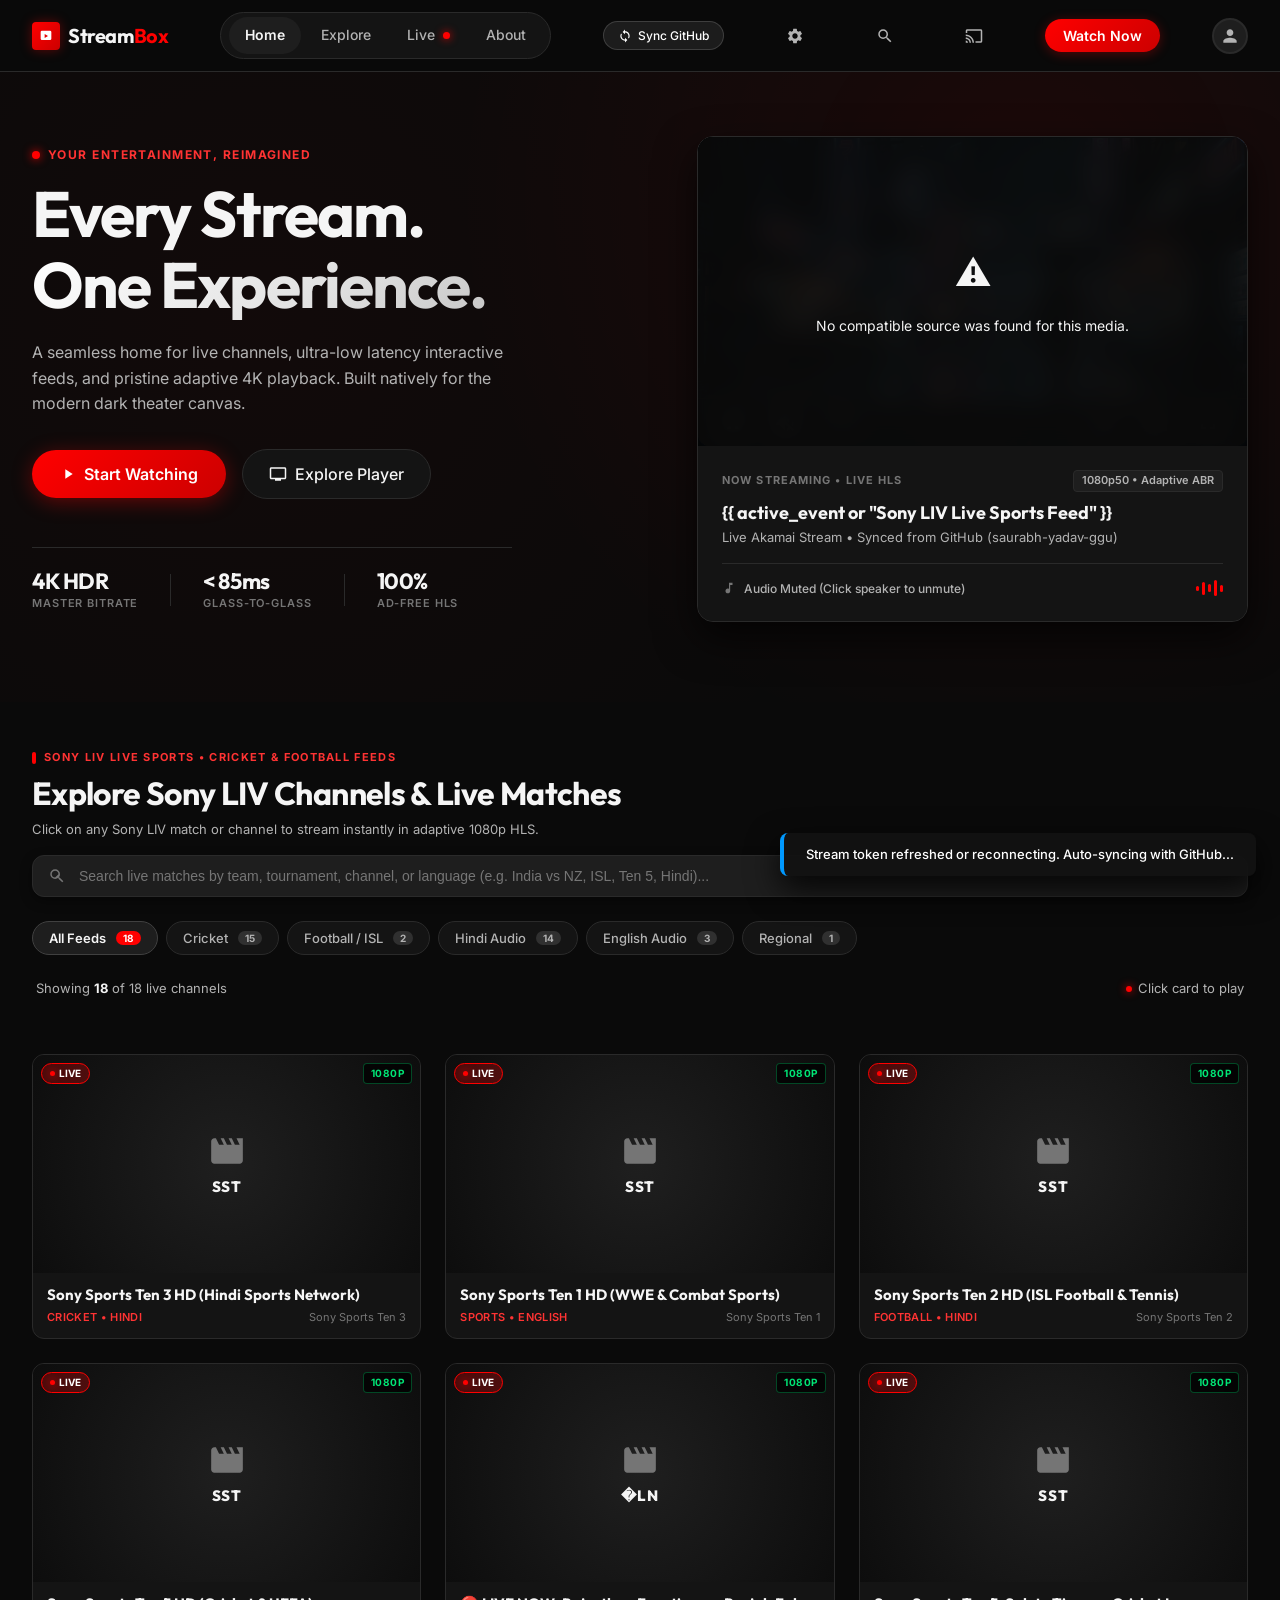
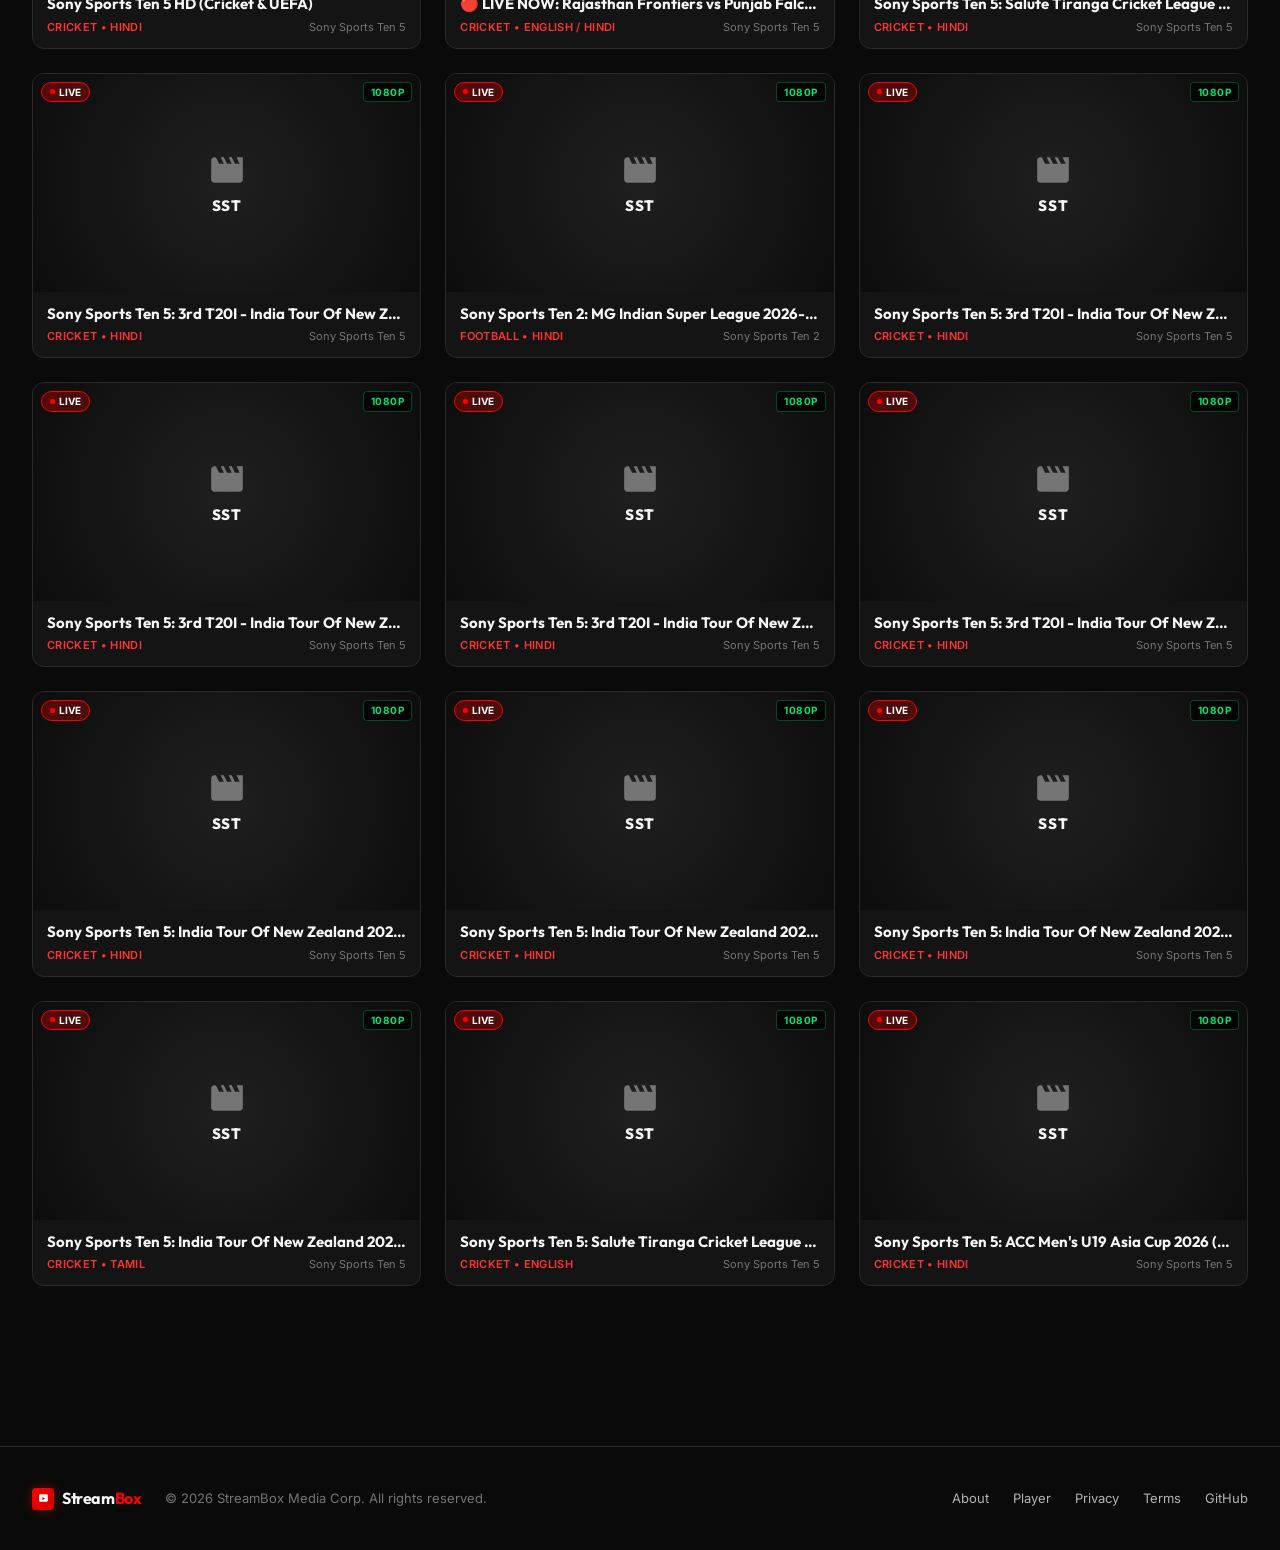
==== commit 3c34efcd: "Fix GitHub stream sync toast notification and prevent static cache lock in Nginx and browser" ====
--- a/templates/index.html
+++ b/templates/index.html
@@ -12,20 +12,20 @@
   <link href="https://fonts.googleapis.com/css2?family=Inter:wght@300;400;500;600;700&family=Outfit:wght@500;600;700;800&display=swap" rel="stylesheet">
   
   <!-- Video.js 8 Base Stylesheet -->
-  <link rel="stylesheet" href="/static/css/video-js.min.css">
+  <link rel="stylesheet" href="/static/css/video-js.min.css?v=2.4.0">
 
   <!-- ImageKit Prebuilt Video Player Theme Stylesheet (Globo Codex Dark) -->
-  <link rel="stylesheet" href="/static/css/imagekit-theme.css">
+  <link rel="stylesheet" href="/static/css/imagekit-theme.css?v=2.4.0">
 
   <!-- Codex App Theme Stylesheet -->
-  <link rel="stylesheet" href="/static/css/style.css">
+  <link rel="stylesheet" href="/static/css/style.css?v=2.4.0">
 
   <!-- Video.js 8 Core Engine -->
-  <script src="/static/js/video.min.js"></script>
+  <script src="/static/js/video.min.js?v=2.4.0"></script>
 
   <!-- Video.js Quality Levels & HTTP Source Selector Plugins (from ImageKit) -->
-  <script src="/static/js/videojs-contrib-quality-levels.min.js"></script>
-  <script src="/static/js/videojs-http-source-selector.min.js"></script>
+  <script src="/static/js/videojs-contrib-quality-levels.min.js?v=2.4.0"></script>
+  <script src="/static/js/videojs-http-source-selector.min.js?v=2.4.0"></script>
 </head>
 <body>
 
@@ -566,7 +566,46 @@
     </div>
   </div>
 
+  <!-- ======================================================================
+       MOBILE BOTTOM NAVIGATION BAR (Visible on mobile screens)
+       ====================================================================== -->
+  <nav class="mobile-bottom-nav" aria-label="Mobile Navigation">
+    <a href="#home" class="mobile-nav-btn active" id="mobileNavHome" aria-label="Home">
+      <svg viewBox="0 0 24 24">
+        <path d="M10 20v-6h4v6h5v-8h3L12 3 2 12h3v8z"/>
+      </svg>
+      <span>Home</span>
+    </a>
+    <a href="#explore" class="mobile-nav-btn" id="mobileNavLive" aria-label="Live Channels">
+      <div class="mobile-nav-icon-wrap">
+        <svg viewBox="0 0 24 24">
+          <path d="M21 3H3c-1.1 0-2 .9-2 2v12c0 1.1.9 2 2 2h5v2h8v-2h5c1.1 0 1.99-.9 1.99-2L23 5c0-1.1-.9-2-2-2zm0 14H3V5h18v12z"/>
+        </svg>
+        <span class="mobile-live-indicator"></span>
+      </div>
+      <span>Channels</span>
+    </a>
+    <button class="mobile-nav-btn" id="mobileNavSync" aria-label="Sync Streams">
+      <svg viewBox="0 0 24 24">
+        <path d="M12 4V1L8 5l4 4V6c3.31 0 6 2.69 6 6 0 1.01-.25 1.97-.7 2.8l1.46 1.46C19.54 15.03 20 13.57 20 12c0-4.42-3.58-8-8-8zm0 14c-3.31 0-6-2.69-6-6 0-1.01.25-1.97.7-2.8L5.24 7.74C4.46 8.97 4 10.43 4 12c0 4.42 3.58 8 8 8v3l4-4-4-4v3z"/>
+      </svg>
+      <span>Sync</span>
+    </button>
+    <button class="mobile-nav-btn" id="mobileNavSearch" aria-label="Search Streams">
+      <svg viewBox="0 0 24 24">
+        <path d="M15.5 14h-.79l-.28-.27A6.471 6.471 0 0 0 16 9.5 6.5 6.5 0 1 0 9.5 16c1.61 0 3.09-.59 4.23-1.57l.27.28v.79l5 4.99L20.49 19l-4.99-5zm-6 0C7.01 14 5 11.99 5 9.5S7.01 5 9.5 5 14 7.01 14 9.5 11.99 14 9.5 14z"/>
+      </svg>
+      <span>Search</span>
+    </button>
+    <button class="mobile-nav-btn" id="mobileNavSettings" aria-label="Settings">
+      <svg viewBox="0 0 24 24">
+        <path d="M19.14 12.94c.04-.3.06-.61.06-.94 0-.32-.02-.64-.07-.94l2.03-1.58a.49.49 0 0 0 .12-.61l-1.92-3.32a.488.488 0 0 0-.59-.22l-2.39.96c-.5-.38-1.03-.7-1.62-.94l-.36-2.54a.484.484 0 0 0-.48-.41h-3.84c-.24 0-.43.17-.47.41l-.36 2.54c-.59.24-1.13.57-1.62.94l-2.39-.96c-.22-.08-.47 0-.59.22L2.74 8.87c-.12.21-.08.47.12.61l2.03 1.58c-.05.3-.09.63-.09.94s.02.64.07.94l-2.03 1.58a.49.49 0 0 0-.12.61l1.92 3.32c.12.22.37.29.59.22l2.39-.96c.5.38 1.03.7 1.62.94l.36 2.54c.05.24.24.41.48.41h3.84c.24 0 .44-.17.47-.41l.36-2.54c.59-.24 1.13-.56 1.62-.94l2.39.96c.22.08.47 0 .59-.22l1.92-3.32c.12-.22.07-.47-.12-.61l-2.01-1.58zM12 15.6c-1.98 0-3.6-1.62-3.6-3.6s1.62-3.6 3.6-3.6 3.6 1.62 3.6 3.6-1.62 3.6-3.6 3.6z"/>
+      </svg>
+      <span>Settings</span>
+    </button>
+  </nav>
+
   <!-- Player and Interactivity Controller Script -->
-  <script src="/static/js/main.js"></script>
+  <script src="/static/js/main.js?v=2.4.0"></script>
 </body>
 </html>
--- a/static/css/imagekit-theme.css
+++ b/static/css/imagekit-theme.css
@@ -281,3 +281,31 @@
   font-size: 36px;
   margin-bottom: 12px;
 }
+
+
+/* Mobile Video.js Touch & Screen Optimizations */
+@media (max-width: 640px) {
+  .video-js .vjs-control-bar {
+    height: 42px !important;
+    padding: 0 4px !important;
+  }
+  .video-js .vjs-button {
+    width: 32px !important;
+  }
+  .video-js .vjs-big-play-button {
+    width: 52px !important;
+    height: 52px !important;
+    font-size: 22px !important;
+    line-height: 52px !important;
+  }
+  .video-js .vjs-playback-rate {
+    display: none !important;
+  }
+  .video-js .vjs-picture-in-picture-control {
+    display: none !important;
+  }
+  .video-js .vjs-time-control {
+    padding: 0 2px !important;
+    font-size: 11px !important;
+  }
+}
--- a/static/css/style.css
+++ b/static/css/style.css
@@ -2742,3 +2742,415 @@
 .video-js .vjs-fullscreen-control {
   margin-right: 6px !important;
 }
+
+
+/* ==========================================================================
+   MOBILE RESPONSIVE OPTIMIZATIONS (< 768px and < 480px)
+   Tailored for smartphones, notches, and touch-screen gestures
+   ========================================================================== */
+
+@media (max-width: 768px) {
+  :root {
+    --space-sm: 14px;
+    --space-md: 18px;
+    --space-lg: 24px;
+    --space-xl: 28px;
+    --space-xxl: 36px;
+    --space-xxxl: 44px;
+    --space-huge: 52px;
+  }
+
+  body {
+    padding-bottom: 68px !important;
+  }
+
+  .container {
+    padding: 0 14px !important;
+  }
+
+  .navbar {
+    height: 58px !important;
+  }
+
+  .navbar .nav-inner {
+    padding: 0 4px;
+  }
+
+  .logo {
+    font-size: 18px !important;
+    gap: 6px !important;
+  }
+
+  .logo-icon {
+    width: 24px !important;
+    height: 24px !important;
+  }
+
+  .logo-icon svg {
+    width: 14px !important;
+    height: 14px !important;
+  }
+
+  .nav-links {
+    display: none !important;
+  }
+
+  .btn-cta-nav {
+    display: none !important;
+  }
+
+  #castBtn {
+    display: none !important;
+  }
+
+  .btn-sync-github {
+    padding: 5px 10px !important;
+    font-size: 11px !important;
+  }
+
+  .btn-sync-github span {
+    display: none !important;
+  }
+
+  .icon-btn {
+    width: 34px !important;
+    height: 34px !important;
+  }
+
+  .icon-btn svg {
+    width: 16px !important;
+    height: 16px !important;
+  }
+
+  .user-avatar {
+    width: 30px !important;
+    height: 30px !important;
+  }
+
+  .hero-section {
+    padding-top: 18px !important;
+    padding-bottom: 28px !important;
+  }
+
+  .hero-grid {
+    gap: 20px !important;
+  }
+
+  .hero-eyebrow {
+    font-size: 11px !important;
+    margin-bottom: 8px !important;
+  }
+
+  .hero-title {
+    font-size: 28px !important;
+    line-height: 1.15 !important;
+    margin-bottom: 12px !important;
+  }
+
+  .hero-desc {
+    font-size: 14px !important;
+    line-height: 1.5 !important;
+    margin-bottom: 18px !important;
+  }
+
+  .hero-cta-group {
+    display: flex !important;
+    flex-direction: column !important;
+    width: 100% !important;
+    gap: 10px !important;
+    margin-bottom: 20px !important;
+  }
+
+  .hero-cta-group .btn-primary,
+  .hero-cta-group .btn-secondary {
+    width: 100% !important;
+    justify-content: center !important;
+    padding: 12px 20px !important;
+    font-size: 14px !important;
+  }
+
+  .hero-stats {
+    gap: 14px !important;
+    padding-top: 14px !important;
+    width: 100% !important;
+    justify-content: space-between !important;
+  }
+
+  .stat-val {
+    font-size: 18px !important;
+  }
+
+  .stat-label {
+    font-size: 9px !important;
+  }
+
+  .stat-divider {
+    height: 24px !important;
+  }
+
+  .player-card {
+    border-radius: 14px !important;
+  }
+
+  .player-meta-bar {
+    padding: 10px 12px !important;
+    flex-direction: column !important;
+    align-items: flex-start !important;
+    gap: 8px !important;
+  }
+
+  .player-stream-title {
+    font-size: 13px !important;
+  }
+
+  .player-meta-right {
+    width: 100% !important;
+    justify-content: space-between !important;
+  }
+
+  .channels-section {
+    padding: 24px 0 40px !important;
+  }
+
+  .channels-header {
+    flex-direction: column !important;
+    align-items: flex-start !important;
+    gap: 12px !important;
+    margin-bottom: 16px !important;
+  }
+
+  .section-title {
+    font-size: 20px !important;
+  }
+
+  .category-chips {
+    display: flex !important;
+    overflow-x: auto !important;
+    -webkit-overflow-scrolling: touch !important;
+    scrollbar-width: none !important;
+    padding: 4px 0 8px !important;
+    gap: 8px !important;
+    width: 100% !important;
+    scroll-snap-type: x mandatory !important;
+  }
+
+  .category-chips::-webkit-scrollbar {
+    display: none !important;
+  }
+
+  .category-chip {
+    white-space: nowrap !important;
+    flex-shrink: 0 !important;
+    scroll-snap-align: start !important;
+    padding: 7px 15px !important;
+    font-size: 12px !important;
+  }
+
+  .channel-grid {
+    grid-template-columns: 1fr !important;
+    gap: 14px !important;
+  }
+
+  .channel-card {
+    border-radius: 12px !important;
+  }
+
+  .card-overlay {
+    opacity: 1 !important;
+    background: linear-gradient(180deg, transparent 40%, rgba(0, 0, 0, 0.88) 100%) !important;
+    padding: 8px !important;
+    align-items: flex-end !important;
+    justify-content: flex-end !important;
+    gap: 6px !important;
+  }
+
+  .btn-overlay-play, .btn-overlay-hero {
+    padding: 7px 12px !important;
+    font-size: 12px !important;
+    border-radius: 6px !important;
+  }
+
+  .yt-watch-container {
+    padding: 0 0 50px !important;
+  }
+
+  .yt-watch-header {
+    height: 50px !important;
+    padding: 0 10px !important;
+    position: sticky !important;
+    top: 0 !important;
+    background: rgba(15, 15, 15, 0.98) !important;
+    z-index: 1002 !important;
+  }
+
+  .yt-stage-wrapper {
+    position: sticky !important;
+    top: 50px !important;
+    z-index: 1001 !important;
+    border-radius: 0 !important;
+    margin-bottom: 10px !important;
+  }
+
+  .yt-video-info-section {
+    padding: 0 12px !important;
+  }
+
+  .yt-video-title {
+    font-size: 16px !important;
+    line-height: 1.35 !important;
+    margin-bottom: 8px !important;
+  }
+
+  .yt-channel-row {
+    flex-direction: column !important;
+    align-items: flex-start !important;
+    gap: 10px !important;
+  }
+
+  .yt-channel-left {
+    width: 100% !important;
+    justify-content: space-between !important;
+  }
+
+  .yt-actions-scroll-row {
+    display: flex !important;
+    overflow-x: auto !important;
+    -webkit-overflow-scrolling: touch !important;
+    scrollbar-width: none !important;
+    gap: 8px !important;
+    width: 100% !important;
+    padding-bottom: 4px !important;
+  }
+
+  .yt-actions-scroll-row::-webkit-scrollbar {
+    display: none !important;
+  }
+
+  .yt-action-pill {
+    flex-shrink: 0 !important;
+    padding: 7px 14px !important;
+    font-size: 12px !important;
+  }
+
+  .yt-desc-box {
+    margin: 12px !important;
+    padding: 10px 12px !important;
+  }
+
+  .yt-comments-section {
+    padding: 0 12px 30px !important;
+  }
+
+  .yt-related-list {
+    padding: 0 12px 40px !important;
+  }
+
+  .stream-config-modal {
+    align-items: flex-end !important;
+    padding: 0 !important;
+  }
+
+  .stream-config-card {
+    width: 100% !important;
+    max-width: 100% !important;
+    border-radius: 20px 20px 0 0 !important;
+    border-bottom: none !important;
+    max-height: 85vh !important;
+    overflow-y: auto !important;
+    padding: 16px !important;
+  }
+
+  .stream-input-field {
+    font-size: 13px !important;
+  }
+
+  #globalToast {
+    bottom: 74px !important;
+    right: 14px !important;
+    left: 14px !important;
+    max-width: calc(100vw - 28px) !important;
+    text-align: center !important;
+  }
+
+  .mobile-bottom-nav {
+    display: flex !important;
+    position: fixed !important;
+    bottom: 0 !important;
+    left: 0 !important;
+    right: 0 !important;
+    height: 60px !important;
+    background: rgba(14, 14, 14, 0.96) !important;
+    backdrop-filter: blur(20px) !important;
+    -webkit-backdrop-filter: blur(20px) !important;
+    border-top: 1px solid rgba(255, 255, 255, 0.1) !important;
+    z-index: 9999 !important;
+    justify-content: space-around !important;
+    align-items: center !important;
+    padding-bottom: env(safe-area-inset-bottom, 0px) !important;
+  }
+
+  .mobile-nav-btn {
+    display: flex !important;
+    flex-direction: column !important;
+    align-items: center !important;
+    justify-content: center !important;
+    gap: 3px !important;
+    color: #888888 !important;
+    font-size: 10px !important;
+    font-weight: 500 !important;
+    text-decoration: none !important;
+    background: none !important;
+    border: none !important;
+    padding: 6px 12px !important;
+    cursor: pointer !important;
+    transition: color 0.18s ease !important;
+  }
+
+  .mobile-nav-btn svg {
+    width: 20px !important;
+    height: 20px !important;
+    fill: currentColor !important;
+  }
+
+  .mobile-nav-btn.active, .mobile-nav-btn:hover {
+    color: #FF0000 !important;
+  }
+
+  .mobile-nav-icon-wrap {
+    position: relative !important;
+    display: inline-block !important;
+  }
+
+  .mobile-live-indicator {
+    position: absolute !important;
+    top: -1px !important;
+    right: -2px !important;
+    width: 6px !important;
+    height: 6px !important;
+    border-radius: 50% !important;
+    background: #FF0000 !important;
+    box-shadow: 0 0 6px #FF0000 !important;
+  }
+}
+
+@media (min-width: 769px) {
+  .mobile-bottom-nav {
+    display: none !important;
+  }
+}
+
+@media (max-width: 480px) {
+  .hero-title {
+    font-size: 24px !important;
+  }
+  .stat-val {
+    font-size: 16px !important;
+  }
+  .stat-label {
+    font-size: 8px !important;
+  }
+  .badge-live-stream, .badge-dolby, .badge-tech {
+    padding: 3px 6px !important;
+    font-size: 9px !important;
+  }
+}
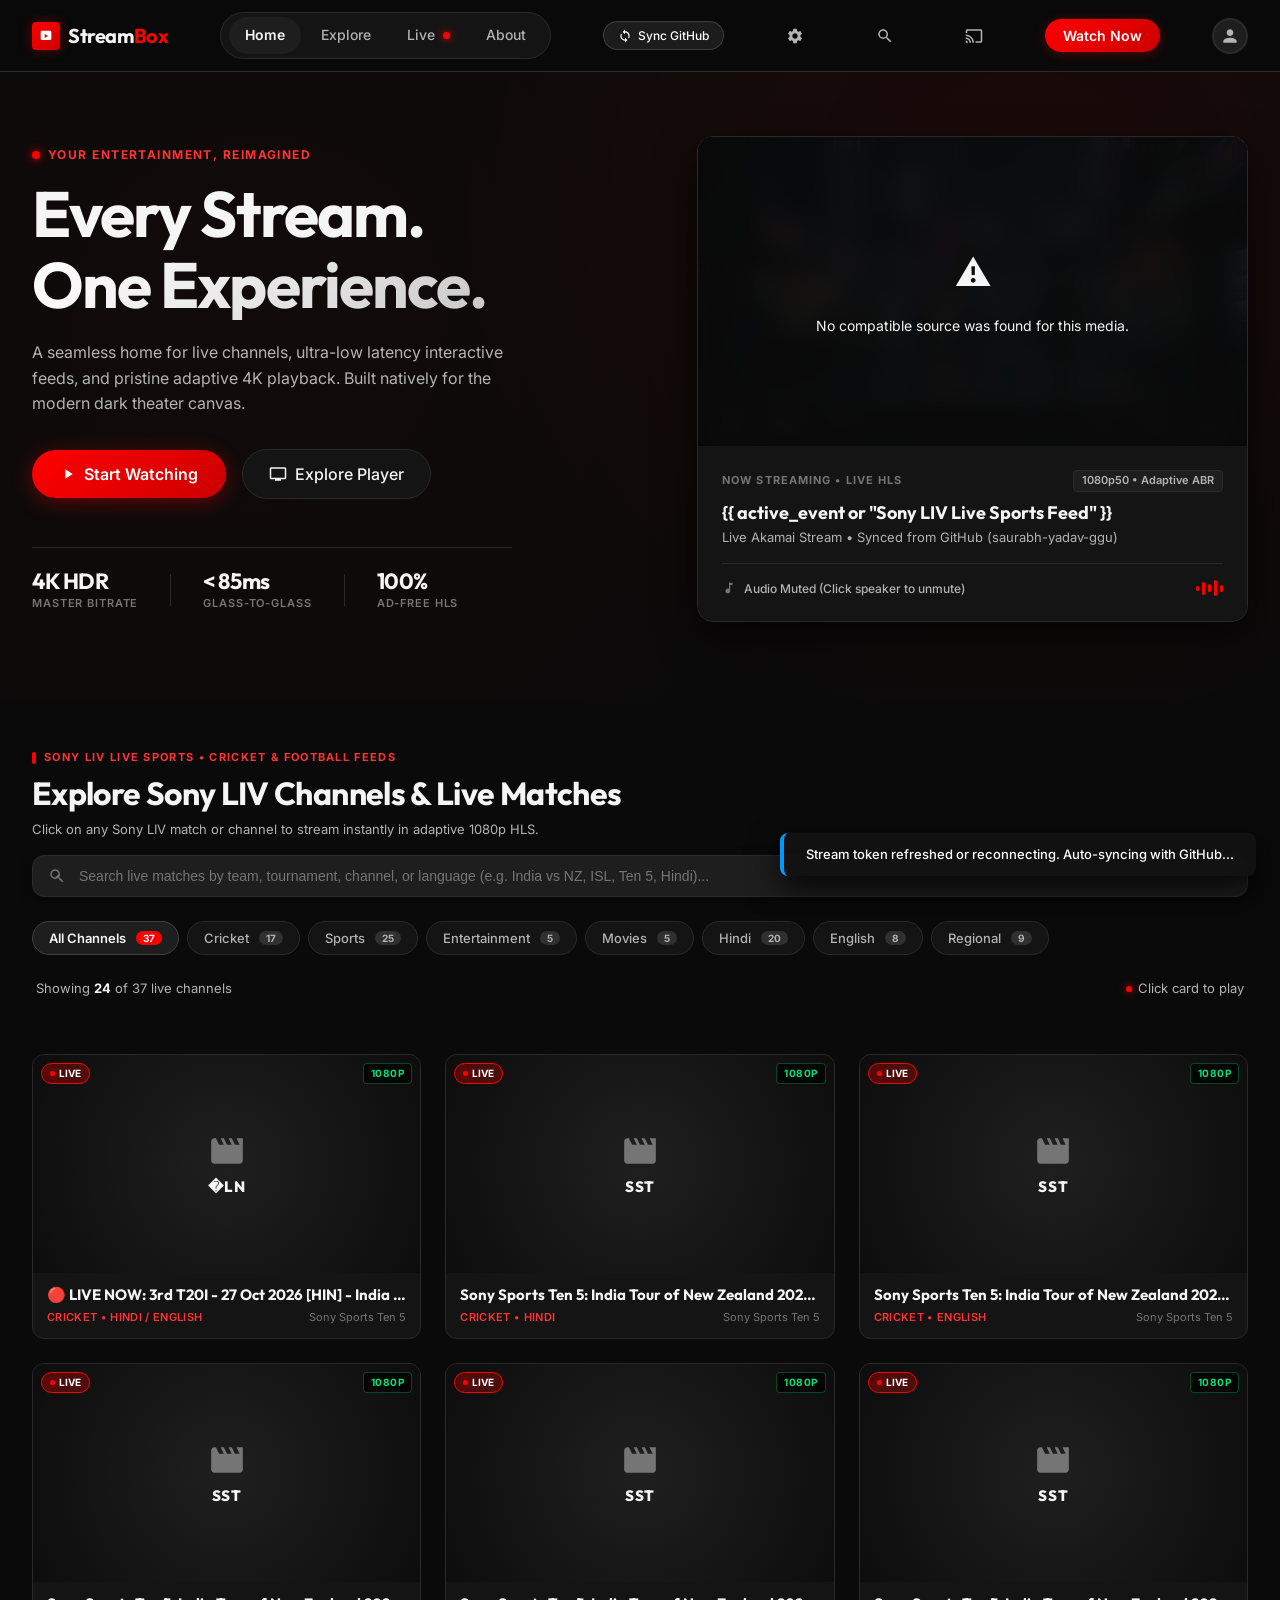
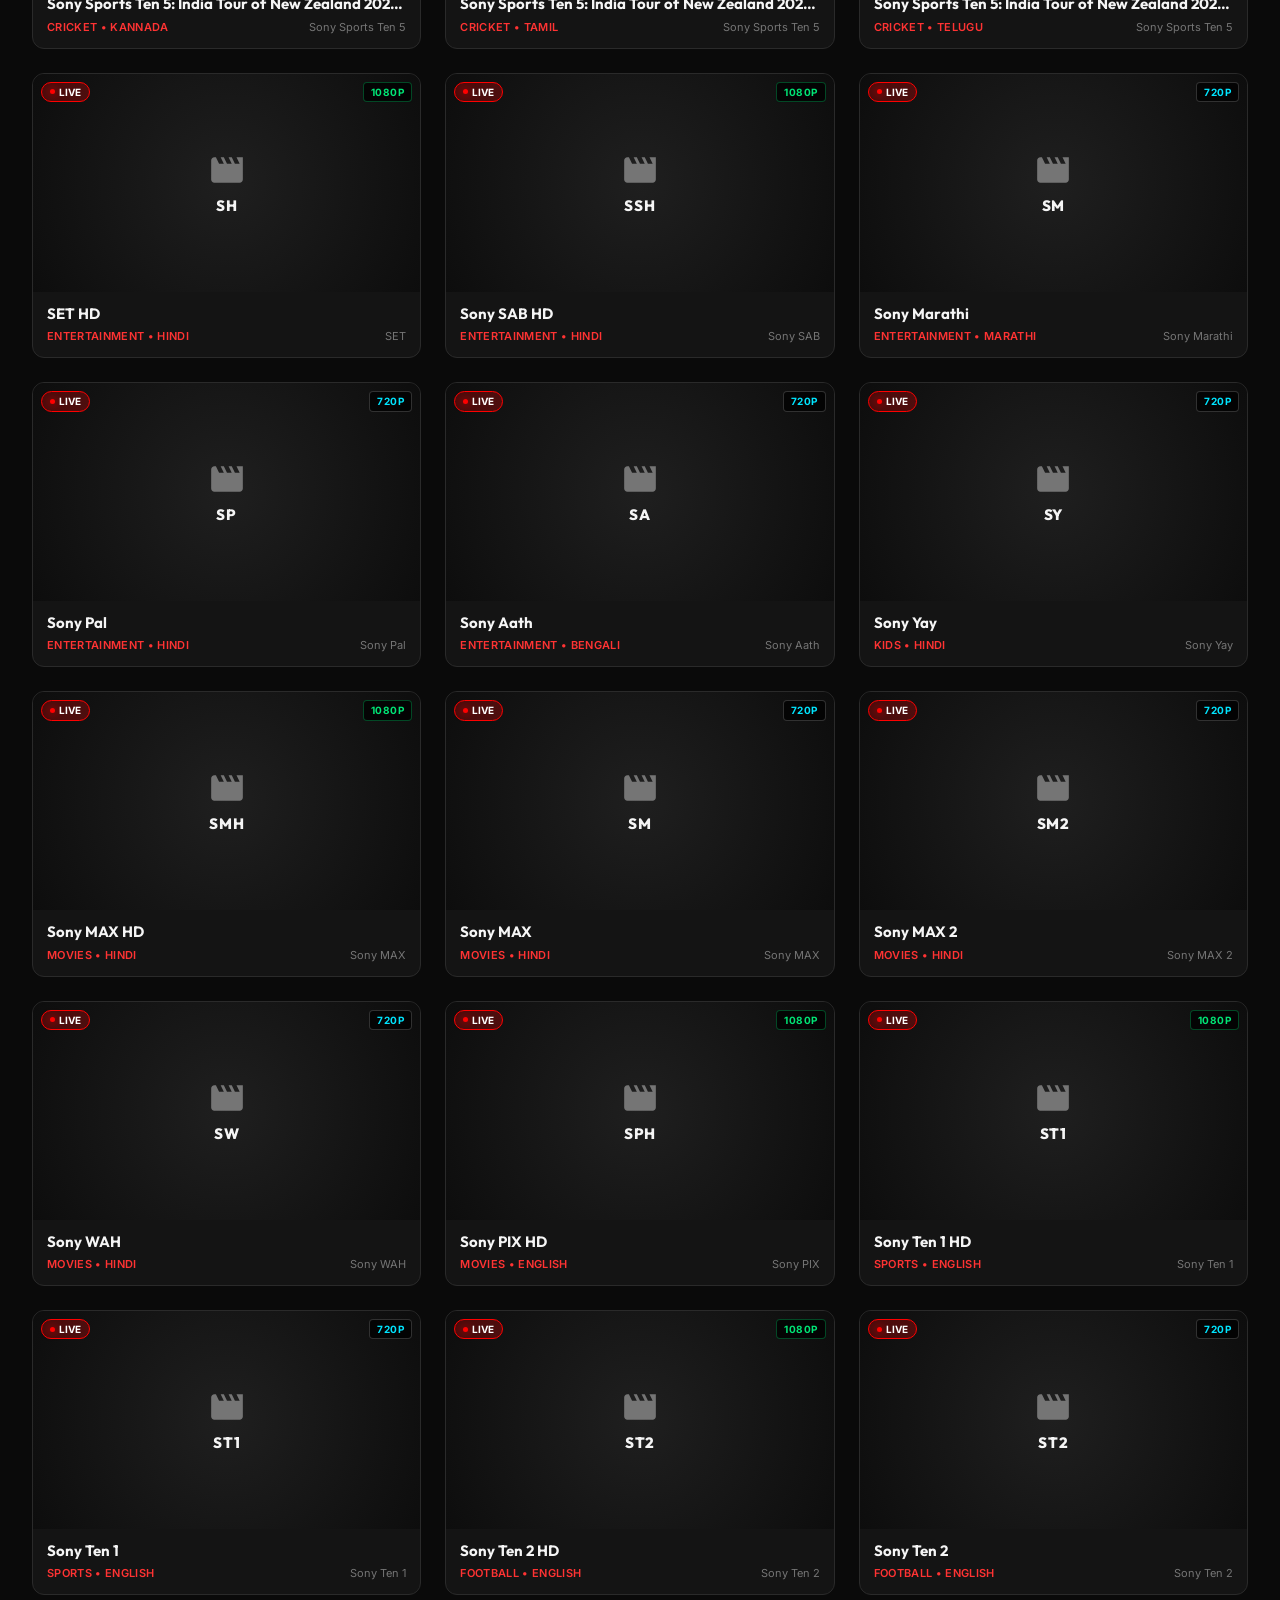
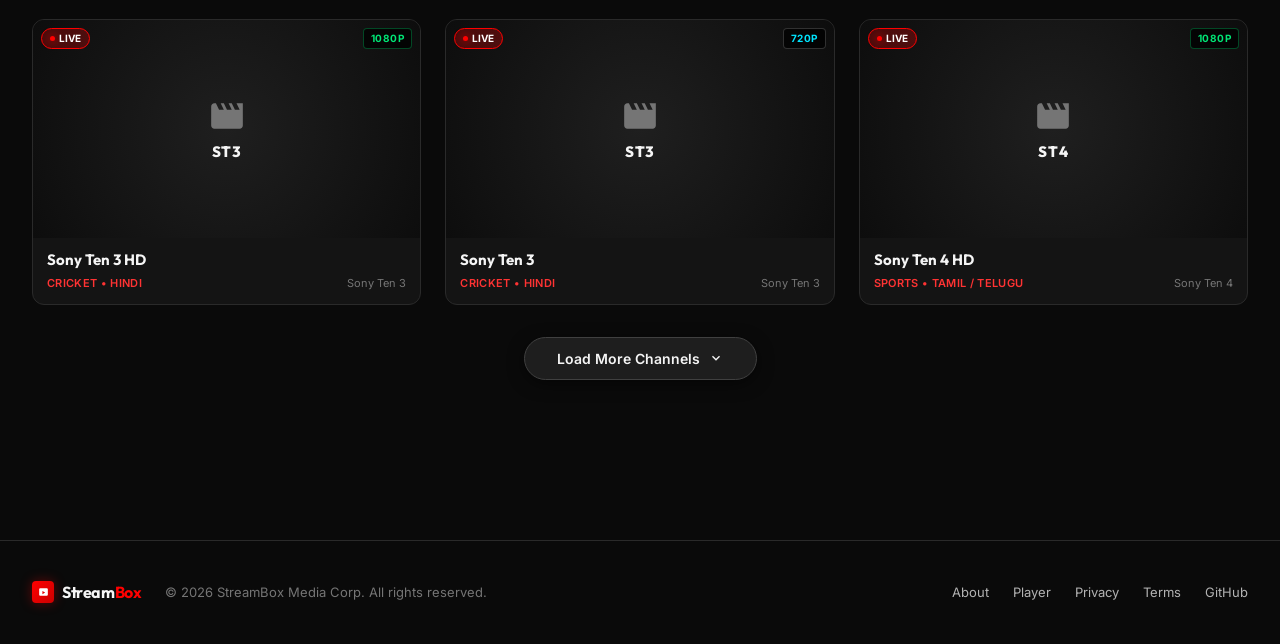
==== commit 0870c1e0: "feat: sync all 24/7 channels and live match feeds from Sonyliv-Playlist-Autoupdate" ====
--- a/templates/index.html
+++ b/templates/index.html
@@ -247,11 +247,13 @@
 
           <!-- Category Filter Tabs -->
           <div class="filter-tabs" role="tablist" style="margin-top: 4px;">
-            <button class="filter-tab active" data-filter="all">All Feeds <span class="tab-badge" id="badgeAll">33</span></button>
+            <button class="filter-tab active" data-filter="all">All Channels <span class="tab-badge" id="badgeAll">36</span></button>
             <button class="filter-tab" data-filter="cricket">Cricket <span class="tab-badge">0</span></button>
-            <button class="filter-tab" data-filter="football">Football / ISL <span class="tab-badge">0</span></button>
-            <button class="filter-tab" data-filter="hindi">Hindi Audio <span class="tab-badge">0</span></button>
-            <button class="filter-tab" data-filter="english">English Audio <span class="tab-badge">0</span></button>
+            <button class="filter-tab" data-filter="sports">Sports <span class="tab-badge">0</span></button>
+            <button class="filter-tab" data-filter="entertainment">Entertainment <span class="tab-badge">0</span></button>
+            <button class="filter-tab" data-filter="movies">Movies <span class="tab-badge">0</span></button>
+            <button class="filter-tab" data-filter="hindi">Hindi <span class="tab-badge">0</span></button>
+            <button class="filter-tab" data-filter="english">English <span class="tab-badge">0</span></button>
             <button class="filter-tab" data-filter="regional">Regional <span class="tab-badge">0</span></button>
           </div>
 
@@ -508,9 +510,10 @@
           <!-- Category Filter Chips -->
           <div class="yt-related-chips" role="tablist">
             <button class="yt-chip active" data-ytfilter="all">All</button>
+            <button class="yt-chip" data-ytfilter="sports">Sports</button>
             <button class="yt-chip" data-ytfilter="cricket">Cricket</button>
-            <button class="yt-chip" data-ytfilter="football">Football</button>
-            <button class="yt-chip" data-ytfilter="hindi">Hindi</button>
+            <button class="yt-chip" data-ytfilter="entertainment">Entertainment</button>
+            <button class="yt-chip" data-ytfilter="movies">Movies</button>
             <button class="yt-chip" data-ytfilter="live">Live Now</button>
           </div>
 
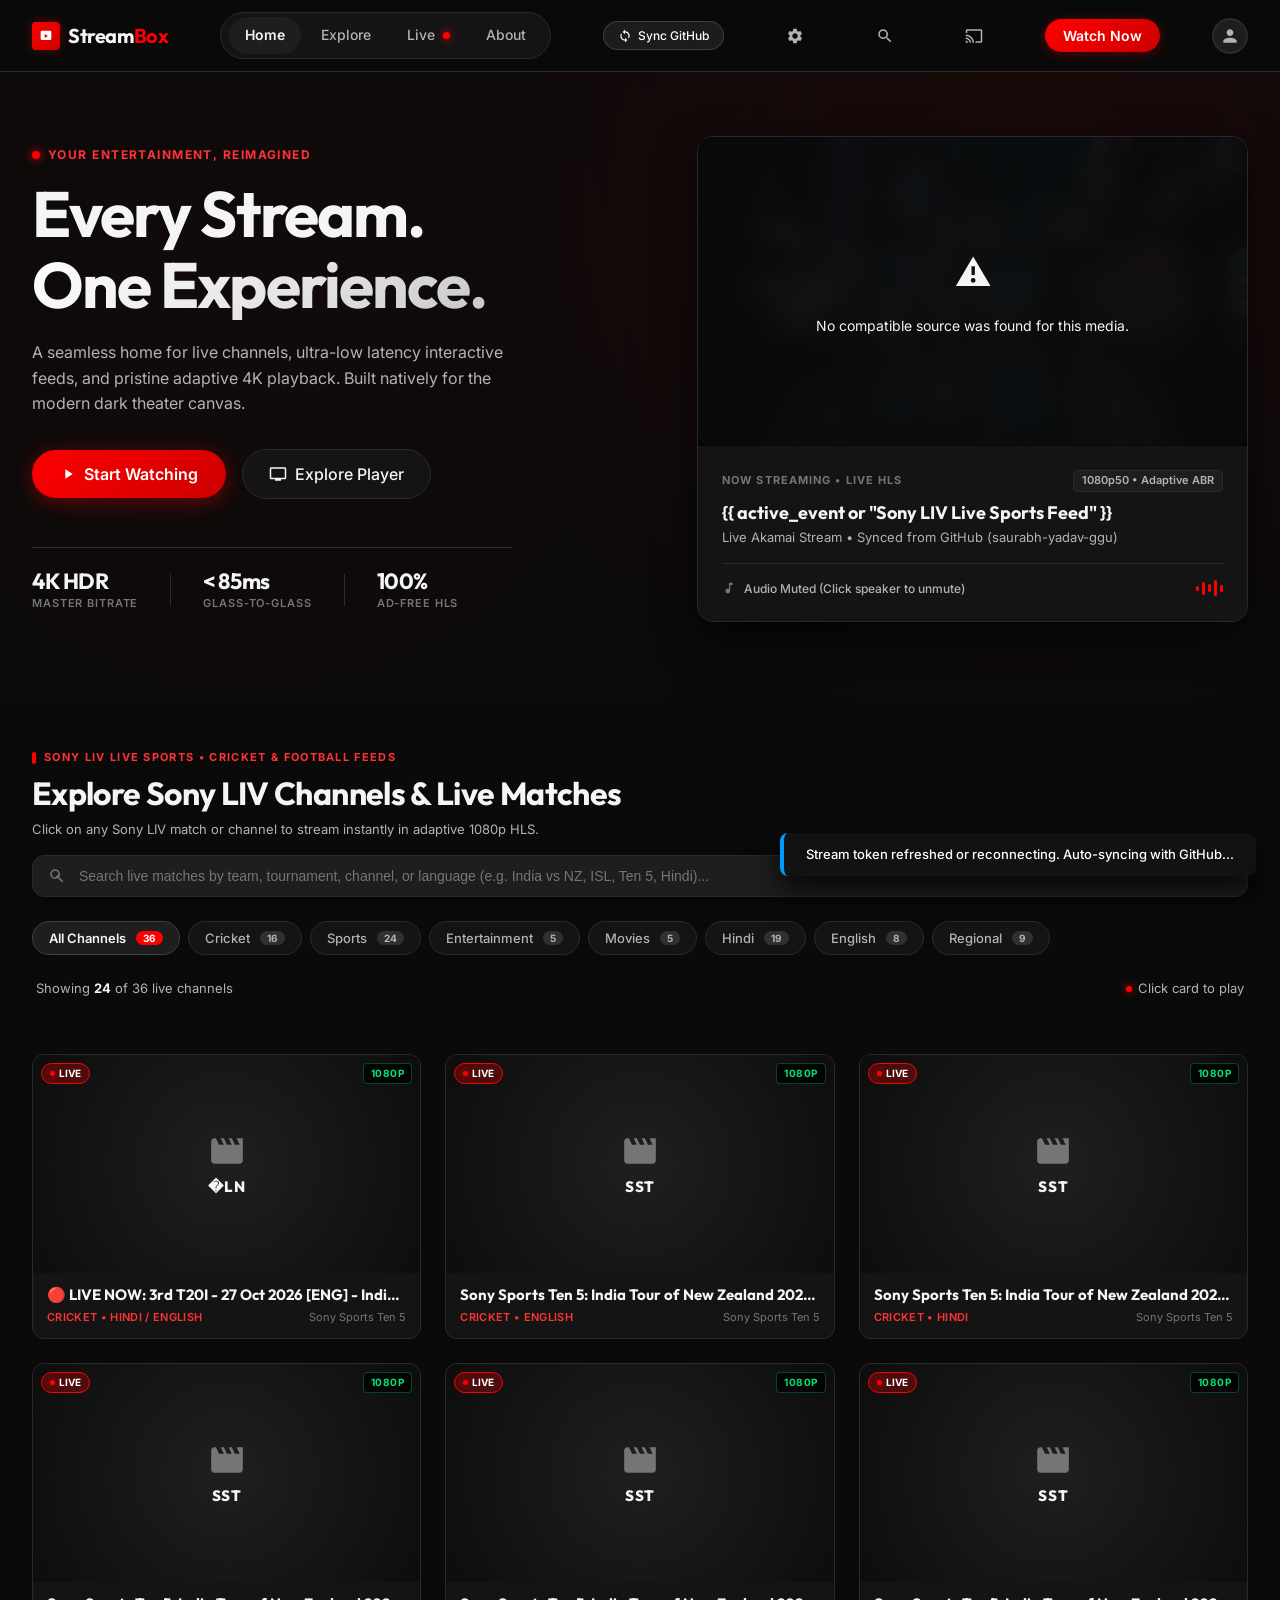
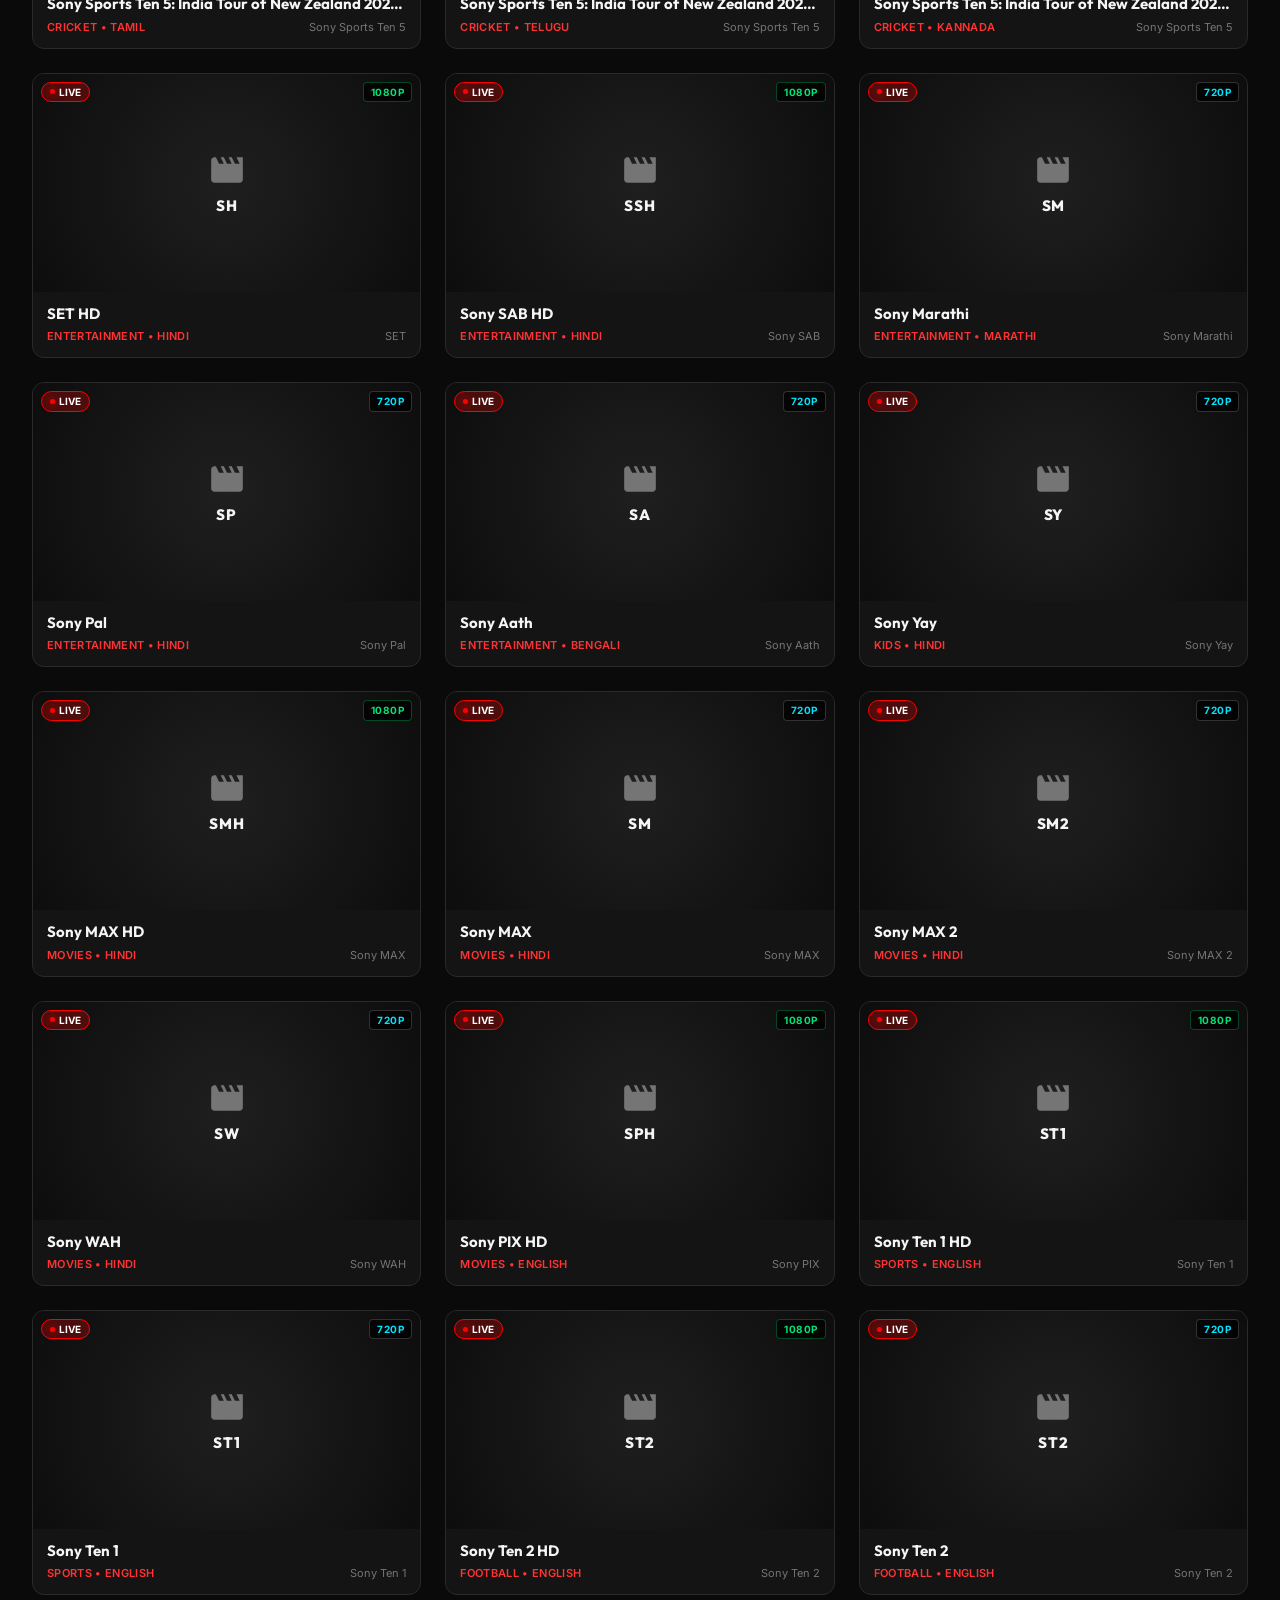
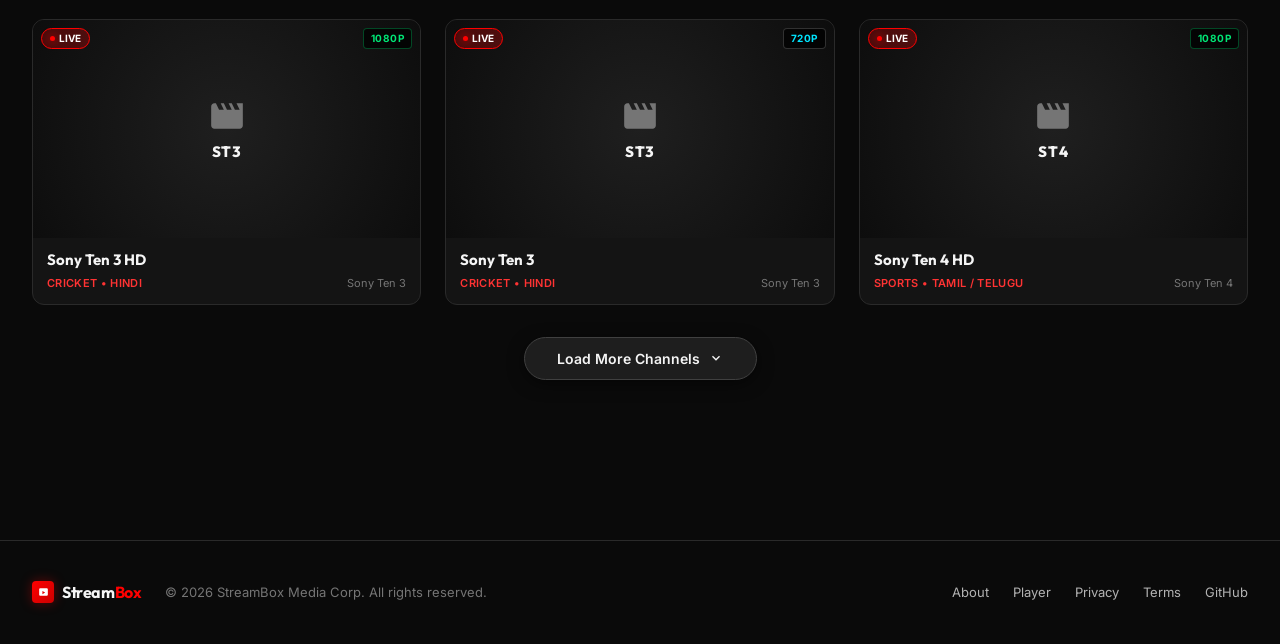
==== commit 607a928e: "fix: bust browser channel cache, bump asset version, and fix CI/CD workflow syntax" ====
--- a/templates/index.html
+++ b/templates/index.html
@@ -12,20 +12,20 @@
   <link href="https://fonts.googleapis.com/css2?family=Inter:wght@300;400;500;600;700&family=Outfit:wght@500;600;700;800&display=swap" rel="stylesheet">
   
   <!-- Video.js 8 Base Stylesheet -->
-  <link rel="stylesheet" href="/static/css/video-js.min.css?v=2.4.0">
+  <link rel="stylesheet" href="/static/css/video-js.min.css?v=2.7.0">
 
   <!-- ImageKit Prebuilt Video Player Theme Stylesheet (Globo Codex Dark) -->
-  <link rel="stylesheet" href="/static/css/imagekit-theme.css?v=2.4.0">
+  <link rel="stylesheet" href="/static/css/imagekit-theme.css?v=2.7.0">
 
   <!-- Codex App Theme Stylesheet -->
-  <link rel="stylesheet" href="/static/css/style.css?v=2.4.0">
+  <link rel="stylesheet" href="/static/css/style.css?v=2.7.0">
 
   <!-- Video.js 8 Core Engine -->
-  <script src="/static/js/video.min.js?v=2.4.0"></script>
+  <script src="/static/js/video.min.js?v=2.7.0"></script>
 
   <!-- Video.js Quality Levels & HTTP Source Selector Plugins (from ImageKit) -->
-  <script src="/static/js/videojs-contrib-quality-levels.min.js?v=2.4.0"></script>
-  <script src="/static/js/videojs-http-source-selector.min.js?v=2.4.0"></script>
+  <script src="/static/js/videojs-contrib-quality-levels.min.js?v=2.7.0"></script>
+  <script src="/static/js/videojs-http-source-selector.min.js?v=2.7.0"></script>
 </head>
 <body>
 
@@ -609,6 +609,6 @@
   </nav>
 
   <!-- Player and Interactivity Controller Script -->
-  <script src="/static/js/main.js?v=2.4.0"></script>
+  <script src="/static/js/main.js?v=2.7.0"></script>
 </body>
 </html>
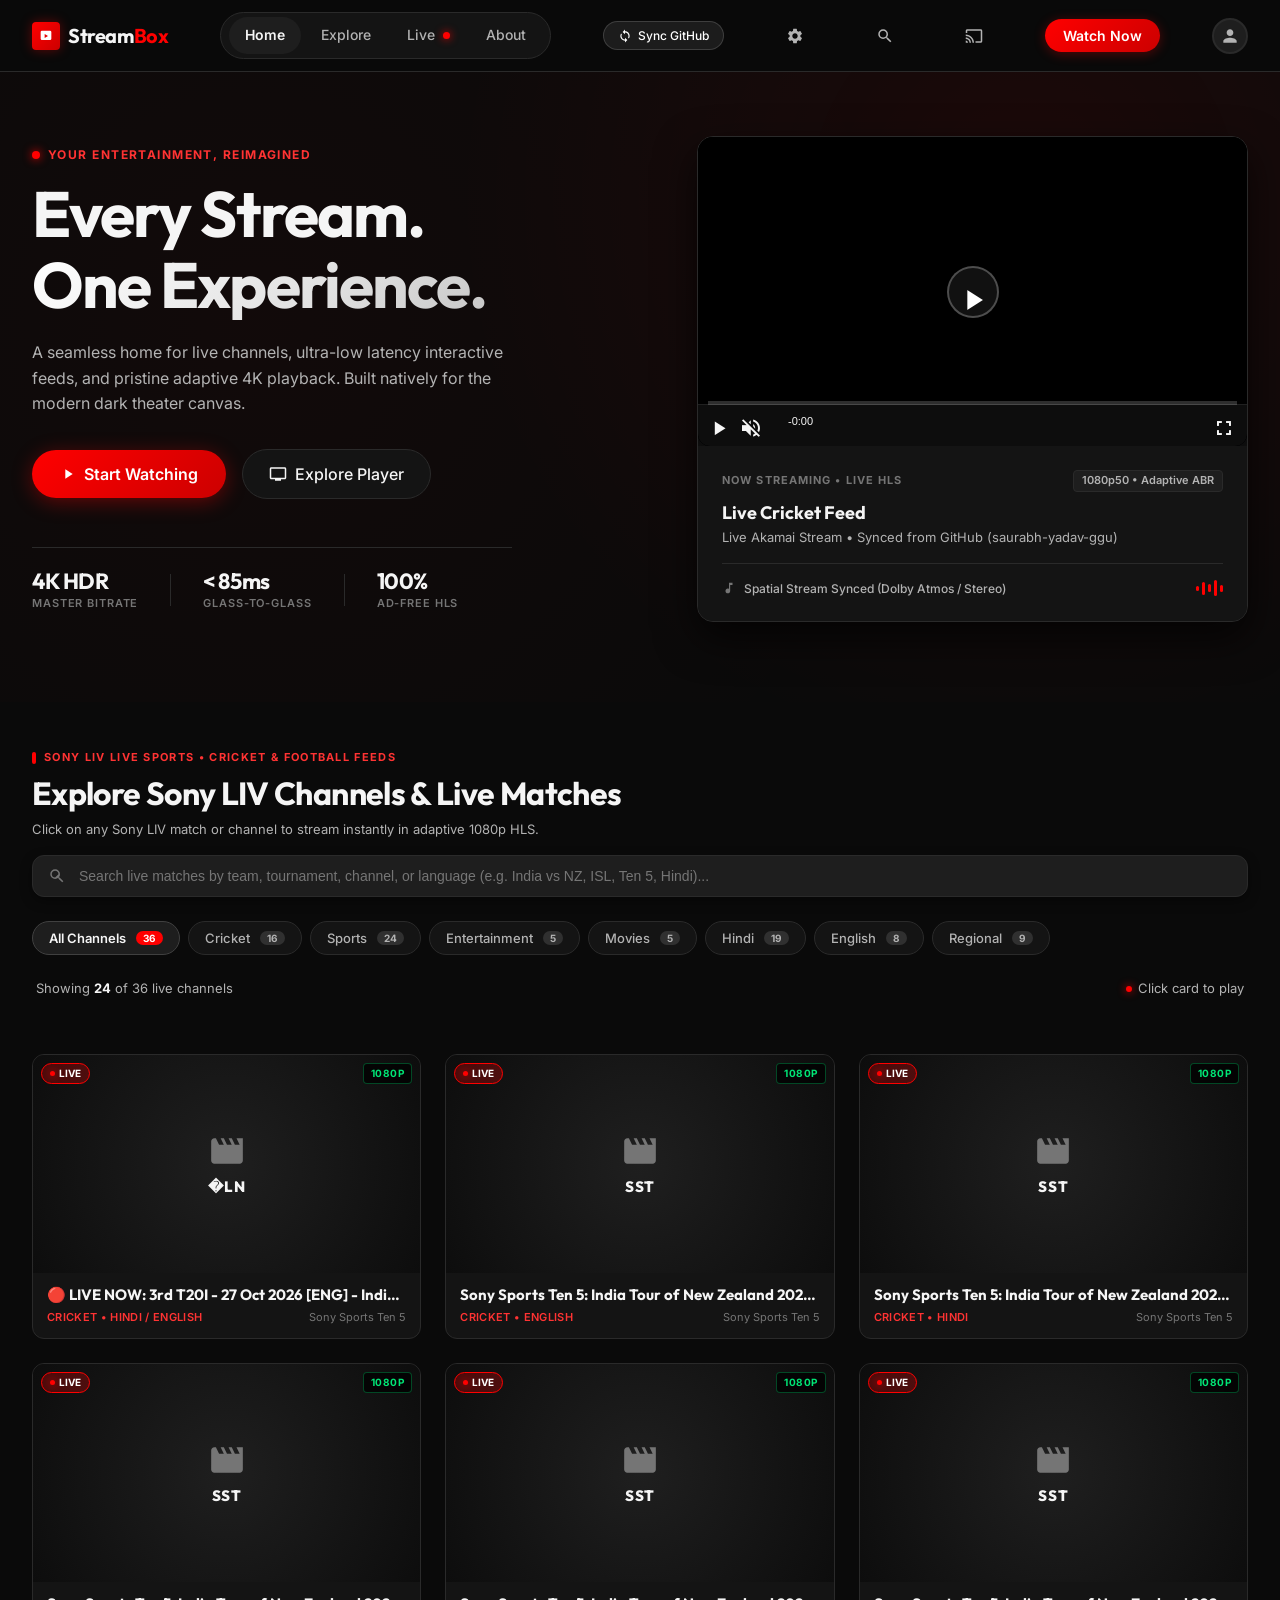
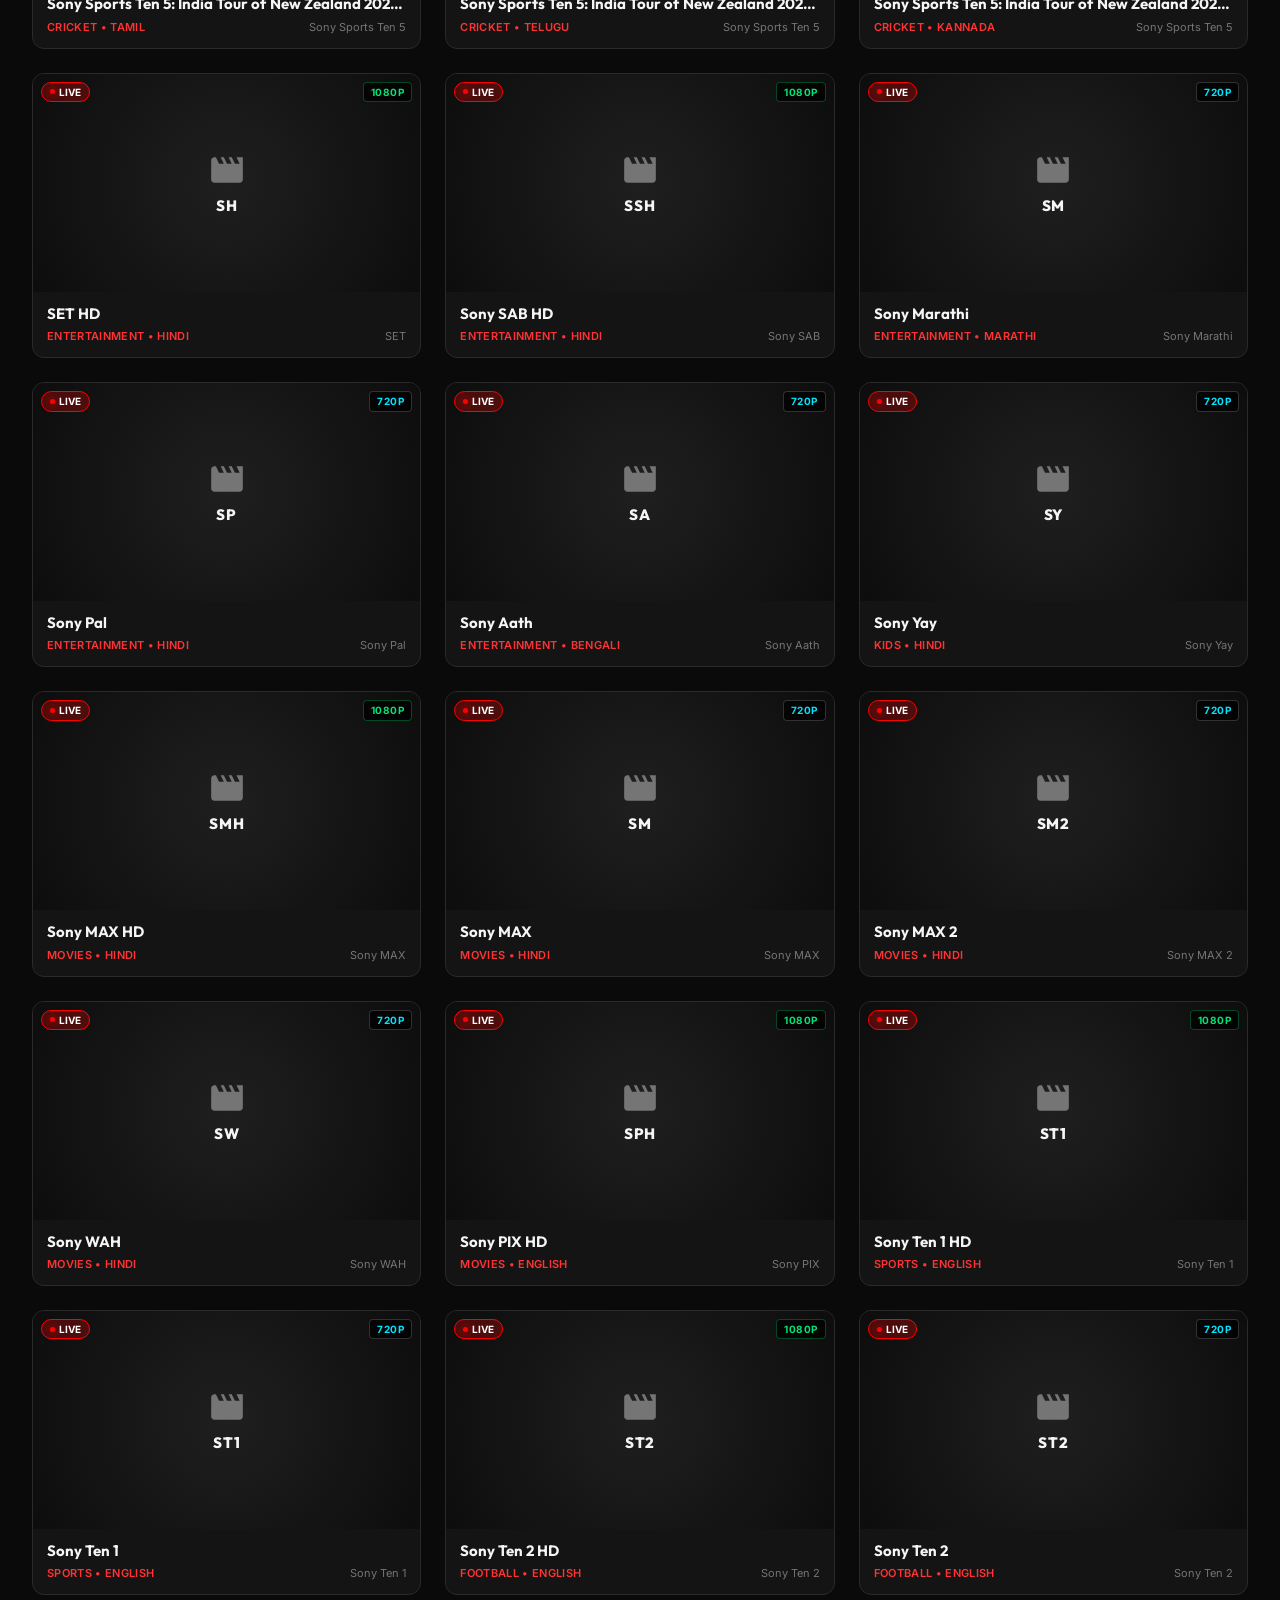
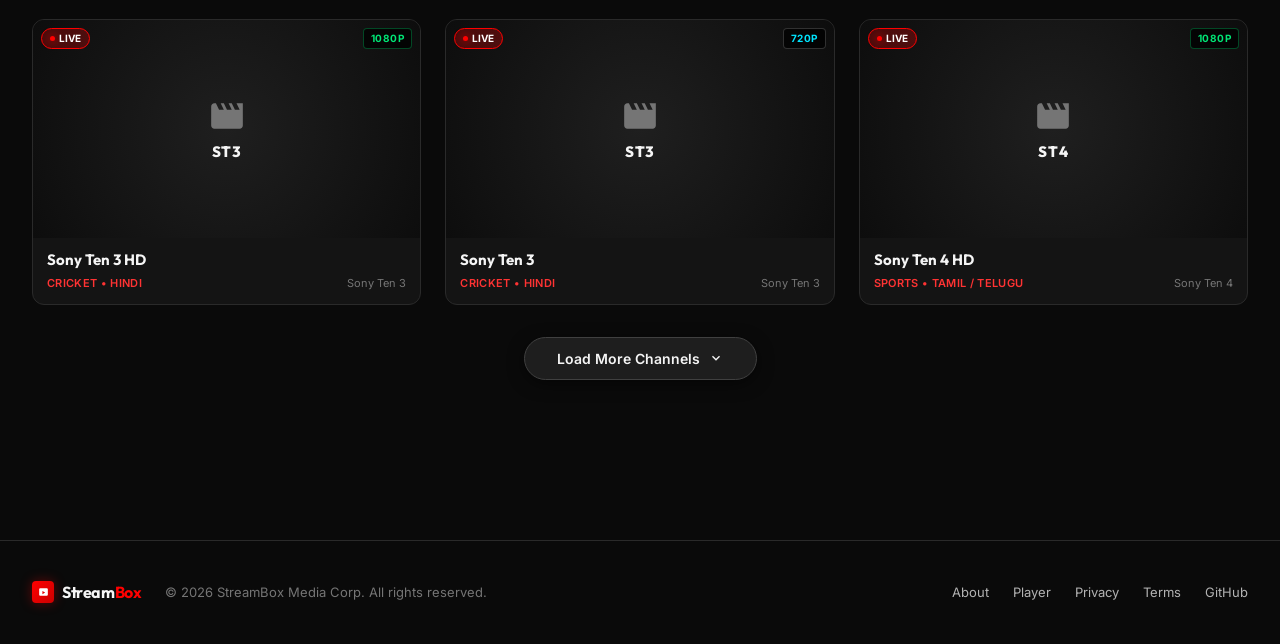
==== commit 525b2ba5: "feat: bypass datacenter EPD blocking via sandboxed direct player architecture" ====
--- a/templates/index.html
+++ b/templates/index.html
@@ -170,16 +170,16 @@
         <div class="hero-player-wrap">
           <div class="player-card">
             
-            <!-- Video Stage with Prebuilt ImageKit Video.js UI -->
-            <div class="player-video-stage" id="heroPlayerContainer" style="aspect-ratio: 16/9; position: relative;">
-              <video
-                id="heroVideoPlayer"
-                class="video-js vjs-default-skin vjs-big-play-centered vjs-fluid"
-                controls
-                preload="auto"
-                playsinline
-                poster="/static/images/cyberpunk_street.jpg">
-              </video>
+            <!-- Video Stage with Prebuilt ImageKit Video.js UI (Sandboxed for Origin: null bypass) -->
+            <div class="player-video-stage" id="heroPlayerContainer" style="aspect-ratio: 16/9; position: relative; width: 100%; border-radius: 12px; overflow: hidden; background: #000;">
+              <iframe
+                id="heroPlayerFrame"
+                class="streambox-frame-player"
+                sandbox="allow-scripts allow-fullscreen allow-autoplay"
+                allow="autoplay; fullscreen"
+                src="/static/player.html?autoplay=1&muted=1"
+                style="width: 100%; height: 100%; border: none; position: absolute; top: 0; left: 0;">
+              </iframe>
             </div>
 
             <!-- Player Meta Panel -->
@@ -383,14 +383,15 @@
           <!-- Cinema Stage with Ambient Glow Effect -->
           <div class="yt-player-stage" id="ytPlayerStage">
             <div class="yt-ambient-glow" id="ytAmbientGlow"></div>
-            <div class="yt-video-wrapper">
-              <video
-                id="modalVideoPlayer"
-                class="video-js vjs-default-skin vjs-big-play-centered vjs-fluid"
-                controls
-                preload="auto"
-                playsinline>
-              </video>
+            <div class="yt-video-wrapper" style="aspect-ratio: 16/9; position: relative; width: 100%; border-radius: 12px; overflow: hidden; background: #000;">
+              <iframe
+                id="modalPlayerFrame"
+                class="streambox-frame-player"
+                sandbox="allow-scripts allow-fullscreen allow-autoplay"
+                allow="autoplay; fullscreen"
+                src="/static/player.html?autoplay=1"
+                style="width: 100%; height: 100%; border: none; position: absolute; top: 0; left: 0;">
+              </iframe>
             </div>
           </div>
 
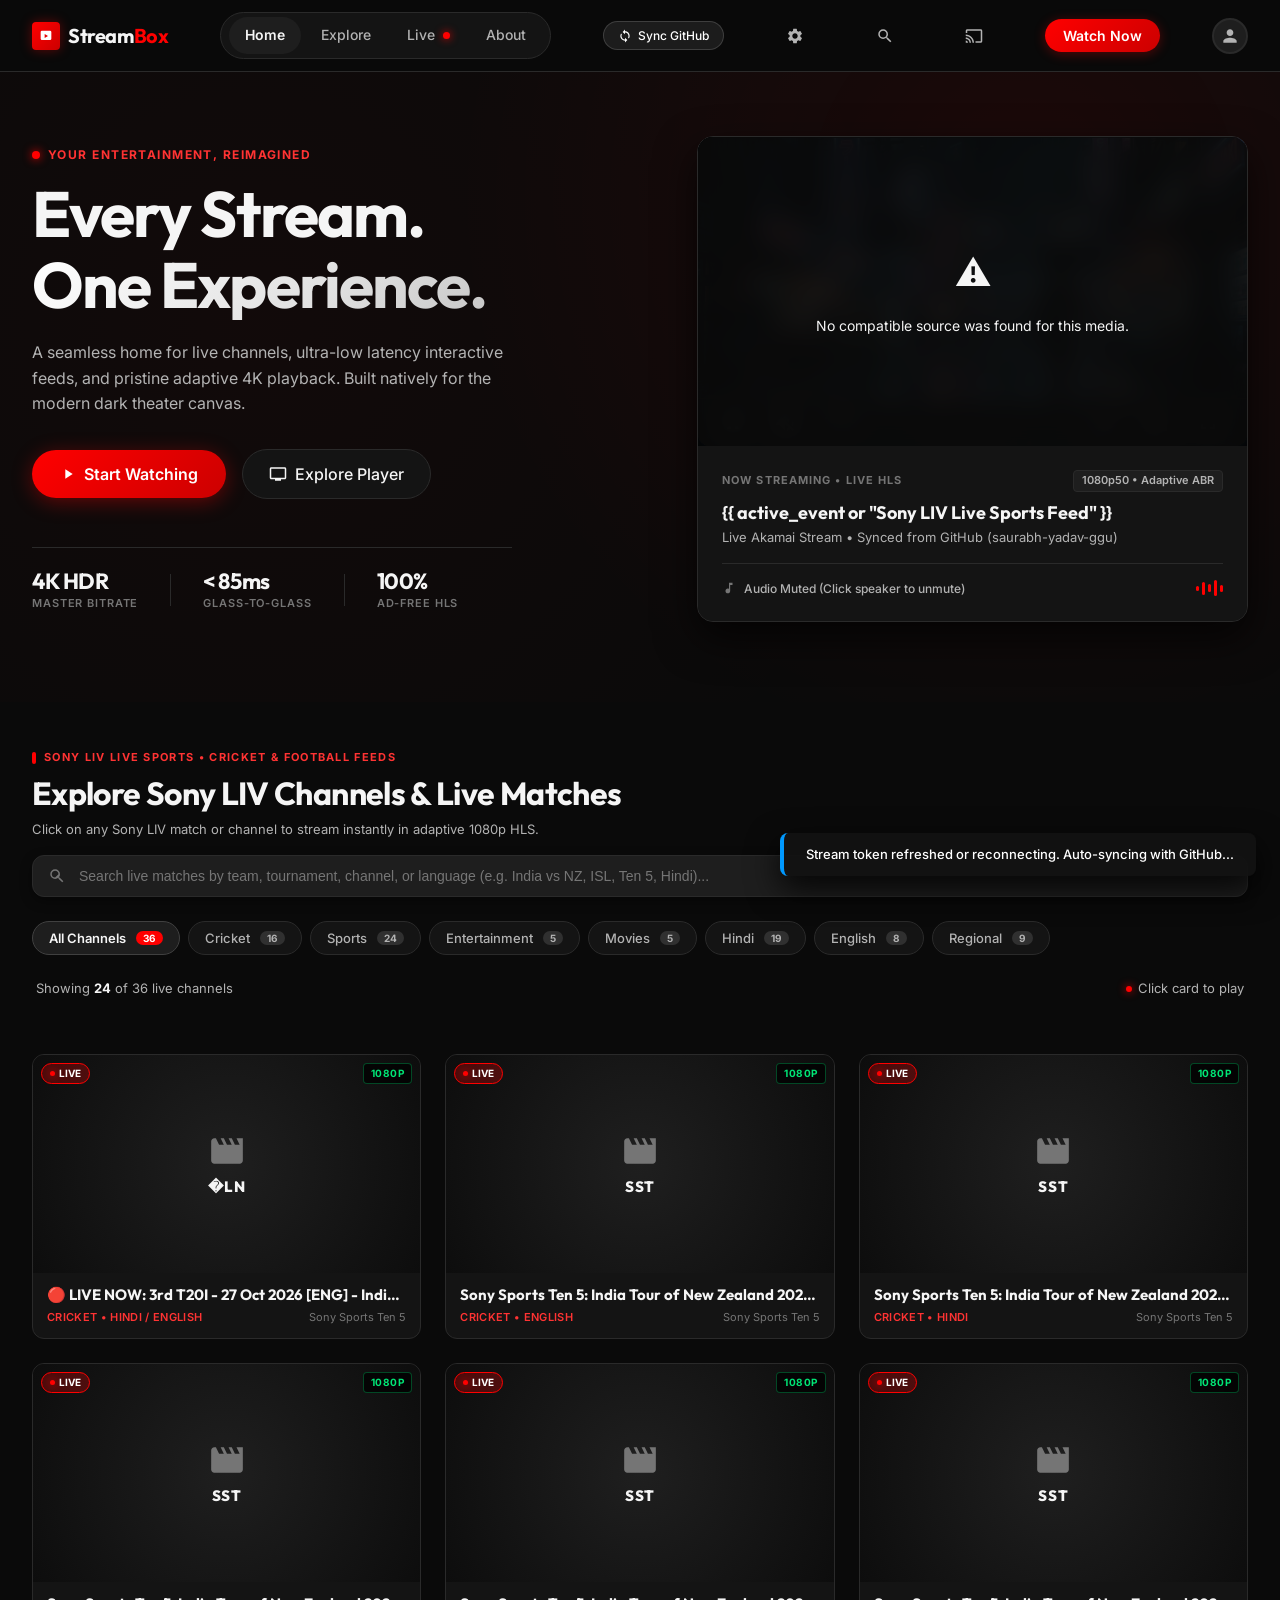
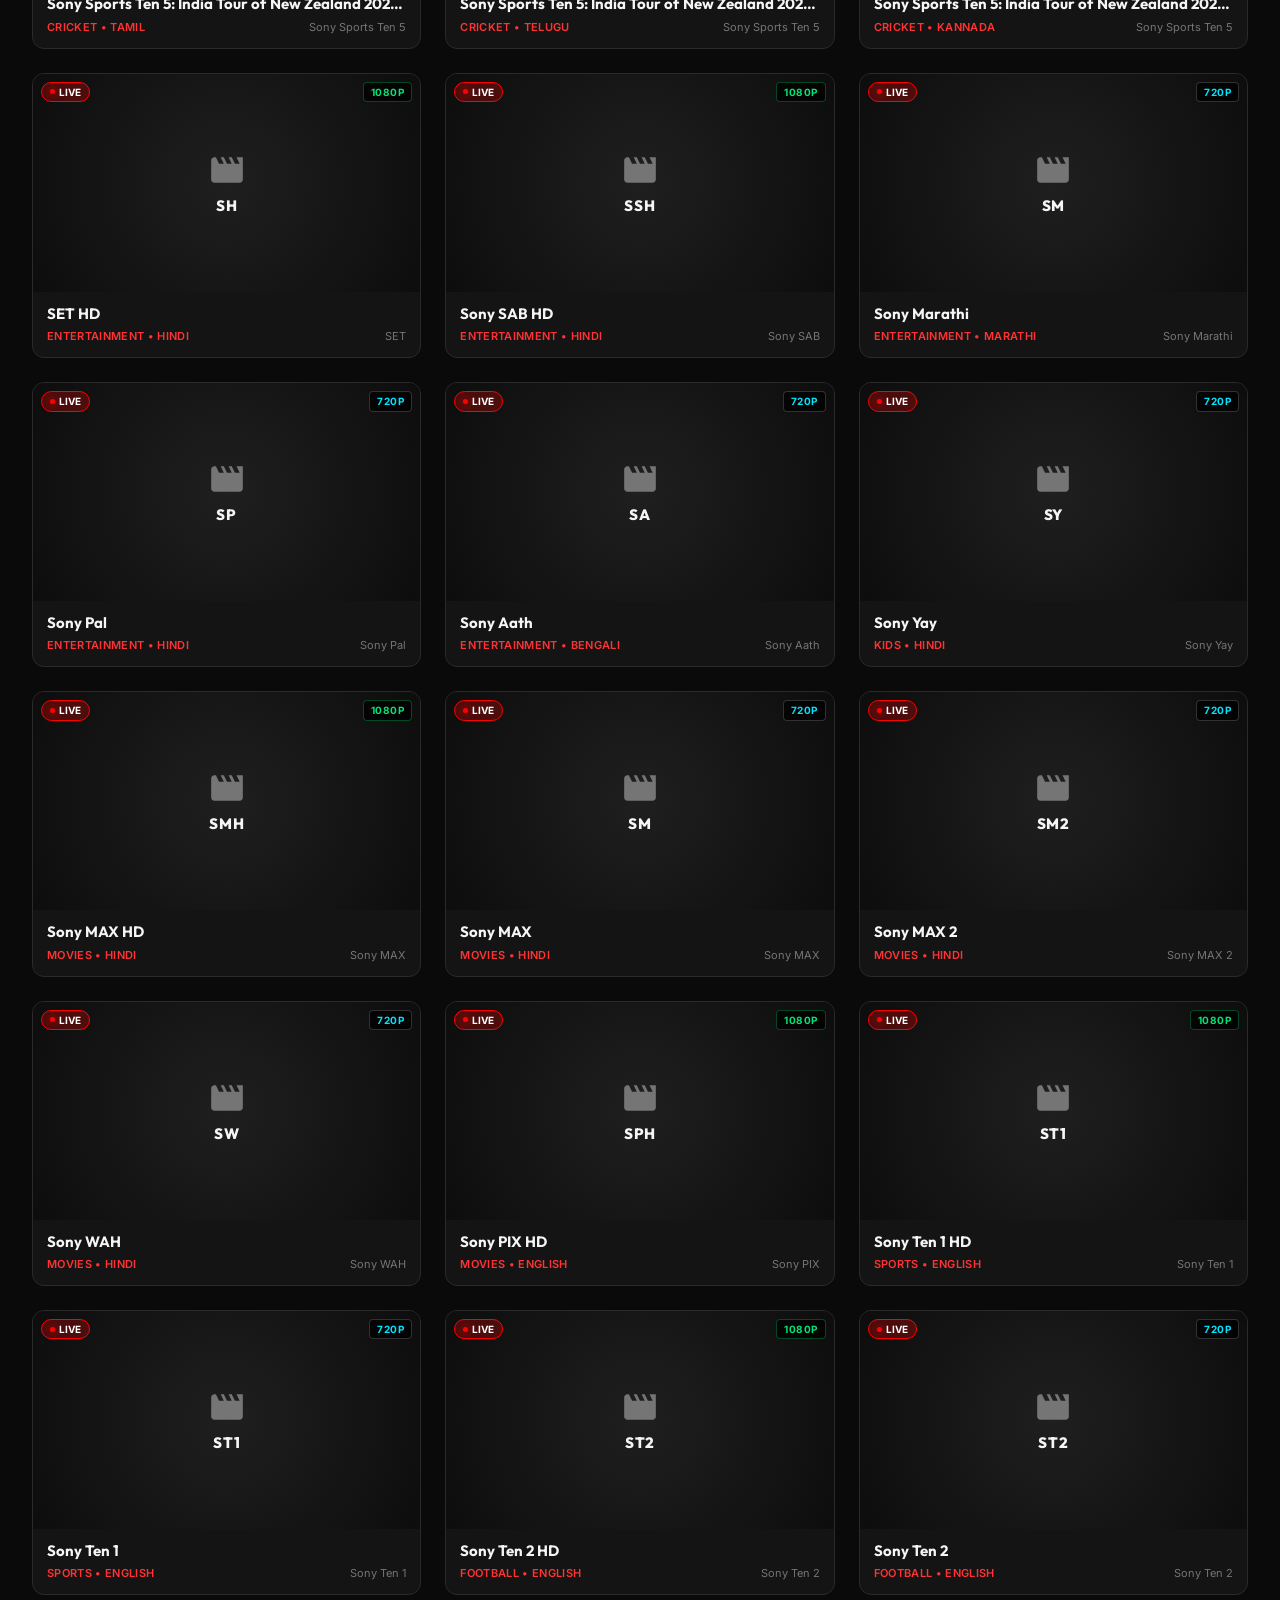
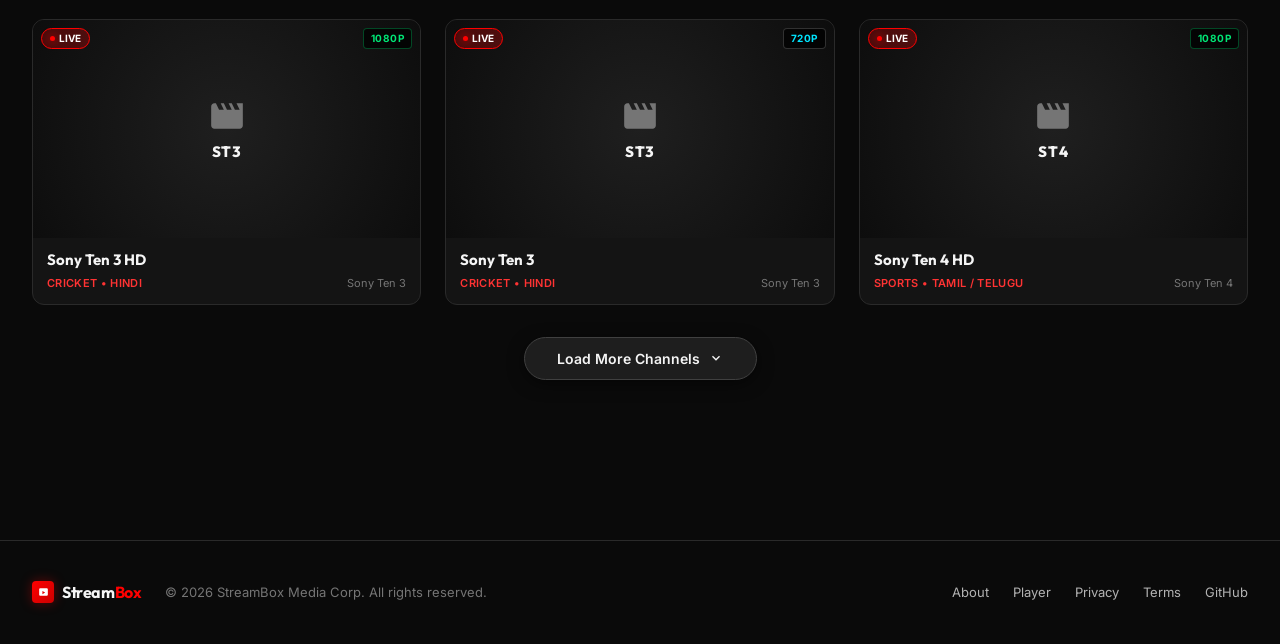
==== commit 21f310ed: "Revert "feat: bypass datacenter EPD blocking via sandboxed direct player architecture" This reverts " ====
--- a/templates/index.html
+++ b/templates/index.html
@@ -170,16 +170,16 @@
         <div class="hero-player-wrap">
           <div class="player-card">
             
-            <!-- Video Stage with Prebuilt ImageKit Video.js UI (Sandboxed for Origin: null bypass) -->
-            <div class="player-video-stage" id="heroPlayerContainer" style="aspect-ratio: 16/9; position: relative; width: 100%; border-radius: 12px; overflow: hidden; background: #000;">
-              <iframe
-                id="heroPlayerFrame"
-                class="streambox-frame-player"
-                sandbox="allow-scripts allow-fullscreen allow-autoplay"
-                allow="autoplay; fullscreen"
-                src="/static/player.html?autoplay=1&muted=1"
-                style="width: 100%; height: 100%; border: none; position: absolute; top: 0; left: 0;">
-              </iframe>
+            <!-- Video Stage with Prebuilt ImageKit Video.js UI -->
+            <div class="player-video-stage" id="heroPlayerContainer" style="aspect-ratio: 16/9; position: relative;">
+              <video
+                id="heroVideoPlayer"
+                class="video-js vjs-default-skin vjs-big-play-centered vjs-fluid"
+                controls
+                preload="auto"
+                playsinline
+                poster="/static/images/cyberpunk_street.jpg">
+              </video>
             </div>
 
             <!-- Player Meta Panel -->
@@ -383,15 +383,14 @@
           <!-- Cinema Stage with Ambient Glow Effect -->
           <div class="yt-player-stage" id="ytPlayerStage">
             <div class="yt-ambient-glow" id="ytAmbientGlow"></div>
-            <div class="yt-video-wrapper" style="aspect-ratio: 16/9; position: relative; width: 100%; border-radius: 12px; overflow: hidden; background: #000;">
-              <iframe
-                id="modalPlayerFrame"
-                class="streambox-frame-player"
-                sandbox="allow-scripts allow-fullscreen allow-autoplay"
-                allow="autoplay; fullscreen"
-                src="/static/player.html?autoplay=1"
-                style="width: 100%; height: 100%; border: none; position: absolute; top: 0; left: 0;">
-              </iframe>
+            <div class="yt-video-wrapper">
+              <video
+                id="modalVideoPlayer"
+                class="video-js vjs-default-skin vjs-big-play-centered vjs-fluid"
+                controls
+                preload="auto"
+                playsinline>
+              </video>
             </div>
           </div>
 
